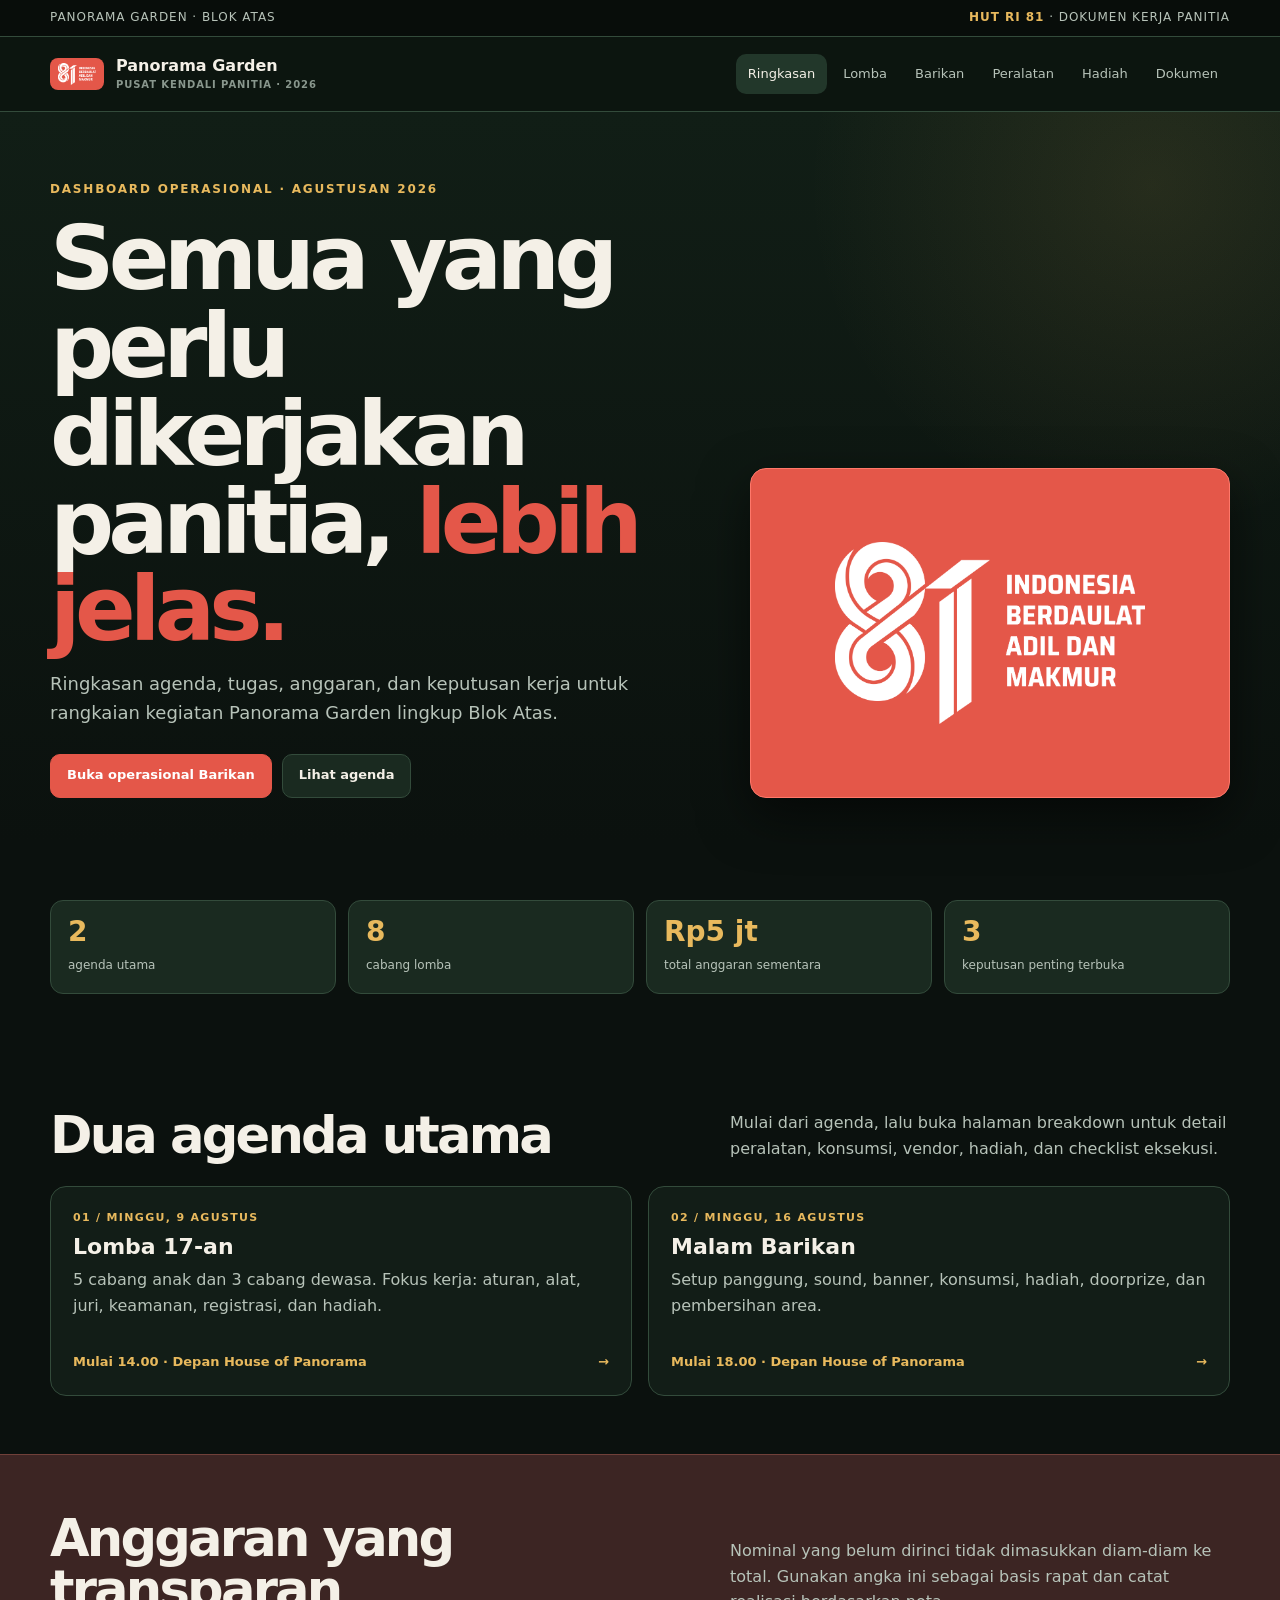
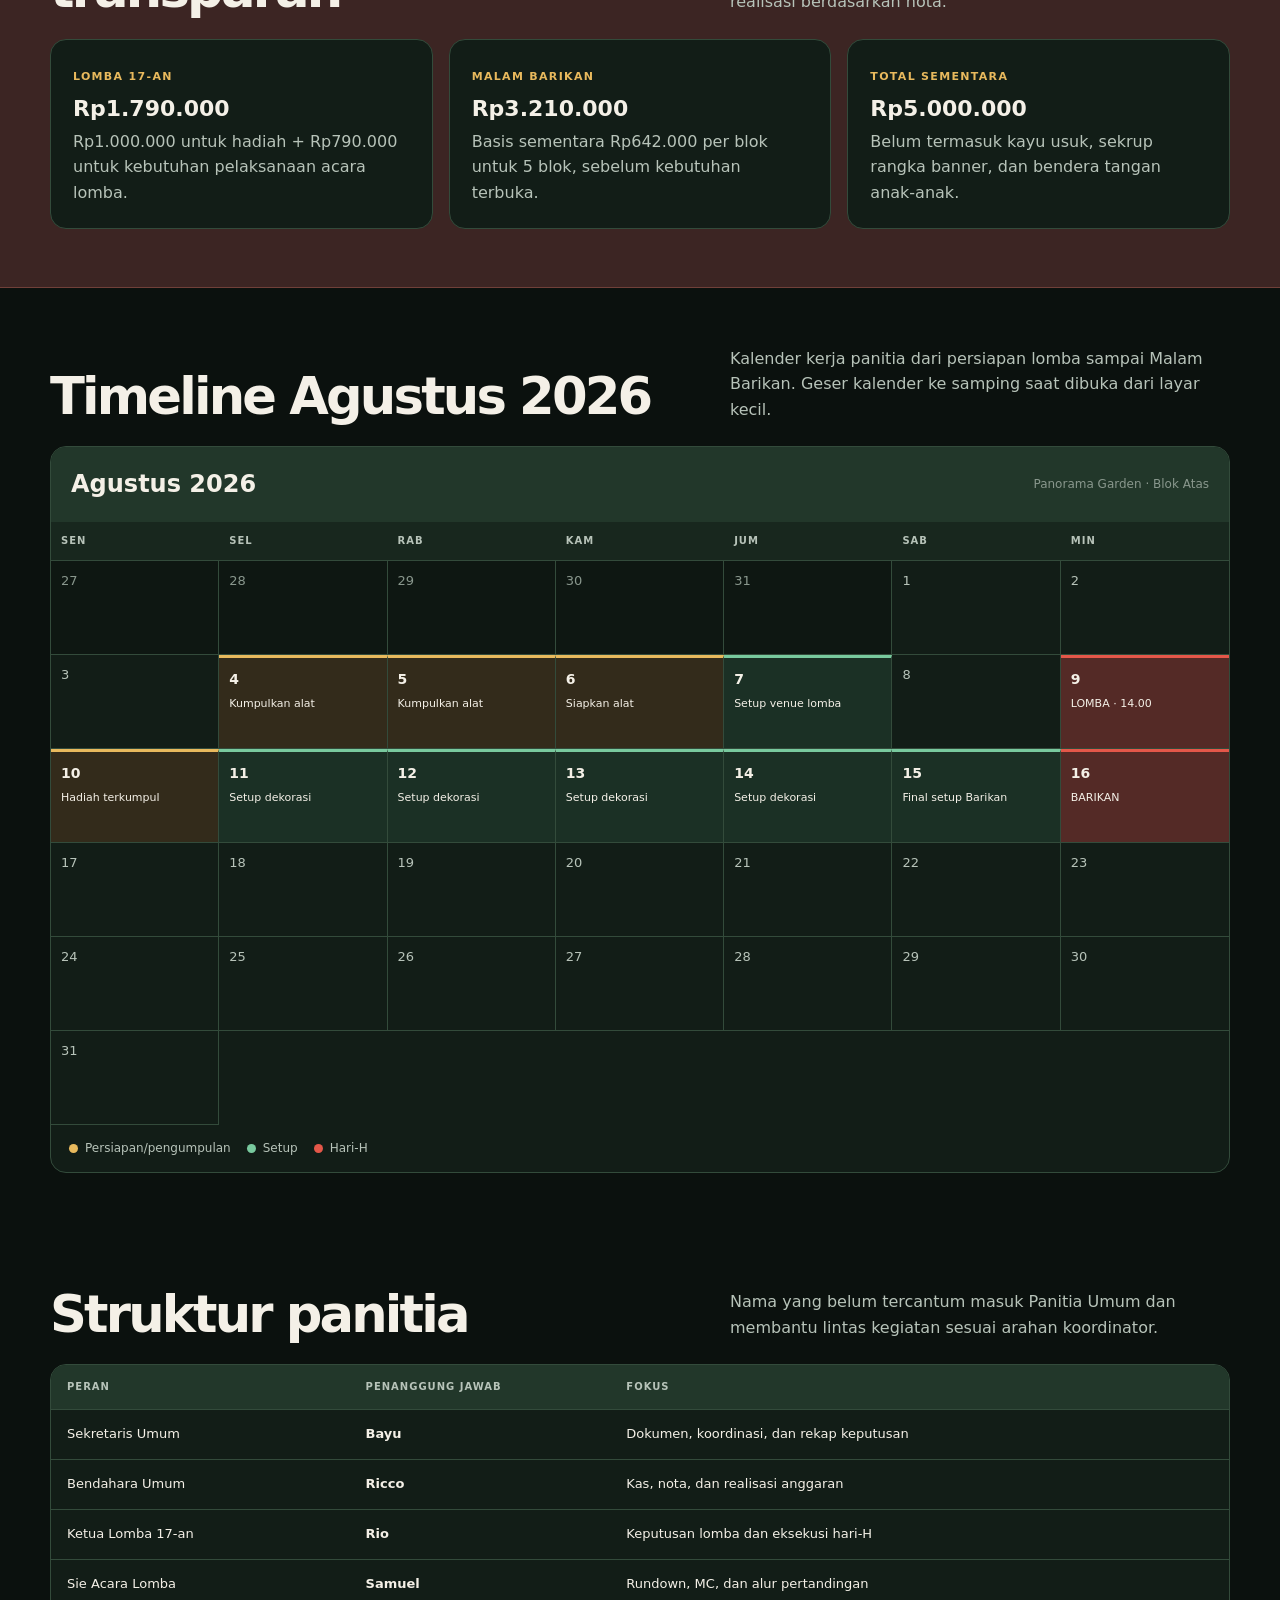
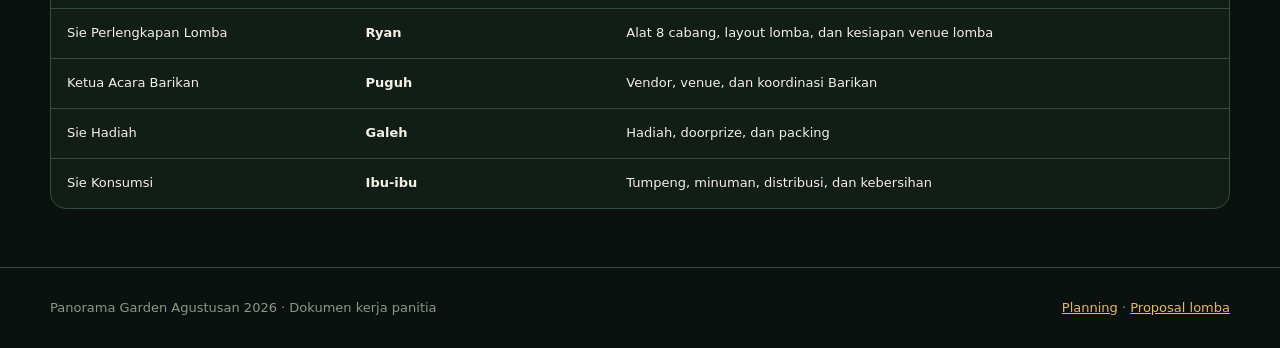
==== index.html @ 26423975 "docs: add pages URL and normalize navigation" ====
<!doctype html><html lang="id"><head><meta charset="utf-8"><meta name="viewport" content="width=device-width,initial-scale=1"><meta name="description" content="Pusat kendali panitia Agustusan Panorama Garden 2026."><title>Dashboard Panitia · Panorama Garden Agustusan</title><link rel="stylesheet" href="assets/app.css"></head><body><div class="topbar"><div class="shell"><span>Panorama Garden · Blok Atas</span><span><strong>HUT RI 81</strong> · Dokumen kerja panitia</span></div></div><header><nav class="shell"><a class="brand" href="index.html"><img src="assets/hut-ri-81-cropped.png" alt="Logo HUT Kemerdekaan Republik Indonesia"><span>Panorama Garden<small>Pusat kendali panitia · 2026</small></span></a><button class="menu-toggle" aria-expanded="false" aria-controls="main-nav">Menu</button><div class="navlinks" id="main-nav"><a class="active" href="index.html">Ringkasan</a><a href="lomba.html">Lomba</a><a href="barikan.html">Barikan</a><a href="peralatan-lomba.html">Peralatan</a><a href="hadiah-lomba.html">Hadiah</a><a href="docs/01-planning-acara-agustusan.md">Dokumen</a></div></nav></header><main><section class="hero"><div class="shell hero-grid"><div><div class="eyebrow">Dashboard operasional · Agustusan 2026</div><h1>Semua yang perlu dikerjakan panitia, <em>lebih jelas.</em></h1><p class="lede">Ringkasan agenda, tugas, anggaran, dan keputusan kerja untuk rangkaian kegiatan Panorama Garden lingkup Blok Atas.</p><div class="actions"><a class="btn primary" href="barikan.html">Buka operasional Barikan</a><a class="btn secondary" href="#agenda">Lihat agenda</a></div></div><aside class="next-card hero-logo-card" aria-label="Logo HUT RI 81"><img class="hero-logo" src="assets/hut-ri-81-cropped.png" alt="Logo HUT RI 81"></aside></div></section><section><div class="shell"><div class="summary"><div class="metric"><strong>2</strong><span>agenda utama</span></div><div class="metric"><strong>8</strong><span>cabang lomba</span></div><div class="metric"><strong>Rp5 jt</strong><span>total anggaran sementara</span></div><div class="metric"><strong>3</strong><span>keputusan penting terbuka</span></div></div></div></section><section id="agenda"><div class="shell"><div class="section-head"><h2>Dua agenda utama</h2><p>Mulai dari agenda, lalu buka halaman breakdown untuk detail peralatan, konsumsi, vendor, hadiah, dan checklist eksekusi.</p></div><div class="grid2"><a class="card card-link" href="lomba.html"><span class="num">01 / MINGGU, 9 AGUSTUS</span><h3>Lomba 17-an</h3><p>5 cabang anak dan 3 cabang dewasa. Fokus kerja: aturan, alat, juri, keamanan, registrasi, dan hadiah.</p><div class="foot"><span>Mulai 14.00 · Depan House of Panorama</span><span>→</span></div></a><a class="card card-link" href="barikan.html"><span class="num">02 / MINGGU, 16 AGUSTUS</span><h3>Malam Barikan</h3><p>Setup panggung, sound, banner, konsumsi, hadiah, doorprize, dan pembersihan area.</p><div class="foot"><span>Mulai 18.00 · Depan House of Panorama</span><span>→</span></div></a></div></div></section><section class="band" id="anggaran"><div class="shell"><div class="section-head"><h2>Anggaran yang transparan</h2><p>Nominal yang belum dirinci tidak dimasukkan diam-diam ke total. Gunakan angka ini sebagai basis rapat dan catat realisasi berdasarkan nota.</p></div><div class="grid3"><div class="card"><span class="num">LOMBA 17-AN</span><h3>Rp1.790.000</h3><p>Rp1.000.000 untuk hadiah + Rp790.000 untuk kebutuhan pelaksanaan acara lomba.</p></div><div class="card"><span class="num">MALAM BARIKAN</span><h3>Rp3.210.000</h3><p>Basis sementara Rp642.000 per blok untuk 5 blok, sebelum kebutuhan terbuka.</p></div><div class="card"><span class="num">TOTAL SEMENTARA</span><h3>Rp5.000.000</h3><p>Belum termasuk kayu usuk, sekrup rangka banner, dan bendera tangan anak-anak.</p></div></div></div></section><section id="timeline"><div class="shell"><div class="section-head"><h2>Timeline Agustus 2026</h2><p>Kalender kerja panitia dari persiapan lomba sampai Malam Barikan. Geser kalender ke samping saat dibuka dari layar kecil.</p></div><div class="event-calendar" aria-label="Kalender timeline Agustus 2026"><div class="calendar-title"><strong>Agustus 2026</strong><span>Panorama Garden · Blok Atas</span></div><div class="calendar-weekdays"><span>Sen</span><span>Sel</span><span>Rab</span><span>Kam</span><span>Jum</span><span>Sab</span><span>Min</span></div><div class="calendar-grid"><span class="calendar-day muted">27</span><span class="calendar-day muted">28</span><span class="calendar-day muted">29</span><span class="calendar-day muted">30</span><span class="calendar-day muted">31</span><span class="calendar-day">1</span><span class="calendar-day">2</span><span class="calendar-day">3</span><span class="calendar-day prep"><b>4</b><small>Kumpulkan alat</small></span><span class="calendar-day prep"><b>5</b><small>Kumpulkan alat</small></span><span class="calendar-day prep"><b>6</b><small>Siapkan alat</small></span><span class="calendar-day setup"><b>7</b><small>Setup venue lomba</small></span><span class="calendar-day">8</span><span class="calendar-day event"><b>9</b><small>LOMBA · 14.00</small></span><span class="calendar-day prep"><b>10</b><small>Hadiah terkumpul</small></span><span class="calendar-day setup"><b>11</b><small>Setup dekorasi</small></span><span class="calendar-day setup"><b>12</b><small>Setup dekorasi</small></span><span class="calendar-day setup"><b>13</b><small>Setup dekorasi</small></span><span class="calendar-day setup"><b>14</b><small>Setup dekorasi</small></span><span class="calendar-day setup"><b>15</b><small>Final setup Barikan</small></span><span class="calendar-day event"><b>16</b><small>BARIKAN</small></span><span class="calendar-day">17</span><span class="calendar-day">18</span><span class="calendar-day">19</span><span class="calendar-day">20</span><span class="calendar-day">21</span><span class="calendar-day">22</span><span class="calendar-day">23</span><span class="calendar-day">24</span><span class="calendar-day">25</span><span class="calendar-day">26</span><span class="calendar-day">27</span><span class="calendar-day">28</span><span class="calendar-day">29</span><span class="calendar-day">30</span><span class="calendar-day">31</span></div><div class="calendar-legend"><span><i class="dot prep"></i>Persiapan/pengumpulan</span><span><i class="dot setup"></i>Setup</span><span><i class="dot event"></i>Hari-H</span></div></div></div></section><section id="panitia"><div class="shell"><div class="section-head"><h2>Struktur panitia</h2><p>Nama yang belum tercantum masuk Panitia Umum dan membantu lintas kegiatan sesuai arahan koordinator.</p></div><div class="table-wrap"><table><thead><tr><th>Peran</th><th>Penanggung jawab</th><th>Fokus</th></tr></thead><tbody><tr><td>Sekretaris Umum</td><td><strong>Bayu</strong></td><td>Dokumen, koordinasi, dan rekap keputusan</td></tr><tr><td>Bendahara Umum</td><td><strong>Ricco</strong></td><td>Kas, nota, dan realisasi anggaran</td></tr><tr><td>Ketua Lomba 17-an</td><td><strong>Rio</strong></td><td>Keputusan lomba dan eksekusi hari-H</td></tr><tr><td>Sie Acara Lomba</td><td><strong>Samuel</strong></td><td>Rundown, MC, dan alur pertandingan</td></tr><tr><td>Sie Perlengkapan Lomba</td><td><strong>Ryan</strong></td><td>Alat 8 cabang, layout lomba, dan kesiapan venue lomba</td></tr><tr><td>Ketua Acara Barikan</td><td><strong>Puguh</strong></td><td>Vendor, venue, dan koordinasi Barikan</td></tr><tr><td>Sie Hadiah</td><td><strong>Galeh</strong></td><td>Hadiah, doorprize, dan packing</td></tr><tr><td>Sie Konsumsi</td><td><strong>Ibu-ibu</strong></td><td>Tumpeng, minuman, distribusi, dan kebersihan</td></tr></tbody></table></div></div></section></main><footer class="footer"><div class="shell"><span>Panorama Garden Agustusan 2026 · Dokumen kerja panitia</span><span><a href="docs/01-planning-acara-agustusan.md">Planning</a> · <a href="docs/02-proposal-resume-lomba-17an.md">Proposal lomba</a></span></div></footer><script>const menu=document.querySelector('.menu-toggle'),nav=document.querySelector('.navlinks');menu.onclick=()=>{let open=nav.classList.toggle('open');menu.setAttribute('aria-expanded',open)};nav.querySelectorAll('a').forEach(a=>a.onclick=()=>nav.classList.remove('open'));</script></body></html>
---- assets/app.css ----
:root{--canvas:#0b110e;--surface:#121d17;--raised:#1a2a20;--raised2:#22372a;--text:#f4f0e7;--sub:#b7c3b9;--muted:#89978d;--line:#334b3b;--red:#e45749;--red-soft:#542a26;--gold:#e8b95d;--gold-soft:#4a3b20;--green:#78c99e;--blue:#8fc5ff;--shadow:0 18px 50px #0008;--r:16px}*{box-sizing:border-box}html{scroll-behavior:smooth}body{margin:0;background:var(--canvas);color:var(--text);font:16px/1.6 Inter,ui-sans-serif,system-ui,-apple-system,BlinkMacSystemFont,"Segoe UI",sans-serif}a{color:inherit}.shell{width:min(1180px,calc(100% - 40px));margin:auto}.topbar{background:#080d0a;border-bottom:1px solid var(--line);color:var(--sub);font-size:12px;letter-spacing:.08em;text-transform:uppercase}.topbar .shell{min-height:36px;display:flex;justify-content:space-between;align-items:center;gap:16px}.topbar strong{color:var(--gold)}header{position:sticky;top:0;z-index:20;background:#0d1611eF;backdrop-filter:blur(16px);border-bottom:1px solid var(--line)}nav{min-height:74px;display:flex;align-items:center;justify-content:space-between;gap:24px}.brand{display:flex;align-items:center;gap:12px;text-decoration:none;font-weight:850;line-height:1.05}.brand img{width:54px;height:32px;object-fit:contain;background:var(--red);border-radius:8px;padding:5px}.brand small{display:block;color:var(--muted);font-size:10px;letter-spacing:.09em;text-transform:uppercase;margin-top:5px}.navlinks{display:flex;align-items:center;gap:4px}.navlinks a,.menu-toggle{padding:10px 12px;border-radius:10px;color:var(--sub);font-size:13px;text-decoration:none}.navlinks a:hover,.navlinks a.active{background:var(--raised2);color:var(--text)}.menu-toggle{display:none;background:transparent;border:1px solid var(--line);color:var(--text);font:inherit}.hero{padding:68px 0 44px;background:radial-gradient(circle at 90% 10%,#e8b95d1a,transparent 26%),linear-gradient(180deg,#111e16,#0b110e)}.hero-grid{display:grid;grid-template-columns:1.15fr .85fr;gap:50px;align-items:end}.eyebrow{color:var(--gold);font-size:12px;font-weight:850;letter-spacing:.15em;text-transform:uppercase}.hero h1{font-size:clamp(2.7rem,7vw,5.8rem);line-height:.98;letter-spacing:-.065em;max-width:780px;margin:16px 0}.hero h1 em{color:var(--red);font-style:normal}.lede{color:var(--sub);font-size:18px;max-width:650px;margin:0}.actions{display:flex;flex-wrap:wrap;gap:10px;margin-top:26px}.btn{min-height:44px;display:inline-flex;align-items:center;justify-content:center;padding:0 16px;border:1px solid var(--line);border-radius:10px;text-decoration:none;font-weight:800;font-size:13px}.btn.primary{background:var(--red);border-color:var(--red);color:#fff}.btn.secondary{background:var(--raised);color:var(--text)}.next-card{background:var(--raised);border:1px solid var(--line);border-radius:var(--r);padding:24px;box-shadow:var(--shadow)}.hero-logo-card{display:grid;place-items:center;min-height:330px;padding:34px;background:var(--red);border-color:#ff786a}.hero-logo{display:block;width:min(100%,310px);height:auto;object-fit:contain}.next-card h2{font-size:28px;line-height:1.1;margin:10px 0 18px}.next-card .meta{display:grid;grid-template-columns:1fr 1fr;gap:14px;border-top:1px solid var(--line);padding-top:16px}.meta b{display:block;color:var(--gold);font-size:20px}.meta span,.label{color:var(--muted);font-size:12px}.status{display:inline-flex;padding:4px 9px;border-radius:999px;font-size:11px;font-weight:850;white-space:nowrap}.status.todo{background:#26332d;color:var(--sub)}.status.progress{background:#20384e;color:var(--blue)}.status.wait{background:var(--gold-soft);color:var(--gold)}.status.done{background:#1e3a2a;color:var(--green)}.status.urgent{background:var(--red-soft);color:#ff9a8e}section{padding:58px 0}.section-head{display:flex;justify-content:space-between;align-items:end;gap:24px;margin-bottom:24px}.section-head h2{font-size:clamp(2rem,4vw,3.4rem);line-height:1;letter-spacing:-.055em;margin:0}.section-head p{max-width:500px;color:var(--sub);margin:0}.grid2{display:grid;grid-template-columns:repeat(2,1fr);gap:16px}.grid3{display:grid;grid-template-columns:repeat(3,1fr);gap:16px}.card{background:var(--surface);border:1px solid var(--line);border-radius:var(--r);padding:22px}.card h3{font-size:22px;line-height:1.15;margin:8px 0}.card p{color:var(--sub);margin:0}.card-link{display:flex;flex-direction:column;min-height:210px;text-decoration:none}.card-link .foot{margin-top:auto;padding-top:20px;display:flex;justify-content:space-between;gap:12px;align-items:center;color:var(--gold);font-size:13px;font-weight:800}.num{color:var(--gold);font-size:11px;font-weight:900;letter-spacing:.12em}.summary{display:grid;grid-template-columns:repeat(4,1fr);gap:12px}.metric{background:var(--raised);border:1px solid var(--line);border-radius:13px;padding:17px}.metric strong{display:block;font-size:28px;line-height:1;color:var(--gold);margin-bottom:5px}.metric span{color:var(--sub);font-size:12px}.task-list{display:grid;gap:10px}.task{display:grid;grid-template-columns:1fr auto;gap:15px;align-items:center;background:var(--surface);border:1px solid var(--line);border-radius:12px;padding:15px 17px}.task h3{font-size:15px;margin:0 0 3px}.task p{font-size:13px;color:var(--sub);margin:0}.task-actions{display:flex;align-items:center;gap:8px}.task select{background:var(--raised2);color:var(--text);border:1px solid var(--line);border-radius:8px;padding:8px;font:12px inherit}.table-wrap{overflow:auto;border:1px solid var(--line);border-radius:var(--r);background:var(--surface)}table{width:100%;min-width:760px;border-collapse:collapse;font-size:13px}th,td{text-align:left;vertical-align:top;padding:14px 16px;border-bottom:1px solid var(--line)}th{background:var(--raised2);color:var(--sub);font-size:10px;letter-spacing:.1em;text-transform:uppercase}tr:last-child td{border-bottom:0}td strong{color:var(--text)}.callout{border-left:4px solid var(--gold);background:var(--gold-soft);color:#f2d99d;padding:15px 17px;border-radius:0 11px 11px 0;font-size:13px}.band{background:#3c2523;border-top:1px solid #704039;border-bottom:1px solid #704039}.check-grid{display:grid;grid-template-columns:repeat(4,1fr);gap:12px}.check{background:var(--surface);border:1px solid var(--line);border-radius:12px;padding:17px}.check b{color:var(--gold);font-size:18px}.check p{color:var(--sub);font-size:13px;margin:4px 0 0}.code{display:inline-flex;padding:3px 7px;border-radius:6px;background:var(--raised2);color:var(--gold);font:700 11px ui-monospace,monospace}.footer{padding:30px 0;color:var(--muted);font-size:13px;border-top:1px solid var(--line)}.footer .shell{display:flex;justify-content:space-between;gap:20px;flex-wrap:wrap}.footer a{color:var(--gold)}.page-head{padding:54px 0 32px;background:linear-gradient(180deg,#111e16,#0b110e)}.page-head h1{font-size:clamp(2.4rem,6vw,4.8rem);line-height:1;letter-spacing:-.06em;max-width:800px;margin:14px 0}.page-head p{color:var(--sub);max-width:700px}.pills{display:flex;gap:8px;flex-wrap:wrap;margin-top:20px}.pill{padding:7px 10px;border:1px solid var(--line);border-radius:999px;color:var(--sub);font-size:12px}.pill.red{border-color:#8b4037;color:#ff9a8e;background:var(--red-soft)}.race-grid{display:grid;grid-template-columns:repeat(2,1fr);gap:14px}.race-card{background:var(--surface);border:1px solid var(--line);border-radius:var(--r);padding:20px}.race-card h3{font-size:22px;margin:8px 0}.race-card p{color:var(--sub);font-size:13px}.race-meta{display:grid;grid-template-columns:1fr 1fr;gap:8px;margin:16px 0}.race-meta div{background:var(--raised);padding:10px;border-radius:8px}.race-meta b{display:block;color:var(--gold);font-size:10px;text-transform:uppercase;letter-spacing:.08em}.race-meta span{font-size:12px}.race-card ul{margin:0;padding-left:19px;color:var(--sub);font-size:13px}.race-card li{margin:5px 0}.filters{display:flex;gap:8px;flex-wrap:wrap;margin-bottom:15px}.filters button{cursor:pointer;background:var(--surface);border:1px solid var(--line);color:var(--sub);border-radius:999px;padding:8px 12px}.filters button.active{background:var(--red);border-color:var(--red);color:#fff}@media(max-width:800px){.shell{width:min(100% - 28px,640px)}.topbar .shell{align-items:flex-start;flex-direction:column;gap:0;padding:8px 0}.navlinks{display:none;position:absolute;top:74px;left:0;right:0;padding:10px 14px;background:#0d1611;border-bottom:1px solid var(--line);flex-direction:column;align-items:stretch}.navlinks.open{display:flex}.navlinks a{padding:13px}.menu-toggle{display:block}.hero{padding:45px 0 30px}.hero-grid,.grid2,.grid3,.race-grid{grid-template-columns:1fr;gap:14px}.hero h1{font-size:clamp(2.8rem,14vw,4.7rem)}.section-head{display:block}.section-head p{margin-top:12px}.summary{grid-template-columns:1fr 1fr}.check-grid{grid-template-columns:1fr 1fr}.task{grid-template-columns:1fr}.task-actions{justify-content:space-between}.task select{min-height:42px;flex:1}.page-head{padding:40px 0 25px}section{padding:44px 0}.footer .shell{display:block}.footer .shell>*{display:block;margin-top:8px}}@media(max-width:430px){.summary,.check-grid{grid-template-columns:1fr}.brand img{width:48px}.next-card .meta{grid-template-columns:1fr 1fr}.btn{width:100%}}.event-calendar{border:1px solid var(--line);border-radius:var(--r);overflow:hidden;background:var(--surface)}.calendar-title{display:flex;justify-content:space-between;align-items:center;gap:16px;padding:18px 20px;background:var(--raised2)}.calendar-title strong{font-size:24px}.calendar-title span{color:var(--muted);font-size:12px}.calendar-weekdays,.calendar-grid{display:grid;grid-template-columns:repeat(7,minmax(92px,1fr));min-width:644px}.calendar-weekdays{background:#18271e;border-bottom:1px solid var(--line)}.calendar-weekdays span{padding:11px 10px;color:var(--sub);font-size:10px;font-weight:850;letter-spacing:.1em;text-transform:uppercase}.calendar-grid{overflow:visible}.calendar-day{min-height:94px;padding:10px;border-right:1px solid var(--line);border-bottom:1px solid var(--line);background:var(--surface);color:var(--sub);font-size:13px}.calendar-day:nth-child(7n){border-right:0}.calendar-day b{display:block;color:var(--text);font-size:14px}.calendar-day small{display:block;margin-top:7px;color:var(--text);font-size:11px;line-height:1.25}.calendar-day.muted{background:#0e1712;color:var(--muted)}.calendar-day.prep{background:#332b1b;border-top:3px solid var(--gold)}.calendar-day.setup{background:#1b3025;border-top:3px solid var(--green)}.calendar-day.event{background:var(--red-soft);border-top:3px solid var(--red)}.calendar-legend{display:flex;gap:16px;flex-wrap:wrap;padding:14px 18px;color:var(--sub);font-size:12px}.calendar-legend span{display:inline-flex;align-items:center;gap:7px}.dot{width:9px;height:9px;display:inline-block;border-radius:50%;background:var(--gold)}.dot.setup{background:var(--green)}.dot.event{background:var(--red)}@media(max-width:800px){.event-calendar{overflow-x:auto}.calendar-title,.calendar-legend{min-width:644px}}@media(prefers-reduced-motion:reduce){html{scroll-behavior:auto}}:focus-visible{outline:3px solid var(--gold);outline-offset:3px}
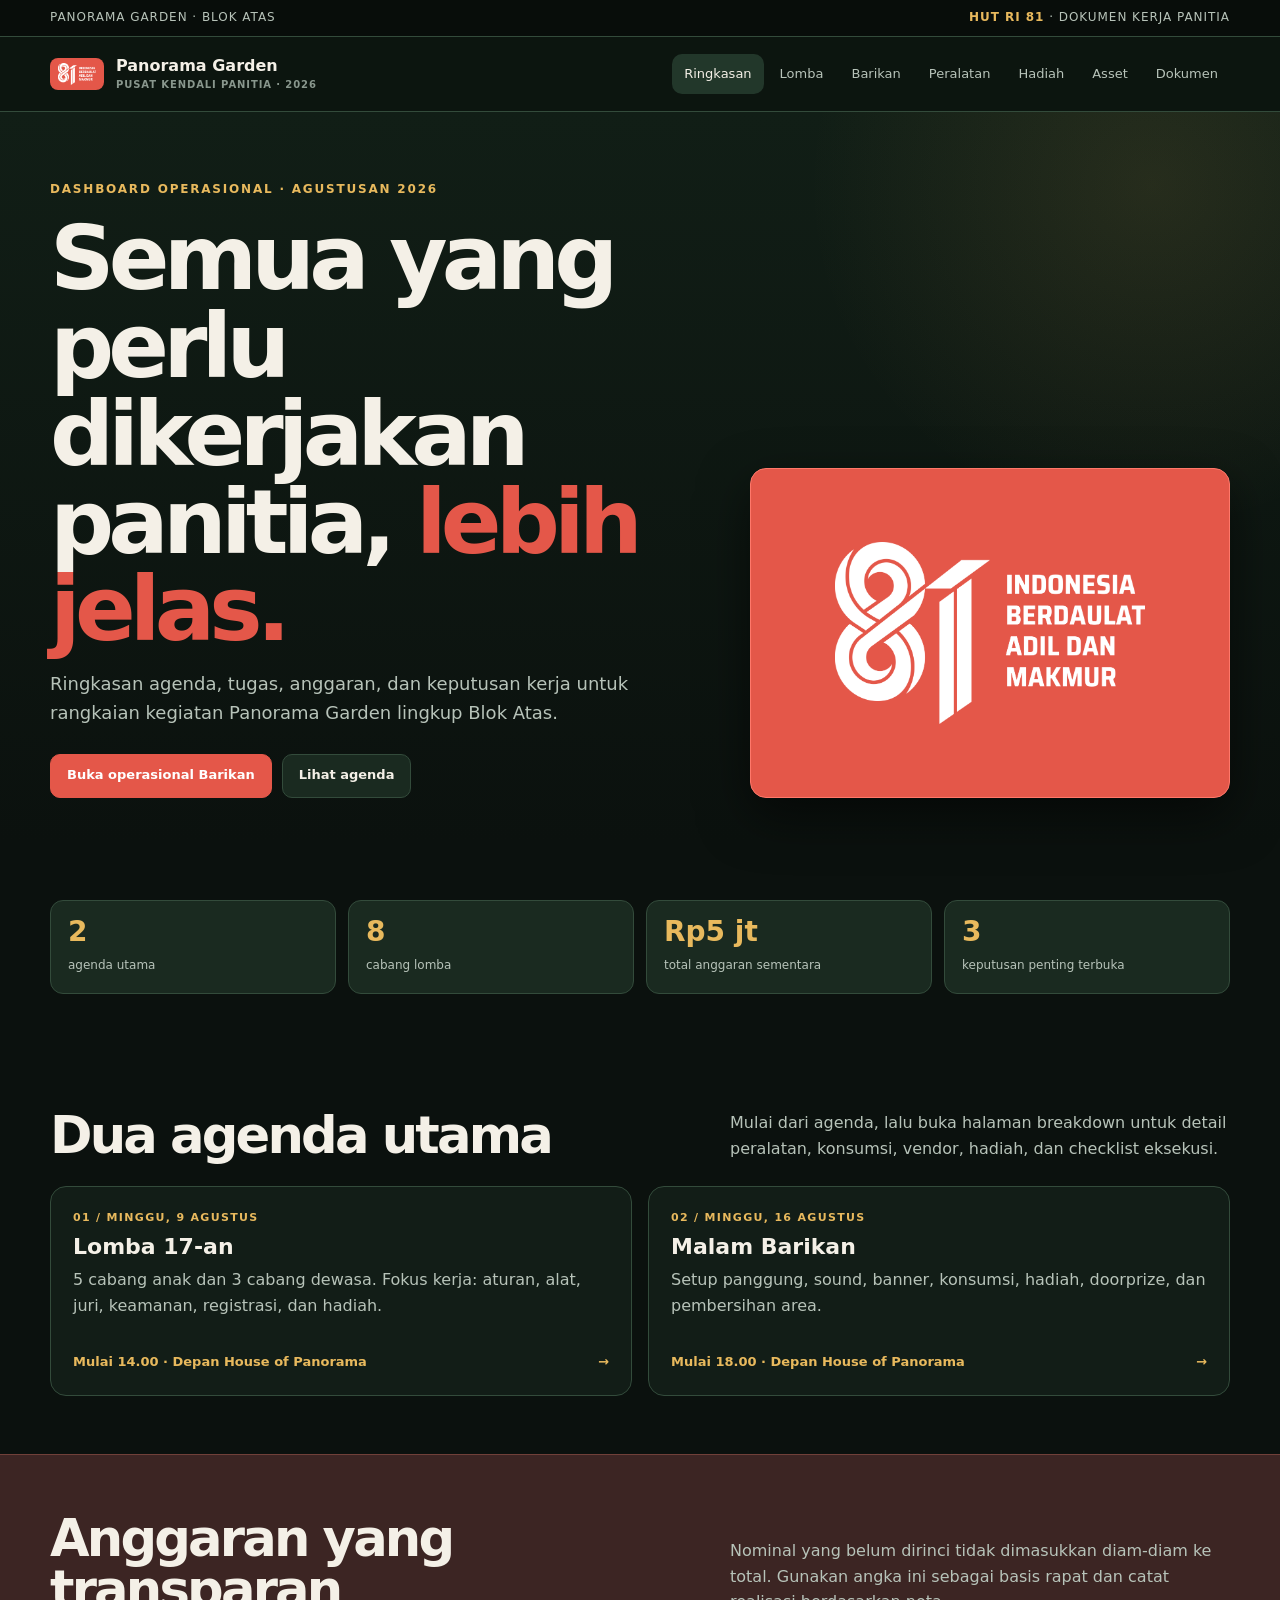
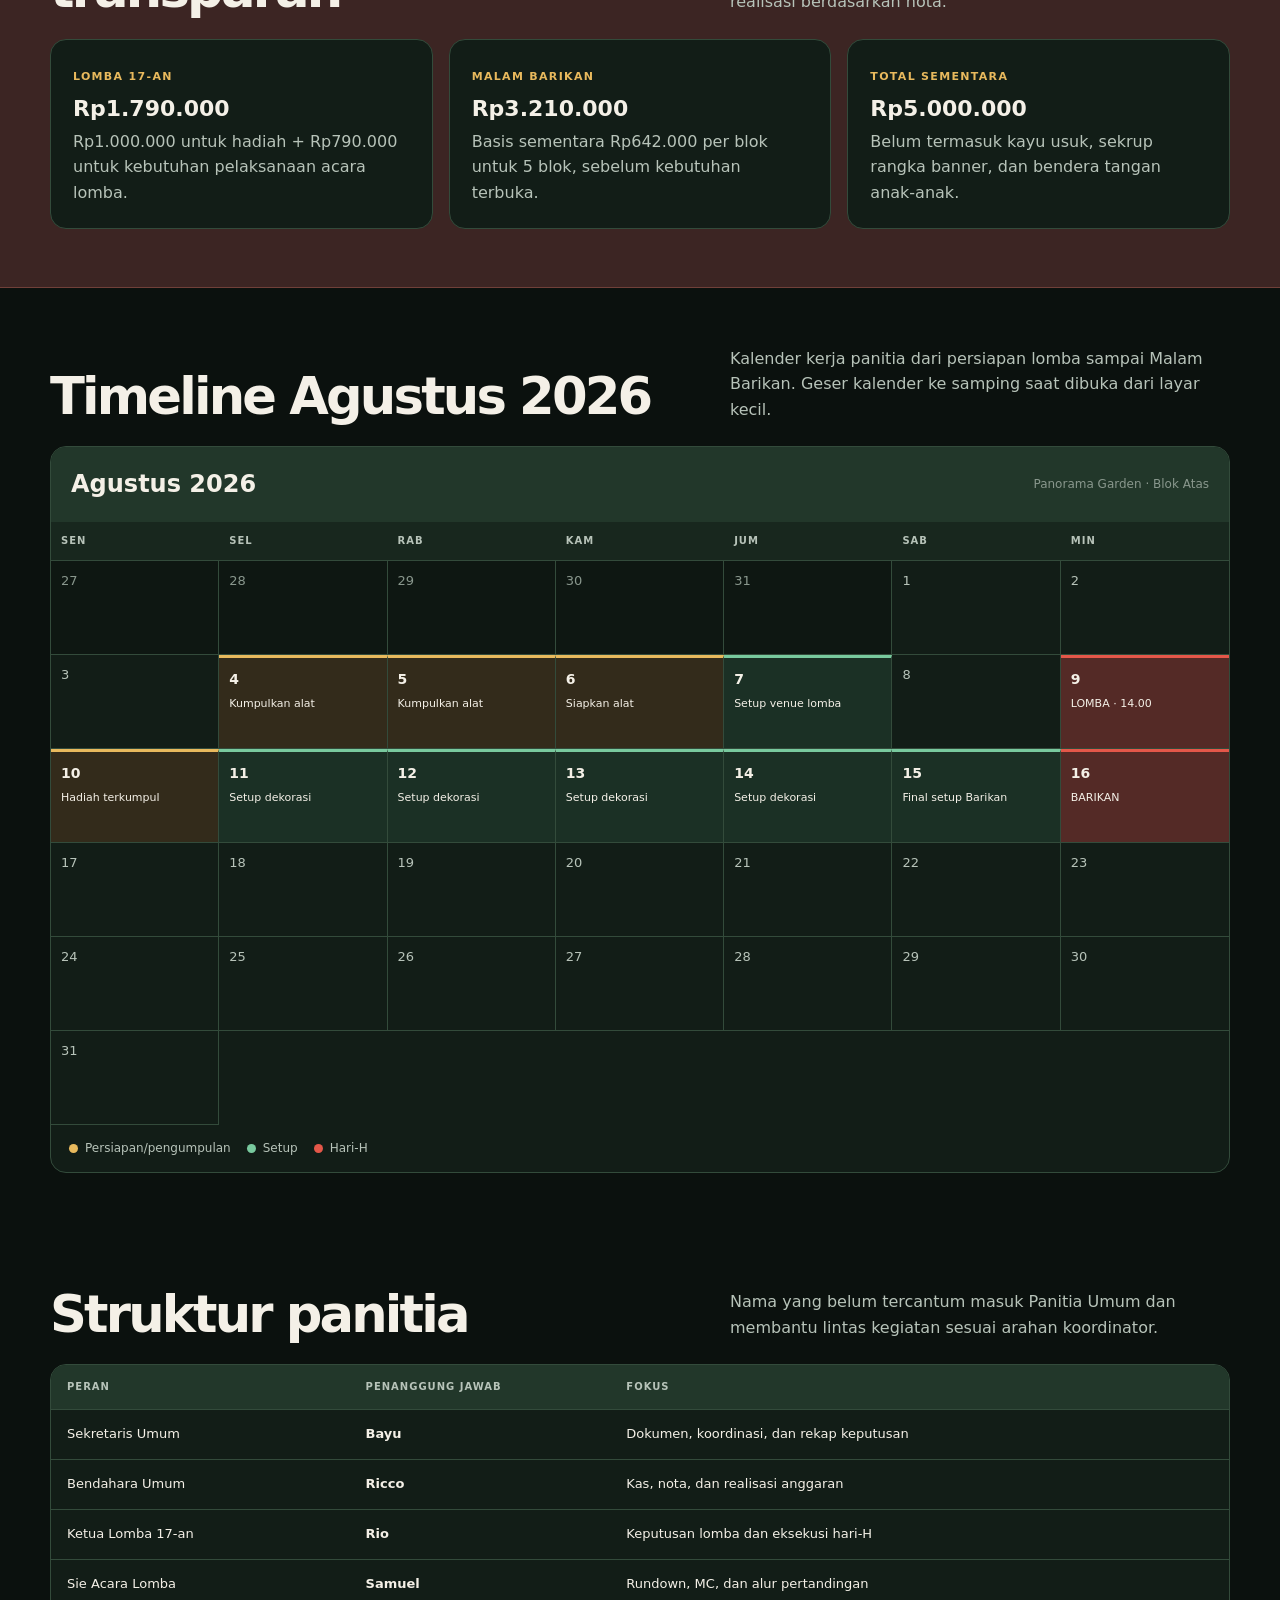
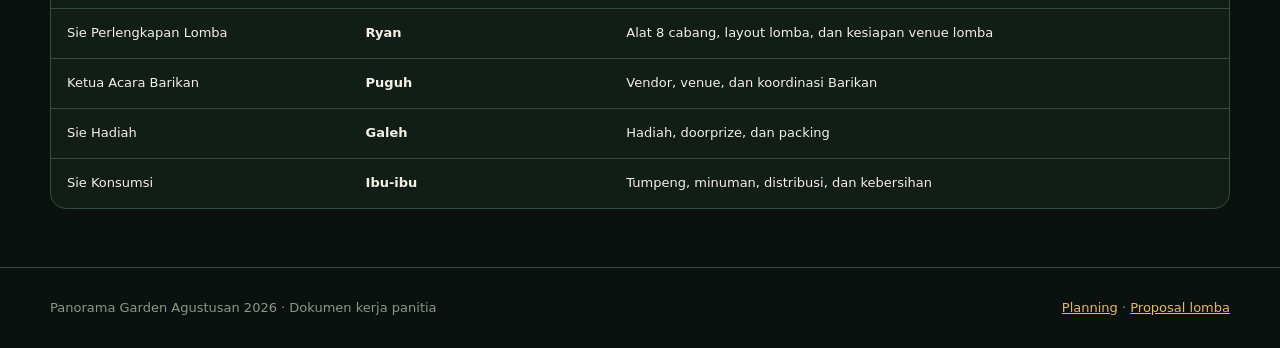
==== commit 8b004d84: "feat: add public asset download page" ====
--- a/index.html
+++ b/index.html
@@ -1 +1 @@
-<!doctype html><html lang="id"><head><meta charset="utf-8"><meta name="viewport" content="width=device-width,initial-scale=1"><meta name="description" content="Pusat kendali panitia Agustusan Panorama Garden 2026."><title>Dashboard Panitia · Panorama Garden Agustusan</title><link rel="stylesheet" href="assets/app.css"></head><body><div class="topbar"><div class="shell"><span>Panorama Garden · Blok Atas</span><span><strong>HUT RI 81</strong> · Dokumen kerja panitia</span></div></div><header><nav class="shell"><a class="brand" href="index.html"><img src="assets/hut-ri-81-cropped.png" alt="Logo HUT Kemerdekaan Republik Indonesia"><span>Panorama Garden<small>Pusat kendali panitia · 2026</small></span></a><button class="menu-toggle" aria-expanded="false" aria-controls="main-nav">Menu</button><div class="navlinks" id="main-nav"><a class="active" href="index.html">Ringkasan</a><a href="lomba.html">Lomba</a><a href="barikan.html">Barikan</a><a href="peralatan-lomba.html">Peralatan</a><a href="hadiah-lomba.html">Hadiah</a><a href="docs/01-planning-acara-agustusan.md">Dokumen</a></div></nav></header><main><section class="hero"><div class="shell hero-grid"><div><div class="eyebrow">Dashboard operasional · Agustusan 2026</div><h1>Semua yang perlu dikerjakan panitia, <em>lebih jelas.</em></h1><p class="lede">Ringkasan agenda, tugas, anggaran, dan keputusan kerja untuk rangkaian kegiatan Panorama Garden lingkup Blok Atas.</p><div class="actions"><a class="btn primary" href="barikan.html">Buka operasional Barikan</a><a class="btn secondary" href="#agenda">Lihat agenda</a></div></div><aside class="next-card hero-logo-card" aria-label="Logo HUT RI 81"><img class="hero-logo" src="assets/hut-ri-81-cropped.png" alt="Logo HUT RI 81"></aside></div></section><section><div class="shell"><div class="summary"><div class="metric"><strong>2</strong><span>agenda utama</span></div><div class="metric"><strong>8</strong><span>cabang lomba</span></div><div class="metric"><strong>Rp5 jt</strong><span>total anggaran sementara</span></div><div class="metric"><strong>3</strong><span>keputusan penting terbuka</span></div></div></div></section><section id="agenda"><div class="shell"><div class="section-head"><h2>Dua agenda utama</h2><p>Mulai dari agenda, lalu buka halaman breakdown untuk detail peralatan, konsumsi, vendor, hadiah, dan checklist eksekusi.</p></div><div class="grid2"><a class="card card-link" href="lomba.html"><span class="num">01 / MINGGU, 9 AGUSTUS</span><h3>Lomba 17-an</h3><p>5 cabang anak dan 3 cabang dewasa. Fokus kerja: aturan, alat, juri, keamanan, registrasi, dan hadiah.</p><div class="foot"><span>Mulai 14.00 · Depan House of Panorama</span><span>→</span></div></a><a class="card card-link" href="barikan.html"><span class="num">02 / MINGGU, 16 AGUSTUS</span><h3>Malam Barikan</h3><p>Setup panggung, sound, banner, konsumsi, hadiah, doorprize, dan pembersihan area.</p><div class="foot"><span>Mulai 18.00 · Depan House of Panorama</span><span>→</span></div></a></div></div></section><section class="band" id="anggaran"><div class="shell"><div class="section-head"><h2>Anggaran yang transparan</h2><p>Nominal yang belum dirinci tidak dimasukkan diam-diam ke total. Gunakan angka ini sebagai basis rapat dan catat realisasi berdasarkan nota.</p></div><div class="grid3"><div class="card"><span class="num">LOMBA 17-AN</span><h3>Rp1.790.000</h3><p>Rp1.000.000 untuk hadiah + Rp790.000 untuk kebutuhan pelaksanaan acara lomba.</p></div><div class="card"><span class="num">MALAM BARIKAN</span><h3>Rp3.210.000</h3><p>Basis sementara Rp642.000 per blok untuk 5 blok, sebelum kebutuhan terbuka.</p></div><div class="card"><span class="num">TOTAL SEMENTARA</span><h3>Rp5.000.000</h3><p>Belum termasuk kayu usuk, sekrup rangka banner, dan bendera tangan anak-anak.</p></div></div></div></section><section id="timeline"><div class="shell"><div class="section-head"><h2>Timeline Agustus 2026</h2><p>Kalender kerja panitia dari persiapan lomba sampai Malam Barikan. Geser kalender ke samping saat dibuka dari layar kecil.</p></div><div class="event-calendar" aria-label="Kalender timeline Agustus 2026"><div class="calendar-title"><strong>Agustus 2026</strong><span>Panorama Garden · Blok Atas</span></div><div class="calendar-weekdays"><span>Sen</span><span>Sel</span><span>Rab</span><span>Kam</span><span>Jum</span><span>Sab</span><span>Min</span></div><div class="calendar-grid"><span class="calendar-day muted">27</span><span class="calendar-day muted">28</span><span class="calendar-day muted">29</span><span class="calendar-day muted">30</span><span class="calendar-day muted">31</span><span class="calendar-day">1</span><span class="calendar-day">2</span><span class="calendar-day">3</span><span class="calendar-day prep"><b>4</b><small>Kumpulkan alat</small></span><span class="calendar-day prep"><b>5</b><small>Kumpulkan alat</small></span><span class="calendar-day prep"><b>6</b><small>Siapkan alat</small></span><span class="calendar-day setup"><b>7</b><small>Setup venue lomba</small></span><span class="calendar-day">8</span><span class="calendar-day event"><b>9</b><small>LOMBA · 14.00</small></span><span class="calendar-day prep"><b>10</b><small>Hadiah terkumpul</small></span><span class="calendar-day setup"><b>11</b><small>Setup dekorasi</small></span><span class="calendar-day setup"><b>12</b><small>Setup dekorasi</small></span><span class="calendar-day setup"><b>13</b><small>Setup dekorasi</small></span><span class="calendar-day setup"><b>14</b><small>Setup dekorasi</small></span><span class="calendar-day setup"><b>15</b><small>Final setup Barikan</small></span><span class="calendar-day event"><b>16</b><small>BARIKAN</small></span><span class="calendar-day">17</span><span class="calendar-day">18</span><span class="calendar-day">19</span><span class="calendar-day">20</span><span class="calendar-day">21</span><span class="calendar-day">22</span><span class="calendar-day">23</span><span class="calendar-day">24</span><span class="calendar-day">25</span><span class="calendar-day">26</span><span class="calendar-day">27</span><span class="calendar-day">28</span><span class="calendar-day">29</span><span class="calendar-day">30</span><span class="calendar-day">31</span></div><div class="calendar-legend"><span><i class="dot prep"></i>Persiapan/pengumpulan</span><span><i class="dot setup"></i>Setup</span><span><i class="dot event"></i>Hari-H</span></div></div></div></section><section id="panitia"><div class="shell"><div class="section-head"><h2>Struktur panitia</h2><p>Nama yang belum tercantum masuk Panitia Umum dan membantu lintas kegiatan sesuai arahan koordinator.</p></div><div class="table-wrap"><table><thead><tr><th>Peran</th><th>Penanggung jawab</th><th>Fokus</th></tr></thead><tbody><tr><td>Sekretaris Umum</td><td><strong>Bayu</strong></td><td>Dokumen, koordinasi, dan rekap keputusan</td></tr><tr><td>Bendahara Umum</td><td><strong>Ricco</strong></td><td>Kas, nota, dan realisasi anggaran</td></tr><tr><td>Ketua Lomba 17-an</td><td><strong>Rio</strong></td><td>Keputusan lomba dan eksekusi hari-H</td></tr><tr><td>Sie Acara Lomba</td><td><strong>Samuel</strong></td><td>Rundown, MC, dan alur pertandingan</td></tr><tr><td>Sie Perlengkapan Lomba</td><td><strong>Ryan</strong></td><td>Alat 8 cabang, layout lomba, dan kesiapan venue lomba</td></tr><tr><td>Ketua Acara Barikan</td><td><strong>Puguh</strong></td><td>Vendor, venue, dan koordinasi Barikan</td></tr><tr><td>Sie Hadiah</td><td><strong>Galeh</strong></td><td>Hadiah, doorprize, dan packing</td></tr><tr><td>Sie Konsumsi</td><td><strong>Ibu-ibu</strong></td><td>Tumpeng, minuman, distribusi, dan kebersihan</td></tr></tbody></table></div></div></section></main><footer class="footer"><div class="shell"><span>Panorama Garden Agustusan 2026 · Dokumen kerja panitia</span><span><a href="docs/01-planning-acara-agustusan.md">Planning</a> · <a href="docs/02-proposal-resume-lomba-17an.md">Proposal lomba</a></span></div></footer><script>const menu=document.querySelector('.menu-toggle'),nav=document.querySelector('.navlinks');menu.onclick=()=>{let open=nav.classList.toggle('open');menu.setAttribute('aria-expanded',open)};nav.querySelectorAll('a').forEach(a=>a.onclick=()=>nav.classList.remove('open'));</script></body></html>+<!doctype html><html lang="id"><head><meta charset="utf-8"><meta name="viewport" content="width=device-width,initial-scale=1"><meta name="description" content="Pusat kendali panitia Agustusan Panorama Garden 2026."><title>Dashboard Panitia · Panorama Garden Agustusan</title><link rel="stylesheet" href="assets/app.css"></head><body><div class="topbar"><div class="shell"><span>Panorama Garden · Blok Atas</span><span><strong>HUT RI 81</strong> · Dokumen kerja panitia</span></div></div><header><nav class="shell"><a class="brand" href="index.html"><img src="assets/hut-ri-81-cropped.png" alt="Logo HUT Kemerdekaan Republik Indonesia"><span>Panorama Garden<small>Pusat kendali panitia · 2026</small></span></a><button class="menu-toggle" aria-expanded="false" aria-controls="main-nav">Menu</button><div class="navlinks" id="main-nav"><a class="active" href="index.html">Ringkasan</a><a href="lomba.html">Lomba</a><a href="barikan.html">Barikan</a><a href="peralatan-lomba.html">Peralatan</a><a href="hadiah-lomba.html">Hadiah</a><a href="assets.html">Asset</a><a href="docs/01-planning-acara-agustusan.md">Dokumen</a></div></nav></header><main><section class="hero"><div class="shell hero-grid"><div><div class="eyebrow">Dashboard operasional · Agustusan 2026</div><h1>Semua yang perlu dikerjakan panitia, <em>lebih jelas.</em></h1><p class="lede">Ringkasan agenda, tugas, anggaran, dan keputusan kerja untuk rangkaian kegiatan Panorama Garden lingkup Blok Atas.</p><div class="actions"><a class="btn primary" href="barikan.html">Buka operasional Barikan</a><a class="btn secondary" href="#agenda">Lihat agenda</a></div></div><aside class="next-card hero-logo-card" aria-label="Logo HUT RI 81"><img class="hero-logo" src="assets/hut-ri-81-cropped.png" alt="Logo HUT RI 81"></aside></div></section><section><div class="shell"><div class="summary"><div class="metric"><strong>2</strong><span>agenda utama</span></div><div class="metric"><strong>8</strong><span>cabang lomba</span></div><div class="metric"><strong>Rp5 jt</strong><span>total anggaran sementara</span></div><div class="metric"><strong>3</strong><span>keputusan penting terbuka</span></div></div></div></section><section id="agenda"><div class="shell"><div class="section-head"><h2>Dua agenda utama</h2><p>Mulai dari agenda, lalu buka halaman breakdown untuk detail peralatan, konsumsi, vendor, hadiah, dan checklist eksekusi.</p></div><div class="grid2"><a class="card card-link" href="lomba.html"><span class="num">01 / MINGGU, 9 AGUSTUS</span><h3>Lomba 17-an</h3><p>5 cabang anak dan 3 cabang dewasa. Fokus kerja: aturan, alat, juri, keamanan, registrasi, dan hadiah.</p><div class="foot"><span>Mulai 14.00 · Depan House of Panorama</span><span>→</span></div></a><a class="card card-link" href="barikan.html"><span class="num">02 / MINGGU, 16 AGUSTUS</span><h3>Malam Barikan</h3><p>Setup panggung, sound, banner, konsumsi, hadiah, doorprize, dan pembersihan area.</p><div class="foot"><span>Mulai 18.00 · Depan House of Panorama</span><span>→</span></div></a></div></div></section><section class="band" id="anggaran"><div class="shell"><div class="section-head"><h2>Anggaran yang transparan</h2><p>Nominal yang belum dirinci tidak dimasukkan diam-diam ke total. Gunakan angka ini sebagai basis rapat dan catat realisasi berdasarkan nota.</p></div><div class="grid3"><div class="card"><span class="num">LOMBA 17-AN</span><h3>Rp1.790.000</h3><p>Rp1.000.000 untuk hadiah + Rp790.000 untuk kebutuhan pelaksanaan acara lomba.</p></div><div class="card"><span class="num">MALAM BARIKAN</span><h3>Rp3.210.000</h3><p>Basis sementara Rp642.000 per blok untuk 5 blok, sebelum kebutuhan terbuka.</p></div><div class="card"><span class="num">TOTAL SEMENTARA</span><h3>Rp5.000.000</h3><p>Belum termasuk kayu usuk, sekrup rangka banner, dan bendera tangan anak-anak.</p></div></div></div></section><section id="timeline"><div class="shell"><div class="section-head"><h2>Timeline Agustus 2026</h2><p>Kalender kerja panitia dari persiapan lomba sampai Malam Barikan. Geser kalender ke samping saat dibuka dari layar kecil.</p></div><div class="event-calendar" aria-label="Kalender timeline Agustus 2026"><div class="calendar-title"><strong>Agustus 2026</strong><span>Panorama Garden · Blok Atas</span></div><div class="calendar-weekdays"><span>Sen</span><span>Sel</span><span>Rab</span><span>Kam</span><span>Jum</span><span>Sab</span><span>Min</span></div><div class="calendar-grid"><span class="calendar-day muted">27</span><span class="calendar-day muted">28</span><span class="calendar-day muted">29</span><span class="calendar-day muted">30</span><span class="calendar-day muted">31</span><span class="calendar-day">1</span><span class="calendar-day">2</span><span class="calendar-day">3</span><span class="calendar-day prep"><b>4</b><small>Kumpulkan alat</small></span><span class="calendar-day prep"><b>5</b><small>Kumpulkan alat</small></span><span class="calendar-day prep"><b>6</b><small>Siapkan alat</small></span><span class="calendar-day setup"><b>7</b><small>Setup venue lomba</small></span><span class="calendar-day">8</span><span class="calendar-day event"><b>9</b><small>LOMBA · 14.00</small></span><span class="calendar-day prep"><b>10</b><small>Hadiah terkumpul</small></span><span class="calendar-day setup"><b>11</b><small>Setup dekorasi</small></span><span class="calendar-day setup"><b>12</b><small>Setup dekorasi</small></span><span class="calendar-day setup"><b>13</b><small>Setup dekorasi</small></span><span class="calendar-day setup"><b>14</b><small>Setup dekorasi</small></span><span class="calendar-day setup"><b>15</b><small>Final setup Barikan</small></span><span class="calendar-day event"><b>16</b><small>BARIKAN</small></span><span class="calendar-day">17</span><span class="calendar-day">18</span><span class="calendar-day">19</span><span class="calendar-day">20</span><span class="calendar-day">21</span><span class="calendar-day">22</span><span class="calendar-day">23</span><span class="calendar-day">24</span><span class="calendar-day">25</span><span class="calendar-day">26</span><span class="calendar-day">27</span><span class="calendar-day">28</span><span class="calendar-day">29</span><span class="calendar-day">30</span><span class="calendar-day">31</span></div><div class="calendar-legend"><span><i class="dot prep"></i>Persiapan/pengumpulan</span><span><i class="dot setup"></i>Setup</span><span><i class="dot event"></i>Hari-H</span></div></div></div></section><section id="panitia"><div class="shell"><div class="section-head"><h2>Struktur panitia</h2><p>Nama yang belum tercantum masuk Panitia Umum dan membantu lintas kegiatan sesuai arahan koordinator.</p></div><div class="table-wrap"><table><thead><tr><th>Peran</th><th>Penanggung jawab</th><th>Fokus</th></tr></thead><tbody><tr><td>Sekretaris Umum</td><td><strong>Bayu</strong></td><td>Dokumen, koordinasi, dan rekap keputusan</td></tr><tr><td>Bendahara Umum</td><td><strong>Ricco</strong></td><td>Kas, nota, dan realisasi anggaran</td></tr><tr><td>Ketua Lomba 17-an</td><td><strong>Rio</strong></td><td>Keputusan lomba dan eksekusi hari-H</td></tr><tr><td>Sie Acara Lomba</td><td><strong>Samuel</strong></td><td>Rundown, MC, dan alur pertandingan</td></tr><tr><td>Sie Perlengkapan Lomba</td><td><strong>Ryan</strong></td><td>Alat 8 cabang, layout lomba, dan kesiapan venue lomba</td></tr><tr><td>Ketua Acara Barikan</td><td><strong>Puguh</strong></td><td>Vendor, venue, dan koordinasi Barikan</td></tr><tr><td>Sie Hadiah</td><td><strong>Galeh</strong></td><td>Hadiah, doorprize, dan packing</td></tr><tr><td>Sie Konsumsi</td><td><strong>Ibu-ibu</strong></td><td>Tumpeng, minuman, distribusi, dan kebersihan</td></tr></tbody></table></div></div></section></main><footer class="footer"><div class="shell"><span>Panorama Garden Agustusan 2026 · Dokumen kerja panitia</span><span><a href="docs/01-planning-acara-agustusan.md">Planning</a> · <a href="docs/02-proposal-resume-lomba-17an.md">Proposal lomba</a></span></div></footer><script>const menu=document.querySelector('.menu-toggle'),nav=document.querySelector('.navlinks');menu.onclick=()=>{let open=nav.classList.toggle('open');menu.setAttribute('aria-expanded',open)};nav.querySelectorAll('a').forEach(a=>a.onclick=()=>nav.classList.remove('open'));</script></body></html>
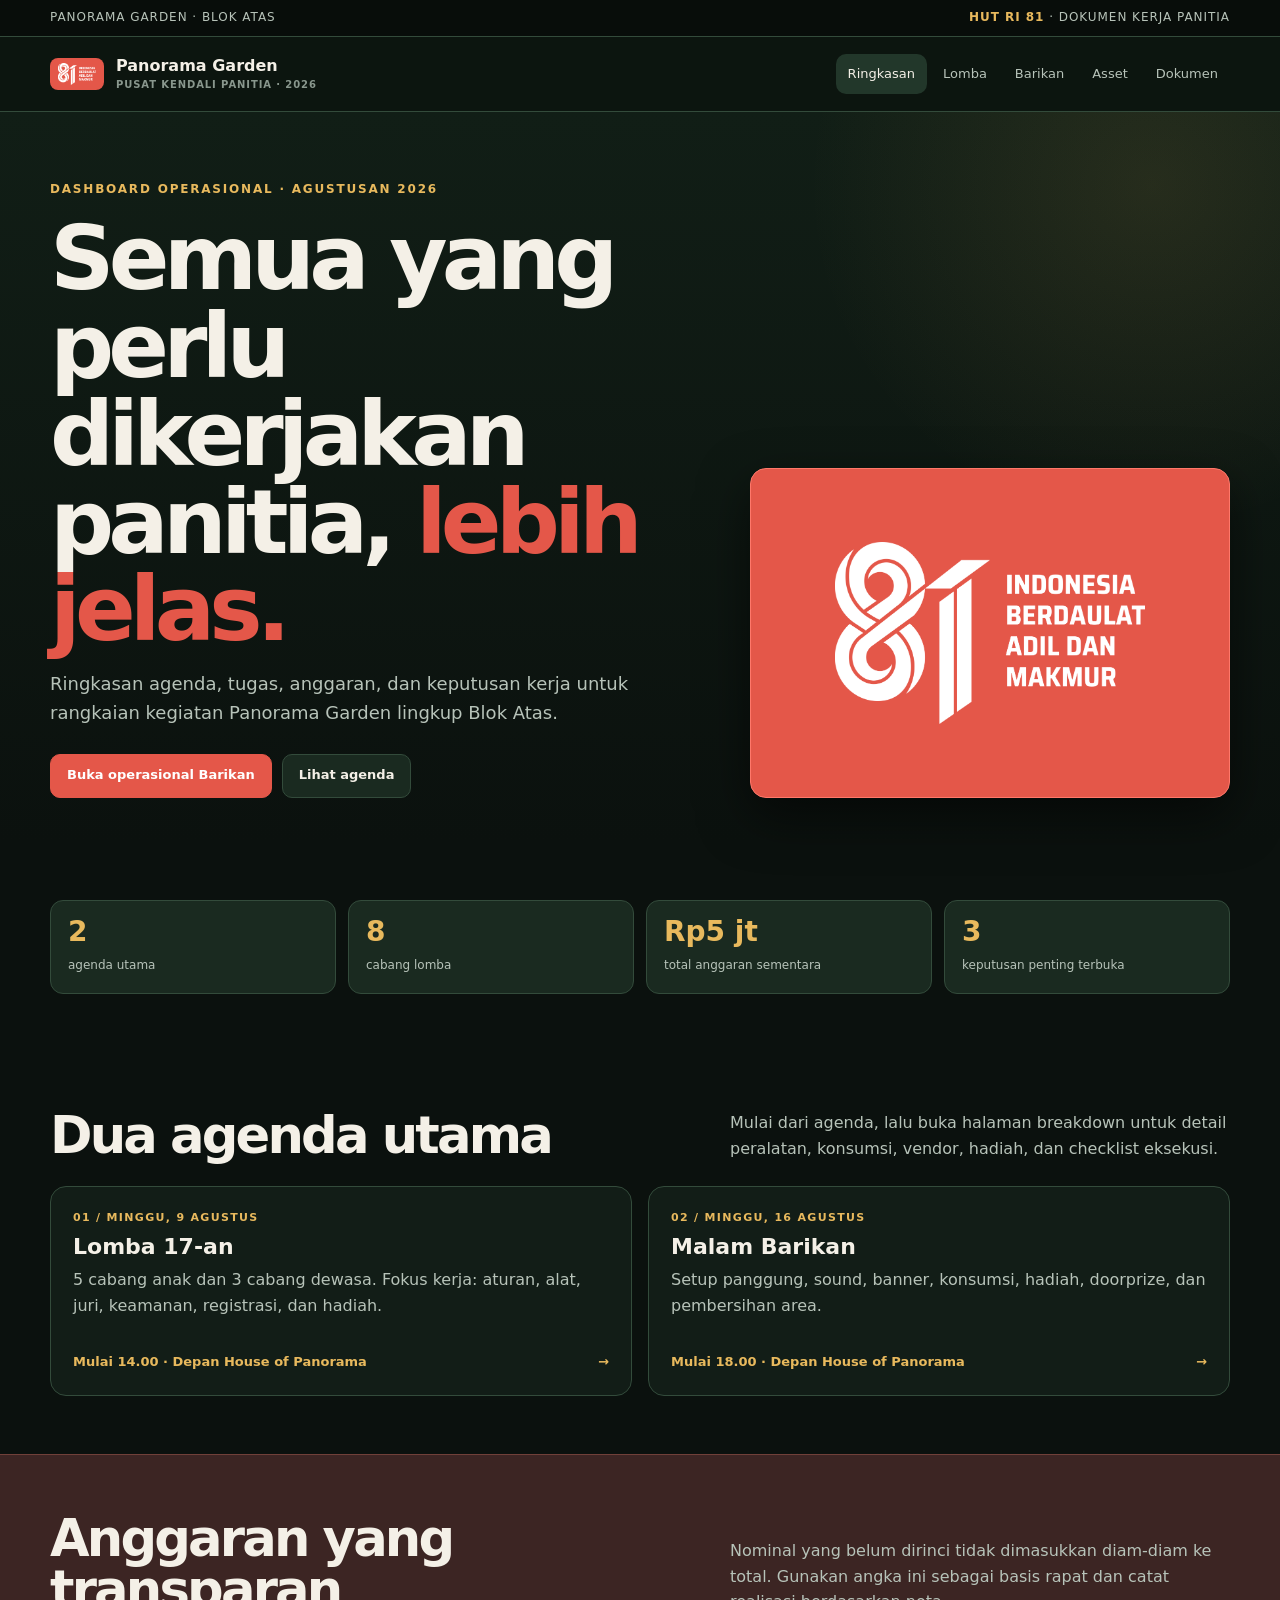
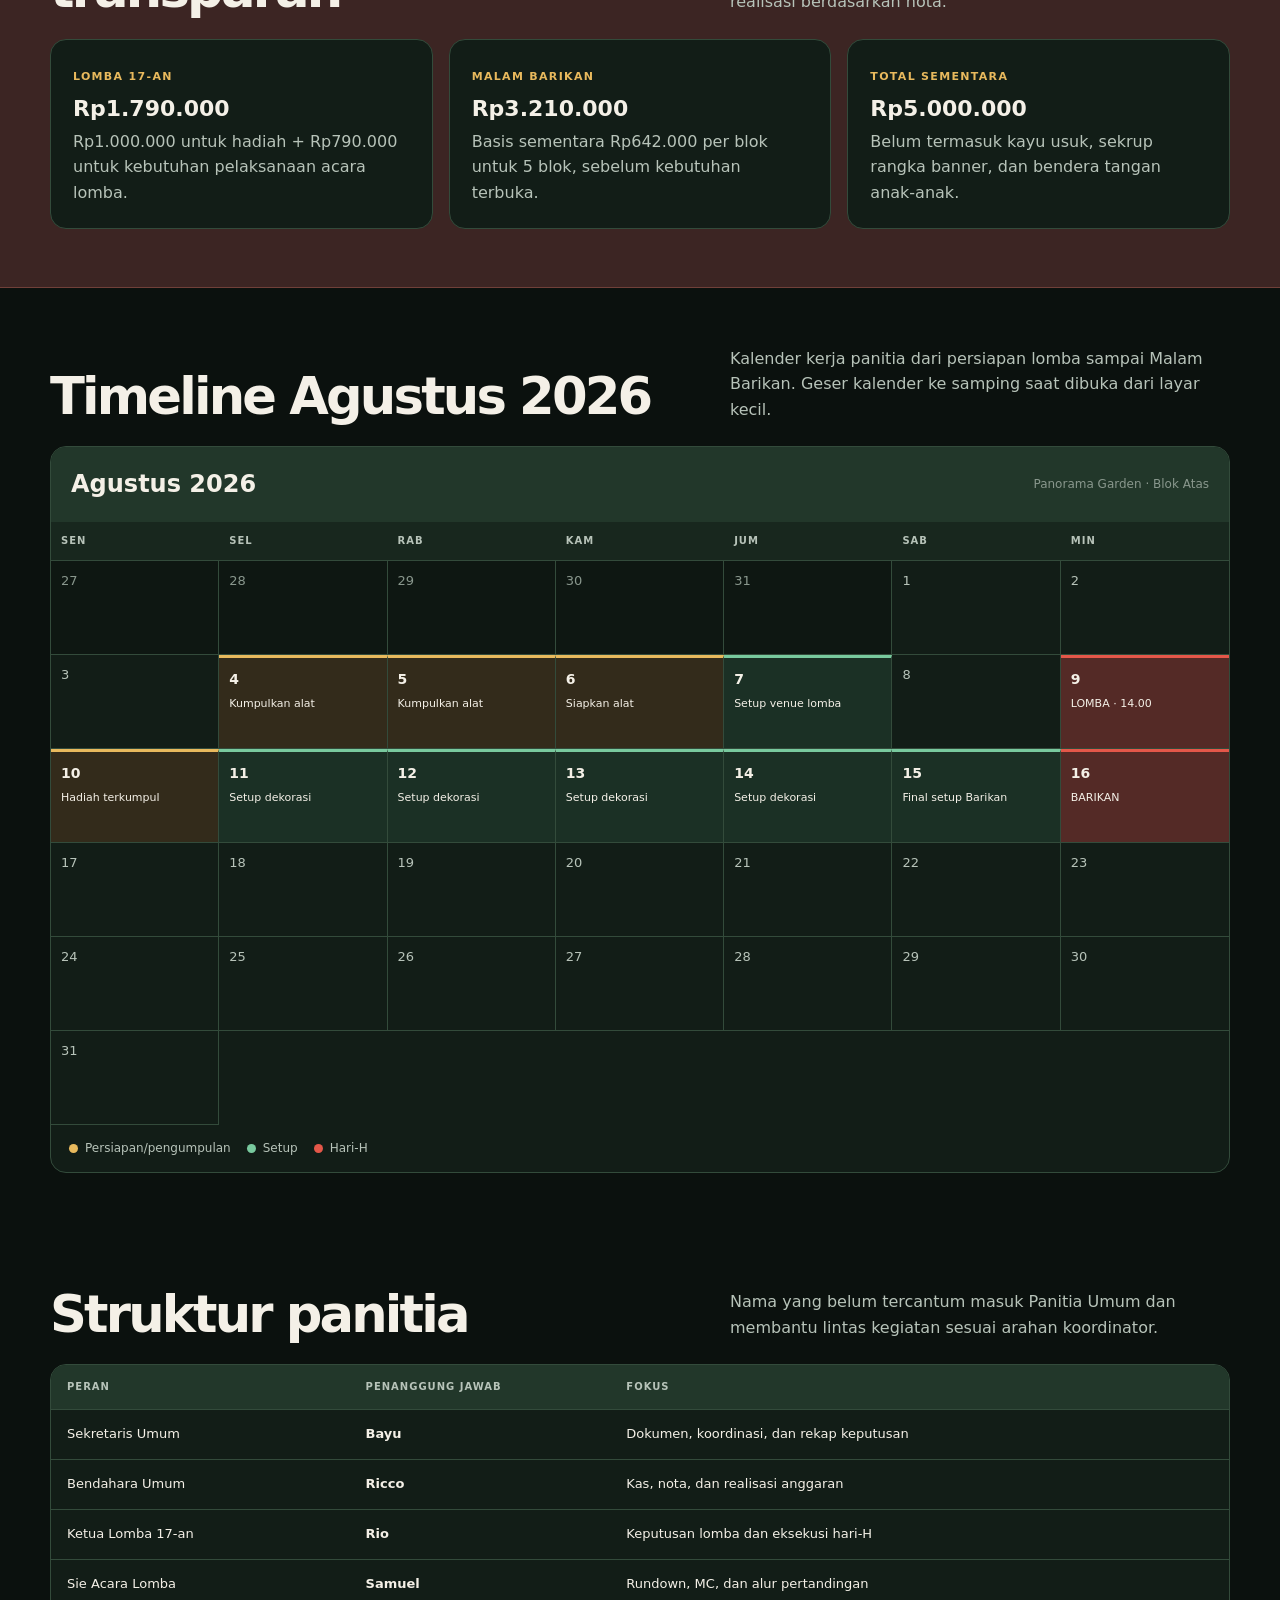
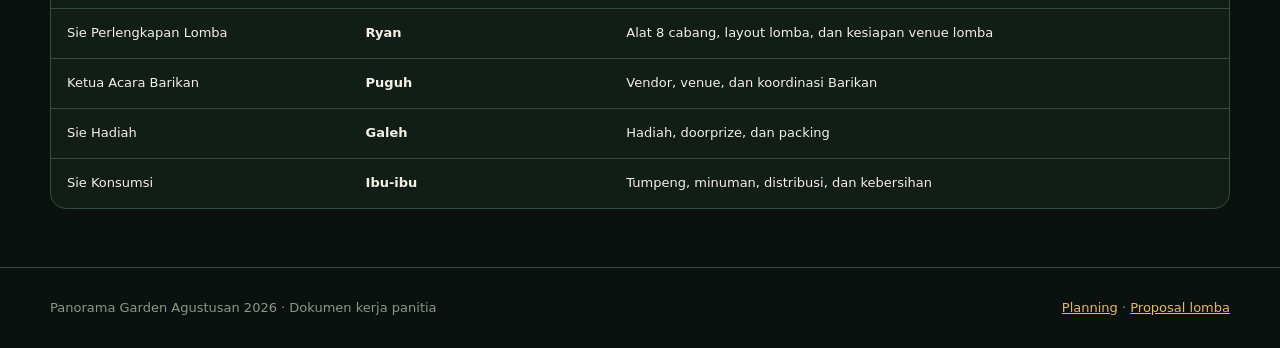
==== commit cd5937bd: "refactor: group race assets under Lomba menu" ====
--- a/index.html
+++ b/index.html
@@ -1 +1 @@
-<!doctype html><html lang="id"><head><meta charset="utf-8"><meta name="viewport" content="width=device-width,initial-scale=1"><meta name="description" content="Pusat kendali panitia Agustusan Panorama Garden 2026."><title>Dashboard Panitia · Panorama Garden Agustusan</title><link rel="stylesheet" href="assets/app.css"></head><body><div class="topbar"><div class="shell"><span>Panorama Garden · Blok Atas</span><span><strong>HUT RI 81</strong> · Dokumen kerja panitia</span></div></div><header><nav class="shell"><a class="brand" href="index.html"><img src="assets/hut-ri-81-cropped.png" alt="Logo HUT Kemerdekaan Republik Indonesia"><span>Panorama Garden<small>Pusat kendali panitia · 2026</small></span></a><button class="menu-toggle" aria-expanded="false" aria-controls="main-nav">Menu</button><div class="navlinks" id="main-nav"><a class="active" href="index.html">Ringkasan</a><a href="lomba.html">Lomba</a><a href="barikan.html">Barikan</a><a href="peralatan-lomba.html">Peralatan</a><a href="hadiah-lomba.html">Hadiah</a><a href="assets.html">Asset</a><a href="docs/01-planning-acara-agustusan.md">Dokumen</a></div></nav></header><main><section class="hero"><div class="shell hero-grid"><div><div class="eyebrow">Dashboard operasional · Agustusan 2026</div><h1>Semua yang perlu dikerjakan panitia, <em>lebih jelas.</em></h1><p class="lede">Ringkasan agenda, tugas, anggaran, dan keputusan kerja untuk rangkaian kegiatan Panorama Garden lingkup Blok Atas.</p><div class="actions"><a class="btn primary" href="barikan.html">Buka operasional Barikan</a><a class="btn secondary" href="#agenda">Lihat agenda</a></div></div><aside class="next-card hero-logo-card" aria-label="Logo HUT RI 81"><img class="hero-logo" src="assets/hut-ri-81-cropped.png" alt="Logo HUT RI 81"></aside></div></section><section><div class="shell"><div class="summary"><div class="metric"><strong>2</strong><span>agenda utama</span></div><div class="metric"><strong>8</strong><span>cabang lomba</span></div><div class="metric"><strong>Rp5 jt</strong><span>total anggaran sementara</span></div><div class="metric"><strong>3</strong><span>keputusan penting terbuka</span></div></div></div></section><section id="agenda"><div class="shell"><div class="section-head"><h2>Dua agenda utama</h2><p>Mulai dari agenda, lalu buka halaman breakdown untuk detail peralatan, konsumsi, vendor, hadiah, dan checklist eksekusi.</p></div><div class="grid2"><a class="card card-link" href="lomba.html"><span class="num">01 / MINGGU, 9 AGUSTUS</span><h3>Lomba 17-an</h3><p>5 cabang anak dan 3 cabang dewasa. Fokus kerja: aturan, alat, juri, keamanan, registrasi, dan hadiah.</p><div class="foot"><span>Mulai 14.00 · Depan House of Panorama</span><span>→</span></div></a><a class="card card-link" href="barikan.html"><span class="num">02 / MINGGU, 16 AGUSTUS</span><h3>Malam Barikan</h3><p>Setup panggung, sound, banner, konsumsi, hadiah, doorprize, dan pembersihan area.</p><div class="foot"><span>Mulai 18.00 · Depan House of Panorama</span><span>→</span></div></a></div></div></section><section class="band" id="anggaran"><div class="shell"><div class="section-head"><h2>Anggaran yang transparan</h2><p>Nominal yang belum dirinci tidak dimasukkan diam-diam ke total. Gunakan angka ini sebagai basis rapat dan catat realisasi berdasarkan nota.</p></div><div class="grid3"><div class="card"><span class="num">LOMBA 17-AN</span><h3>Rp1.790.000</h3><p>Rp1.000.000 untuk hadiah + Rp790.000 untuk kebutuhan pelaksanaan acara lomba.</p></div><div class="card"><span class="num">MALAM BARIKAN</span><h3>Rp3.210.000</h3><p>Basis sementara Rp642.000 per blok untuk 5 blok, sebelum kebutuhan terbuka.</p></div><div class="card"><span class="num">TOTAL SEMENTARA</span><h3>Rp5.000.000</h3><p>Belum termasuk kayu usuk, sekrup rangka banner, dan bendera tangan anak-anak.</p></div></div></div></section><section id="timeline"><div class="shell"><div class="section-head"><h2>Timeline Agustus 2026</h2><p>Kalender kerja panitia dari persiapan lomba sampai Malam Barikan. Geser kalender ke samping saat dibuka dari layar kecil.</p></div><div class="event-calendar" aria-label="Kalender timeline Agustus 2026"><div class="calendar-title"><strong>Agustus 2026</strong><span>Panorama Garden · Blok Atas</span></div><div class="calendar-weekdays"><span>Sen</span><span>Sel</span><span>Rab</span><span>Kam</span><span>Jum</span><span>Sab</span><span>Min</span></div><div class="calendar-grid"><span class="calendar-day muted">27</span><span class="calendar-day muted">28</span><span class="calendar-day muted">29</span><span class="calendar-day muted">30</span><span class="calendar-day muted">31</span><span class="calendar-day">1</span><span class="calendar-day">2</span><span class="calendar-day">3</span><span class="calendar-day prep"><b>4</b><small>Kumpulkan alat</small></span><span class="calendar-day prep"><b>5</b><small>Kumpulkan alat</small></span><span class="calendar-day prep"><b>6</b><small>Siapkan alat</small></span><span class="calendar-day setup"><b>7</b><small>Setup venue lomba</small></span><span class="calendar-day">8</span><span class="calendar-day event"><b>9</b><small>LOMBA · 14.00</small></span><span class="calendar-day prep"><b>10</b><small>Hadiah terkumpul</small></span><span class="calendar-day setup"><b>11</b><small>Setup dekorasi</small></span><span class="calendar-day setup"><b>12</b><small>Setup dekorasi</small></span><span class="calendar-day setup"><b>13</b><small>Setup dekorasi</small></span><span class="calendar-day setup"><b>14</b><small>Setup dekorasi</small></span><span class="calendar-day setup"><b>15</b><small>Final setup Barikan</small></span><span class="calendar-day event"><b>16</b><small>BARIKAN</small></span><span class="calendar-day">17</span><span class="calendar-day">18</span><span class="calendar-day">19</span><span class="calendar-day">20</span><span class="calendar-day">21</span><span class="calendar-day">22</span><span class="calendar-day">23</span><span class="calendar-day">24</span><span class="calendar-day">25</span><span class="calendar-day">26</span><span class="calendar-day">27</span><span class="calendar-day">28</span><span class="calendar-day">29</span><span class="calendar-day">30</span><span class="calendar-day">31</span></div><div class="calendar-legend"><span><i class="dot prep"></i>Persiapan/pengumpulan</span><span><i class="dot setup"></i>Setup</span><span><i class="dot event"></i>Hari-H</span></div></div></div></section><section id="panitia"><div class="shell"><div class="section-head"><h2>Struktur panitia</h2><p>Nama yang belum tercantum masuk Panitia Umum dan membantu lintas kegiatan sesuai arahan koordinator.</p></div><div class="table-wrap"><table><thead><tr><th>Peran</th><th>Penanggung jawab</th><th>Fokus</th></tr></thead><tbody><tr><td>Sekretaris Umum</td><td><strong>Bayu</strong></td><td>Dokumen, koordinasi, dan rekap keputusan</td></tr><tr><td>Bendahara Umum</td><td><strong>Ricco</strong></td><td>Kas, nota, dan realisasi anggaran</td></tr><tr><td>Ketua Lomba 17-an</td><td><strong>Rio</strong></td><td>Keputusan lomba dan eksekusi hari-H</td></tr><tr><td>Sie Acara Lomba</td><td><strong>Samuel</strong></td><td>Rundown, MC, dan alur pertandingan</td></tr><tr><td>Sie Perlengkapan Lomba</td><td><strong>Ryan</strong></td><td>Alat 8 cabang, layout lomba, dan kesiapan venue lomba</td></tr><tr><td>Ketua Acara Barikan</td><td><strong>Puguh</strong></td><td>Vendor, venue, dan koordinasi Barikan</td></tr><tr><td>Sie Hadiah</td><td><strong>Galeh</strong></td><td>Hadiah, doorprize, dan packing</td></tr><tr><td>Sie Konsumsi</td><td><strong>Ibu-ibu</strong></td><td>Tumpeng, minuman, distribusi, dan kebersihan</td></tr></tbody></table></div></div></section></main><footer class="footer"><div class="shell"><span>Panorama Garden Agustusan 2026 · Dokumen kerja panitia</span><span><a href="docs/01-planning-acara-agustusan.md">Planning</a> · <a href="docs/02-proposal-resume-lomba-17an.md">Proposal lomba</a></span></div></footer><script>const menu=document.querySelector('.menu-toggle'),nav=document.querySelector('.navlinks');menu.onclick=()=>{let open=nav.classList.toggle('open');menu.setAttribute('aria-expanded',open)};nav.querySelectorAll('a').forEach(a=>a.onclick=()=>nav.classList.remove('open'));</script></body></html>+<!doctype html><html lang="id"><head><meta charset="utf-8"><meta name="viewport" content="width=device-width,initial-scale=1"><meta name="description" content="Pusat kendali panitia Agustusan Panorama Garden 2026."><title>Dashboard Panitia · Panorama Garden Agustusan</title><link rel="stylesheet" href="assets/app.css"></head><body><div class="topbar"><div class="shell"><span>Panorama Garden · Blok Atas</span><span><strong>HUT RI 81</strong> · Dokumen kerja panitia</span></div></div><header><nav class="shell"><a class="brand" href="index.html"><img src="assets/hut-ri-81-cropped.png" alt="Logo HUT Kemerdekaan Republik Indonesia"><span>Panorama Garden<small>Pusat kendali panitia · 2026</small></span></a><button class="menu-toggle" aria-expanded="false" aria-controls="main-nav">Menu</button><div class="navlinks" id="main-nav"><a class="active" href="index.html">Ringkasan</a><div class="nav-group"><button class="nav-parent" type="button" aria-expanded="false" aria-controls="lomba-subnav">Lomba</button><div class="nav-submenu" id="lomba-subnav"><a href="lomba.html">Operasional Lomba</a><a href="rundown-lomba.html">Rundown Lomba</a><a href="peralatan-lomba.html">Peralatan Lomba</a><a href="hadiah-lomba.html">Hadiah Lomba</a></div></div><a href="barikan.html">Barikan</a><a href="assets.html">Asset</a><a href="docs/01-planning-acara-agustusan.md">Dokumen</a></div></nav></header><main><section class="hero"><div class="shell hero-grid"><div><div class="eyebrow">Dashboard operasional · Agustusan 2026</div><h1>Semua yang perlu dikerjakan panitia, <em>lebih jelas.</em></h1><p class="lede">Ringkasan agenda, tugas, anggaran, dan keputusan kerja untuk rangkaian kegiatan Panorama Garden lingkup Blok Atas.</p><div class="actions"><a class="btn primary" href="barikan.html">Buka operasional Barikan</a><a class="btn secondary" href="#agenda">Lihat agenda</a></div></div><aside class="next-card hero-logo-card" aria-label="Logo HUT RI 81"><img class="hero-logo" src="assets/hut-ri-81-cropped.png" alt="Logo HUT RI 81"></aside></div></section><section><div class="shell"><div class="summary"><div class="metric"><strong>2</strong><span>agenda utama</span></div><div class="metric"><strong>8</strong><span>cabang lomba</span></div><div class="metric"><strong>Rp5 jt</strong><span>total anggaran sementara</span></div><div class="metric"><strong>3</strong><span>keputusan penting terbuka</span></div></div></div></section><section id="agenda"><div class="shell"><div class="section-head"><h2>Dua agenda utama</h2><p>Mulai dari agenda, lalu buka halaman breakdown untuk detail peralatan, konsumsi, vendor, hadiah, dan checklist eksekusi.</p></div><div class="grid2"><a class="card card-link" href="lomba.html"><span class="num">01 / MINGGU, 9 AGUSTUS</span><h3>Lomba 17-an</h3><p>5 cabang anak dan 3 cabang dewasa. Fokus kerja: aturan, alat, juri, keamanan, registrasi, dan hadiah.</p><div class="foot"><span>Mulai 14.00 · Depan House of Panorama</span><span>→</span></div></a><a class="card card-link" href="barikan.html"><span class="num">02 / MINGGU, 16 AGUSTUS</span><h3>Malam Barikan</h3><p>Setup panggung, sound, banner, konsumsi, hadiah, doorprize, dan pembersihan area.</p><div class="foot"><span>Mulai 18.00 · Depan House of Panorama</span><span>→</span></div></a></div></div></section><section class="band" id="anggaran"><div class="shell"><div class="section-head"><h2>Anggaran yang transparan</h2><p>Nominal yang belum dirinci tidak dimasukkan diam-diam ke total. Gunakan angka ini sebagai basis rapat dan catat realisasi berdasarkan nota.</p></div><div class="grid3"><div class="card"><span class="num">LOMBA 17-AN</span><h3>Rp1.790.000</h3><p>Rp1.000.000 untuk hadiah + Rp790.000 untuk kebutuhan pelaksanaan acara lomba.</p></div><div class="card"><span class="num">MALAM BARIKAN</span><h3>Rp3.210.000</h3><p>Basis sementara Rp642.000 per blok untuk 5 blok, sebelum kebutuhan terbuka.</p></div><div class="card"><span class="num">TOTAL SEMENTARA</span><h3>Rp5.000.000</h3><p>Belum termasuk kayu usuk, sekrup rangka banner, dan bendera tangan anak-anak.</p></div></div></div></section><section id="timeline"><div class="shell"><div class="section-head"><h2>Timeline Agustus 2026</h2><p>Kalender kerja panitia dari persiapan lomba sampai Malam Barikan. Geser kalender ke samping saat dibuka dari layar kecil.</p></div><div class="event-calendar" aria-label="Kalender timeline Agustus 2026"><div class="calendar-title"><strong>Agustus 2026</strong><span>Panorama Garden · Blok Atas</span></div><div class="calendar-weekdays"><span>Sen</span><span>Sel</span><span>Rab</span><span>Kam</span><span>Jum</span><span>Sab</span><span>Min</span></div><div class="calendar-grid"><span class="calendar-day muted">27</span><span class="calendar-day muted">28</span><span class="calendar-day muted">29</span><span class="calendar-day muted">30</span><span class="calendar-day muted">31</span><span class="calendar-day">1</span><span class="calendar-day">2</span><span class="calendar-day">3</span><span class="calendar-day prep"><b>4</b><small>Kumpulkan alat</small></span><span class="calendar-day prep"><b>5</b><small>Kumpulkan alat</small></span><span class="calendar-day prep"><b>6</b><small>Siapkan alat</small></span><span class="calendar-day setup"><b>7</b><small>Setup venue lomba</small></span><span class="calendar-day">8</span><span class="calendar-day event"><b>9</b><small>LOMBA · 14.00</small></span><span class="calendar-day prep"><b>10</b><small>Hadiah terkumpul</small></span><span class="calendar-day setup"><b>11</b><small>Setup dekorasi</small></span><span class="calendar-day setup"><b>12</b><small>Setup dekorasi</small></span><span class="calendar-day setup"><b>13</b><small>Setup dekorasi</small></span><span class="calendar-day setup"><b>14</b><small>Setup dekorasi</small></span><span class="calendar-day setup"><b>15</b><small>Final setup Barikan</small></span><span class="calendar-day event"><b>16</b><small>BARIKAN</small></span><span class="calendar-day">17</span><span class="calendar-day">18</span><span class="calendar-day">19</span><span class="calendar-day">20</span><span class="calendar-day">21</span><span class="calendar-day">22</span><span class="calendar-day">23</span><span class="calendar-day">24</span><span class="calendar-day">25</span><span class="calendar-day">26</span><span class="calendar-day">27</span><span class="calendar-day">28</span><span class="calendar-day">29</span><span class="calendar-day">30</span><span class="calendar-day">31</span></div><div class="calendar-legend"><span><i class="dot prep"></i>Persiapan/pengumpulan</span><span><i class="dot setup"></i>Setup</span><span><i class="dot event"></i>Hari-H</span></div></div></div></section><section id="panitia"><div class="shell"><div class="section-head"><h2>Struktur panitia</h2><p>Nama yang belum tercantum masuk Panitia Umum dan membantu lintas kegiatan sesuai arahan koordinator.</p></div><div class="table-wrap"><table><thead><tr><th>Peran</th><th>Penanggung jawab</th><th>Fokus</th></tr></thead><tbody><tr><td>Sekretaris Umum</td><td><strong>Bayu</strong></td><td>Dokumen, koordinasi, dan rekap keputusan</td></tr><tr><td>Bendahara Umum</td><td><strong>Ricco</strong></td><td>Kas, nota, dan realisasi anggaran</td></tr><tr><td>Ketua Lomba 17-an</td><td><strong>Rio</strong></td><td>Keputusan lomba dan eksekusi hari-H</td></tr><tr><td>Sie Acara Lomba</td><td><strong>Samuel</strong></td><td>Rundown, MC, dan alur pertandingan</td></tr><tr><td>Sie Perlengkapan Lomba</td><td><strong>Ryan</strong></td><td>Alat 8 cabang, layout lomba, dan kesiapan venue lomba</td></tr><tr><td>Ketua Acara Barikan</td><td><strong>Puguh</strong></td><td>Vendor, venue, dan koordinasi Barikan</td></tr><tr><td>Sie Hadiah</td><td><strong>Galeh</strong></td><td>Hadiah, doorprize, dan packing</td></tr><tr><td>Sie Konsumsi</td><td><strong>Ibu-ibu</strong></td><td>Tumpeng, minuman, distribusi, dan kebersihan</td></tr></tbody></table></div></div></section></main><footer class="footer"><div class="shell"><span>Panorama Garden Agustusan 2026 · Dokumen kerja panitia</span><span><a href="docs/01-planning-acara-agustusan.md">Planning</a> · <a href="docs/02-proposal-resume-lomba-17an.md">Proposal lomba</a></span></div></footer><script>const menu=document.querySelector('.menu-toggle'),nav=document.querySelector('.navlinks');menu.onclick=()=>{let open=nav.classList.toggle('open');menu.setAttribute('aria-expanded',open)};nav.querySelectorAll('a').forEach(a=>a.onclick=()=>nav.classList.remove('open'));document.querySelectorAll('.nav-parent').forEach(btn=>btn.onclick=()=>{let group=btn.parentElement;let open=group.classList.toggle('open');btn.setAttribute('aria-expanded',open)});</script></body></html>
--- a/assets/app.css
+++ b/assets/app.css
@@ -1 +1 @@
-:root{--canvas:#0b110e;--surface:#121d17;--raised:#1a2a20;--raised2:#22372a;--text:#f4f0e7;--sub:#b7c3b9;--muted:#89978d;--line:#334b3b;--red:#e45749;--red-soft:#542a26;--gold:#e8b95d;--gold-soft:#4a3b20;--green:#78c99e;--blue:#8fc5ff;--shadow:0 18px 50px #0008;--r:16px}*{box-sizing:border-box}html{scroll-behavior:smooth}body{margin:0;background:var(--canvas);color:var(--text);font:16px/1.6 Inter,ui-sans-serif,system-ui,-apple-system,BlinkMacSystemFont,"Segoe UI",sans-serif}a{color:inherit}.shell{width:min(1180px,calc(100% - 40px));margin:auto}.topbar{background:#080d0a;border-bottom:1px solid var(--line);color:var(--sub);font-size:12px;letter-spacing:.08em;text-transform:uppercase}.topbar .shell{min-height:36px;display:flex;justify-content:space-between;align-items:center;gap:16px}.topbar strong{color:var(--gold)}header{position:sticky;top:0;z-index:20;background:#0d1611eF;backdrop-filter:blur(16px);border-bottom:1px solid var(--line)}nav{min-height:74px;display:flex;align-items:center;justify-content:space-between;gap:24px}.brand{display:flex;align-items:center;gap:12px;text-decoration:none;font-weight:850;line-height:1.05}.brand img{width:54px;height:32px;object-fit:contain;background:var(--red);border-radius:8px;padding:5px}.brand small{display:block;color:var(--muted);font-size:10px;letter-spacing:.09em;text-transform:uppercase;margin-top:5px}.navlinks{display:flex;align-items:center;gap:4px}.navlinks a,.menu-toggle{padding:10px 12px;border-radius:10px;color:var(--sub);font-size:13px;text-decoration:none}.navlinks a:hover,.navlinks a.active{background:var(--raised2);color:var(--text)}.menu-toggle{display:none;background:transparent;border:1px solid var(--line);color:var(--text);font:inherit}.hero{padding:68px 0 44px;background:radial-gradient(circle at 90% 10%,#e8b95d1a,transparent 26%),linear-gradient(180deg,#111e16,#0b110e)}.hero-grid{display:grid;grid-template-columns:1.15fr .85fr;gap:50px;align-items:end}.eyebrow{color:var(--gold);font-size:12px;font-weight:850;letter-spacing:.15em;text-transform:uppercase}.hero h1{font-size:clamp(2.7rem,7vw,5.8rem);line-height:.98;letter-spacing:-.065em;max-width:780px;margin:16px 0}.hero h1 em{color:var(--red);font-style:normal}.lede{color:var(--sub);font-size:18px;max-width:650px;margin:0}.actions{display:flex;flex-wrap:wrap;gap:10px;margin-top:26px}.btn{min-height:44px;display:inline-flex;align-items:center;justify-content:center;padding:0 16px;border:1px solid var(--line);border-radius:10px;text-decoration:none;font-weight:800;font-size:13px}.btn.primary{background:var(--red);border-color:var(--red);color:#fff}.btn.secondary{background:var(--raised);color:var(--text)}.next-card{background:var(--raised);border:1px solid var(--line);border-radius:var(--r);padding:24px;box-shadow:var(--shadow)}.hero-logo-card{display:grid;place-items:center;min-height:330px;padding:34px;background:var(--red);border-color:#ff786a}.hero-logo{display:block;width:min(100%,310px);height:auto;object-fit:contain}.next-card h2{font-size:28px;line-height:1.1;margin:10px 0 18px}.next-card .meta{display:grid;grid-template-columns:1fr 1fr;gap:14px;border-top:1px solid var(--line);padding-top:16px}.meta b{display:block;color:var(--gold);font-size:20px}.meta span,.label{color:var(--muted);font-size:12px}.status{display:inline-flex;padding:4px 9px;border-radius:999px;font-size:11px;font-weight:850;white-space:nowrap}.status.todo{background:#26332d;color:var(--sub)}.status.progress{background:#20384e;color:var(--blue)}.status.wait{background:var(--gold-soft);color:var(--gold)}.status.done{background:#1e3a2a;color:var(--green)}.status.urgent{background:var(--red-soft);color:#ff9a8e}section{padding:58px 0}.section-head{display:flex;justify-content:space-between;align-items:end;gap:24px;margin-bottom:24px}.section-head h2{font-size:clamp(2rem,4vw,3.4rem);line-height:1;letter-spacing:-.055em;margin:0}.section-head p{max-width:500px;color:var(--sub);margin:0}.grid2{display:grid;grid-template-columns:repeat(2,1fr);gap:16px}.grid3{display:grid;grid-template-columns:repeat(3,1fr);gap:16px}.card{background:var(--surface);border:1px solid var(--line);border-radius:var(--r);padding:22px}.card h3{font-size:22px;line-height:1.15;margin:8px 0}.card p{color:var(--sub);margin:0}.card-link{display:flex;flex-direction:column;min-height:210px;text-decoration:none}.card-link .foot{margin-top:auto;padding-top:20px;display:flex;justify-content:space-between;gap:12px;align-items:center;color:var(--gold);font-size:13px;font-weight:800}.num{color:var(--gold);font-size:11px;font-weight:900;letter-spacing:.12em}.summary{display:grid;grid-template-columns:repeat(4,1fr);gap:12px}.metric{background:var(--raised);border:1px solid var(--line);border-radius:13px;padding:17px}.metric strong{display:block;font-size:28px;line-height:1;color:var(--gold);margin-bottom:5px}.metric span{color:var(--sub);font-size:12px}.task-list{display:grid;gap:10px}.task{display:grid;grid-template-columns:1fr auto;gap:15px;align-items:center;background:var(--surface);border:1px solid var(--line);border-radius:12px;padding:15px 17px}.task h3{font-size:15px;margin:0 0 3px}.task p{font-size:13px;color:var(--sub);margin:0}.task-actions{display:flex;align-items:center;gap:8px}.task select{background:var(--raised2);color:var(--text);border:1px solid var(--line);border-radius:8px;padding:8px;font:12px inherit}.table-wrap{overflow:auto;border:1px solid var(--line);border-radius:var(--r);background:var(--surface)}table{width:100%;min-width:760px;border-collapse:collapse;font-size:13px}th,td{text-align:left;vertical-align:top;padding:14px 16px;border-bottom:1px solid var(--line)}th{background:var(--raised2);color:var(--sub);font-size:10px;letter-spacing:.1em;text-transform:uppercase}tr:last-child td{border-bottom:0}td strong{color:var(--text)}.callout{border-left:4px solid var(--gold);background:var(--gold-soft);color:#f2d99d;padding:15px 17px;border-radius:0 11px 11px 0;font-size:13px}.band{background:#3c2523;border-top:1px solid #704039;border-bottom:1px solid #704039}.check-grid{display:grid;grid-template-columns:repeat(4,1fr);gap:12px}.check{background:var(--surface);border:1px solid var(--line);border-radius:12px;padding:17px}.check b{color:var(--gold);font-size:18px}.check p{color:var(--sub);font-size:13px;margin:4px 0 0}.code{display:inline-flex;padding:3px 7px;border-radius:6px;background:var(--raised2);color:var(--gold);font:700 11px ui-monospace,monospace}.footer{padding:30px 0;color:var(--muted);font-size:13px;border-top:1px solid var(--line)}.footer .shell{display:flex;justify-content:space-between;gap:20px;flex-wrap:wrap}.footer a{color:var(--gold)}.page-head{padding:54px 0 32px;background:linear-gradient(180deg,#111e16,#0b110e)}.page-head h1{font-size:clamp(2.4rem,6vw,4.8rem);line-height:1;letter-spacing:-.06em;max-width:800px;margin:14px 0}.page-head p{color:var(--sub);max-width:700px}.pills{display:flex;gap:8px;flex-wrap:wrap;margin-top:20px}.pill{padding:7px 10px;border:1px solid var(--line);border-radius:999px;color:var(--sub);font-size:12px}.pill.red{border-color:#8b4037;color:#ff9a8e;background:var(--red-soft)}.race-grid{display:grid;grid-template-columns:repeat(2,1fr);gap:14px}.race-card{background:var(--surface);border:1px solid var(--line);border-radius:var(--r);padding:20px}.race-card h3{font-size:22px;margin:8px 0}.race-card p{color:var(--sub);font-size:13px}.race-meta{display:grid;grid-template-columns:1fr 1fr;gap:8px;margin:16px 0}.race-meta div{background:var(--raised);padding:10px;border-radius:8px}.race-meta b{display:block;color:var(--gold);font-size:10px;text-transform:uppercase;letter-spacing:.08em}.race-meta span{font-size:12px}.race-card ul{margin:0;padding-left:19px;color:var(--sub);font-size:13px}.race-card li{margin:5px 0}.filters{display:flex;gap:8px;flex-wrap:wrap;margin-bottom:15px}.filters button{cursor:pointer;background:var(--surface);border:1px solid var(--line);color:var(--sub);border-radius:999px;padding:8px 12px}.filters button.active{background:var(--red);border-color:var(--red);color:#fff}@media(max-width:800px){.shell{width:min(100% - 28px,640px)}.topbar .shell{align-items:flex-start;flex-direction:column;gap:0;padding:8px 0}.navlinks{display:none;position:absolute;top:74px;left:0;right:0;padding:10px 14px;background:#0d1611;border-bottom:1px solid var(--line);flex-direction:column;align-items:stretch}.navlinks.open{display:flex}.navlinks a{padding:13px}.menu-toggle{display:block}.hero{padding:45px 0 30px}.hero-grid,.grid2,.grid3,.race-grid{grid-template-columns:1fr;gap:14px}.hero h1{font-size:clamp(2.8rem,14vw,4.7rem)}.section-head{display:block}.section-head p{margin-top:12px}.summary{grid-template-columns:1fr 1fr}.check-grid{grid-template-columns:1fr 1fr}.task{grid-template-columns:1fr}.task-actions{justify-content:space-between}.task select{min-height:42px;flex:1}.page-head{padding:40px 0 25px}section{padding:44px 0}.footer .shell{display:block}.footer .shell>*{display:block;margin-top:8px}}@media(max-width:430px){.summary,.check-grid{grid-template-columns:1fr}.brand img{width:48px}.next-card .meta{grid-template-columns:1fr 1fr}.btn{width:100%}}.event-calendar{border:1px solid var(--line);border-radius:var(--r);overflow:hidden;background:var(--surface)}.calendar-title{display:flex;justify-content:space-between;align-items:center;gap:16px;padding:18px 20px;background:var(--raised2)}.calendar-title strong{font-size:24px}.calendar-title span{color:var(--muted);font-size:12px}.calendar-weekdays,.calendar-grid{display:grid;grid-template-columns:repeat(7,minmax(92px,1fr));min-width:644px}.calendar-weekdays{background:#18271e;border-bottom:1px solid var(--line)}.calendar-weekdays span{padding:11px 10px;color:var(--sub);font-size:10px;font-weight:850;letter-spacing:.1em;text-transform:uppercase}.calendar-grid{overflow:visible}.calendar-day{min-height:94px;padding:10px;border-right:1px solid var(--line);border-bottom:1px solid var(--line);background:var(--surface);color:var(--sub);font-size:13px}.calendar-day:nth-child(7n){border-right:0}.calendar-day b{display:block;color:var(--text);font-size:14px}.calendar-day small{display:block;margin-top:7px;color:var(--text);font-size:11px;line-height:1.25}.calendar-day.muted{background:#0e1712;color:var(--muted)}.calendar-day.prep{background:#332b1b;border-top:3px solid var(--gold)}.calendar-day.setup{background:#1b3025;border-top:3px solid var(--green)}.calendar-day.event{background:var(--red-soft);border-top:3px solid var(--red)}.calendar-legend{display:flex;gap:16px;flex-wrap:wrap;padding:14px 18px;color:var(--sub);font-size:12px}.calendar-legend span{display:inline-flex;align-items:center;gap:7px}.dot{width:9px;height:9px;display:inline-block;border-radius:50%;background:var(--gold)}.dot.setup{background:var(--green)}.dot.event{background:var(--red)}@media(max-width:800px){.event-calendar{overflow-x:auto}.calendar-title,.calendar-legend{min-width:644px}}@media(prefers-reduced-motion:reduce){html{scroll-behavior:auto}}:focus-visible{outline:3px solid var(--gold);outline-offset:3px}+:root{--canvas:#0b110e;--surface:#121d17;--raised:#1a2a20;--raised2:#22372a;--text:#f4f0e7;--sub:#b7c3b9;--muted:#89978d;--line:#334b3b;--red:#e45749;--red-soft:#542a26;--gold:#e8b95d;--gold-soft:#4a3b20;--green:#78c99e;--blue:#8fc5ff;--shadow:0 18px 50px #0008;--r:16px}*{box-sizing:border-box}html{scroll-behavior:smooth}body{margin:0;background:var(--canvas);color:var(--text);font:16px/1.6 Inter,ui-sans-serif,system-ui,-apple-system,BlinkMacSystemFont,"Segoe UI",sans-serif}a{color:inherit}.shell{width:min(1180px,calc(100% - 40px));margin:auto}.topbar{background:#080d0a;border-bottom:1px solid var(--line);color:var(--sub);font-size:12px;letter-spacing:.08em;text-transform:uppercase}.topbar .shell{min-height:36px;display:flex;justify-content:space-between;align-items:center;gap:16px}.topbar strong{color:var(--gold)}header{position:sticky;top:0;z-index:20;background:#0d1611eF;backdrop-filter:blur(16px);border-bottom:1px solid var(--line)}nav{min-height:74px;display:flex;align-items:center;justify-content:space-between;gap:24px}.brand{display:flex;align-items:center;gap:12px;text-decoration:none;font-weight:850;line-height:1.05}.brand img{width:54px;height:32px;object-fit:contain;background:var(--red);border-radius:8px;padding:5px}.brand small{display:block;color:var(--muted);font-size:10px;letter-spacing:.09em;text-transform:uppercase;margin-top:5px}.navlinks{display:flex;align-items:center;gap:4px}.navlinks a,.menu-toggle,.nav-parent{padding:10px 12px;border-radius:10px;color:var(--sub);font-size:13px;text-decoration:none}.navlinks a:hover,.navlinks a.active,.nav-group.active>.nav-parent,.nav-parent:hover{background:var(--raised2);color:var(--text)}.nav-group{position:relative}.nav-parent{border:0;background:transparent;font:inherit;cursor:pointer}.nav-parent{font:inherit;font-size:13px}.nav-submenu{display:none;position:absolute;top:calc(100% + 8px);left:0;min-width:190px;padding:6px;background:var(--surface);border:1px solid var(--line);border-radius:12px;box-shadow:var(--shadow)}.nav-group.open .nav-submenu,.nav-group:hover .nav-submenu,.nav-group:focus-within .nav-submenu{display:grid}.nav-submenu a{display:block;white-space:nowrap}.menu-toggle{display:none;background:transparent;border:1px solid var(--line);color:var(--text);font:inherit}.hero{padding:68px 0 44px;background:radial-gradient(circle at 90% 10%,#e8b95d1a,transparent 26%),linear-gradient(180deg,#111e16,#0b110e)}.hero-grid{display:grid;grid-template-columns:1.15fr .85fr;gap:50px;align-items:end}.eyebrow{color:var(--gold);font-size:12px;font-weight:850;letter-spacing:.15em;text-transform:uppercase}.hero h1{font-size:clamp(2.7rem,7vw,5.8rem);line-height:.98;letter-spacing:-.065em;max-width:780px;margin:16px 0}.hero h1 em{color:var(--red);font-style:normal}.lede{color:var(--sub);font-size:18px;max-width:650px;margin:0}.actions{display:flex;flex-wrap:wrap;gap:10px;margin-top:26px}.btn{min-height:44px;display:inline-flex;align-items:center;justify-content:center;padding:0 16px;border:1px solid var(--line);border-radius:10px;text-decoration:none;font-weight:800;font-size:13px}.btn.primary{background:var(--red);border-color:var(--red);color:#fff}.btn.secondary{background:var(--raised);color:var(--text)}.next-card{background:var(--raised);border:1px solid var(--line);border-radius:var(--r);padding:24px;box-shadow:var(--shadow)}.hero-logo-card{display:grid;place-items:center;min-height:330px;padding:34px;background:var(--red);border-color:#ff786a}.hero-logo{display:block;width:min(100%,310px);height:auto;object-fit:contain}.next-card h2{font-size:28px;line-height:1.1;margin:10px 0 18px}.next-card .meta{display:grid;grid-template-columns:1fr 1fr;gap:14px;border-top:1px solid var(--line);padding-top:16px}.meta b{display:block;color:var(--gold);font-size:20px}.meta span,.label{color:var(--muted);font-size:12px}.status{display:inline-flex;padding:4px 9px;border-radius:999px;font-size:11px;font-weight:850;white-space:nowrap}.status.todo{background:#26332d;color:var(--sub)}.status.progress{background:#20384e;color:var(--blue)}.status.wait{background:var(--gold-soft);color:var(--gold)}.status.done{background:#1e3a2a;color:var(--green)}.status.urgent{background:var(--red-soft);color:#ff9a8e}section{padding:58px 0}.section-head{display:flex;justify-content:space-between;align-items:end;gap:24px;margin-bottom:24px}.section-head h2{font-size:clamp(2rem,4vw,3.4rem);line-height:1;letter-spacing:-.055em;margin:0}.section-head p{max-width:500px;color:var(--sub);margin:0}.grid2{display:grid;grid-template-columns:repeat(2,1fr);gap:16px}.grid3{display:grid;grid-template-columns:repeat(3,1fr);gap:16px}.card{background:var(--surface);border:1px solid var(--line);border-radius:var(--r);padding:22px}.card h3{font-size:22px;line-height:1.15;margin:8px 0}.card p{color:var(--sub);margin:0}.card-link{display:flex;flex-direction:column;min-height:210px;text-decoration:none}.card-link .foot{margin-top:auto;padding-top:20px;display:flex;justify-content:space-between;gap:12px;align-items:center;color:var(--gold);font-size:13px;font-weight:800}.num{color:var(--gold);font-size:11px;font-weight:900;letter-spacing:.12em}.summary{display:grid;grid-template-columns:repeat(4,1fr);gap:12px}.metric{background:var(--raised);border:1px solid var(--line);border-radius:13px;padding:17px}.metric strong{display:block;font-size:28px;line-height:1;color:var(--gold);margin-bottom:5px}.metric span{color:var(--sub);font-size:12px}.task-list{display:grid;gap:10px}.task{display:grid;grid-template-columns:1fr auto;gap:15px;align-items:center;background:var(--surface);border:1px solid var(--line);border-radius:12px;padding:15px 17px}.task h3{font-size:15px;margin:0 0 3px}.task p{font-size:13px;color:var(--sub);margin:0}.task-actions{display:flex;align-items:center;gap:8px}.task select{background:var(--raised2);color:var(--text);border:1px solid var(--line);border-radius:8px;padding:8px;font:12px inherit}.table-wrap{overflow:auto;border:1px solid var(--line);border-radius:var(--r);background:var(--surface)}table{width:100%;min-width:760px;border-collapse:collapse;font-size:13px}th,td{text-align:left;vertical-align:top;padding:14px 16px;border-bottom:1px solid var(--line)}th{background:var(--raised2);color:var(--sub);font-size:10px;letter-spacing:.1em;text-transform:uppercase}tr:last-child td{border-bottom:0}td strong{color:var(--text)}.callout{border-left:4px solid var(--gold);background:var(--gold-soft);color:#f2d99d;padding:15px 17px;border-radius:0 11px 11px 0;font-size:13px}.band{background:#3c2523;border-top:1px solid #704039;border-bottom:1px solid #704039}.check-grid{display:grid;grid-template-columns:repeat(4,1fr);gap:12px}.check{background:var(--surface);border:1px solid var(--line);border-radius:12px;padding:17px}.check b{color:var(--gold);font-size:18px}.check p{color:var(--sub);font-size:13px;margin:4px 0 0}.code{display:inline-flex;padding:3px 7px;border-radius:6px;background:var(--raised2);color:var(--gold);font:700 11px ui-monospace,monospace}.footer{padding:30px 0;color:var(--muted);font-size:13px;border-top:1px solid var(--line)}.footer .shell{display:flex;justify-content:space-between;gap:20px;flex-wrap:wrap}.footer a{color:var(--gold)}.page-head{padding:54px 0 32px;background:linear-gradient(180deg,#111e16,#0b110e)}.page-head h1{font-size:clamp(2.4rem,6vw,4.8rem);line-height:1;letter-spacing:-.06em;max-width:800px;margin:14px 0}.page-head p{color:var(--sub);max-width:700px}.pills{display:flex;gap:8px;flex-wrap:wrap;margin-top:20px}.pill{padding:7px 10px;border:1px solid var(--line);border-radius:999px;color:var(--sub);font-size:12px}.pill.red{border-color:#8b4037;color:#ff9a8e;background:var(--red-soft)}.race-grid{display:grid;grid-template-columns:repeat(2,1fr);gap:14px}.race-card{background:var(--surface);border:1px solid var(--line);border-radius:var(--r);padding:20px}.race-card h3{font-size:22px;margin:8px 0}.race-card p{color:var(--sub);font-size:13px}.race-meta{display:grid;grid-template-columns:1fr 1fr;gap:8px;margin:16px 0}.race-meta div{background:var(--raised);padding:10px;border-radius:8px}.race-meta b{display:block;color:var(--gold);font-size:10px;text-transform:uppercase;letter-spacing:.08em}.race-meta span{font-size:12px}.race-card ul{margin:0;padding-left:19px;color:var(--sub);font-size:13px}.race-card li{margin:5px 0}.filters{display:flex;gap:8px;flex-wrap:wrap;margin-bottom:15px}.filters button{cursor:pointer;background:var(--surface);border:1px solid var(--line);color:var(--sub);border-radius:999px;padding:8px 12px}.filters button.active{background:var(--red);border-color:var(--red);color:#fff}@media(max-width:800px){.shell{width:min(100% - 28px,640px)}.topbar .shell{align-items:flex-start;flex-direction:column;gap:0;padding:8px 0}.navlinks{display:none;position:absolute;top:74px;left:0;right:0;padding:10px 14px;background:#0d1611;border-bottom:1px solid var(--line);flex-direction:column;align-items:stretch}.navlinks.open{display:flex}.navlinks a{padding:13px}.menu-toggle{display:block}.hero{padding:45px 0 30px}.hero-grid,.grid2,.grid3,.race-grid{grid-template-columns:1fr;gap:14px}.hero h1{font-size:clamp(2.8rem,14vw,4.7rem)}.section-head{display:block}.section-head p{margin-top:12px}.summary{grid-template-columns:1fr 1fr}.check-grid{grid-template-columns:1fr 1fr}.task{grid-template-columns:1fr}.task-actions{justify-content:space-between}.task select{min-height:42px;flex:1}.page-head{padding:40px 0 25px}section{padding:44px 0}.footer .shell{display:block}.footer .shell>*{display:block;margin-top:8px}}@media(max-width:430px){.summary,.check-grid{grid-template-columns:1fr}.brand img{width:48px}.next-card .meta{grid-template-columns:1fr 1fr}.btn{width:100%}}.event-calendar{border:1px solid var(--line);border-radius:var(--r);overflow:hidden;background:var(--surface)}.calendar-title{display:flex;justify-content:space-between;align-items:center;gap:16px;padding:18px 20px;background:var(--raised2)}.calendar-title strong{font-size:24px}.calendar-title span{color:var(--muted);font-size:12px}.calendar-weekdays,.calendar-grid{display:grid;grid-template-columns:repeat(7,minmax(92px,1fr));min-width:644px}.calendar-weekdays{background:#18271e;border-bottom:1px solid var(--line)}.calendar-weekdays span{padding:11px 10px;color:var(--sub);font-size:10px;font-weight:850;letter-spacing:.1em;text-transform:uppercase}.calendar-grid{overflow:visible}.calendar-day{min-height:94px;padding:10px;border-right:1px solid var(--line);border-bottom:1px solid var(--line);background:var(--surface);color:var(--sub);font-size:13px}.calendar-day:nth-child(7n){border-right:0}.calendar-day b{display:block;color:var(--text);font-size:14px}.calendar-day small{display:block;margin-top:7px;color:var(--text);font-size:11px;line-height:1.25}.calendar-day.muted{background:#0e1712;color:var(--muted)}.calendar-day.prep{background:#332b1b;border-top:3px solid var(--gold)}.calendar-day.setup{background:#1b3025;border-top:3px solid var(--green)}.calendar-day.event{background:var(--red-soft);border-top:3px solid var(--red)}.calendar-legend{display:flex;gap:16px;flex-wrap:wrap;padding:14px 18px;color:var(--sub);font-size:12px}.calendar-legend span{display:inline-flex;align-items:center;gap:7px}.dot{width:9px;height:9px;display:inline-block;border-radius:50%;background:var(--gold)}.dot.setup{background:var(--green)}.dot.event{background:var(--red)}@media(max-width:800px){.event-calendar{overflow-x:auto}.calendar-title,.calendar-legend{min-width:644px}}@media(prefers-reduced-motion:reduce){html{scroll-behavior:auto}}:focus-visible{outline:3px solid var(--gold);outline-offset:3px}@media(max-width:800px){.nav-group{display:block}.nav-parent{width:100%;display:flex;justify-content:space-between;text-align:left;padding:13px}.nav-submenu{position:static;min-width:0;margin:0 0 4px;padding:0 0 0 12px;border:0;border-radius:0;box-shadow:none;background:transparent}.nav-group.open .nav-submenu{display:grid}.nav-submenu a{padding:11px 13px;border-left:2px solid var(--line);border-radius:0}.nav-group.active>.nav-parent{background:var(--raised2)}}
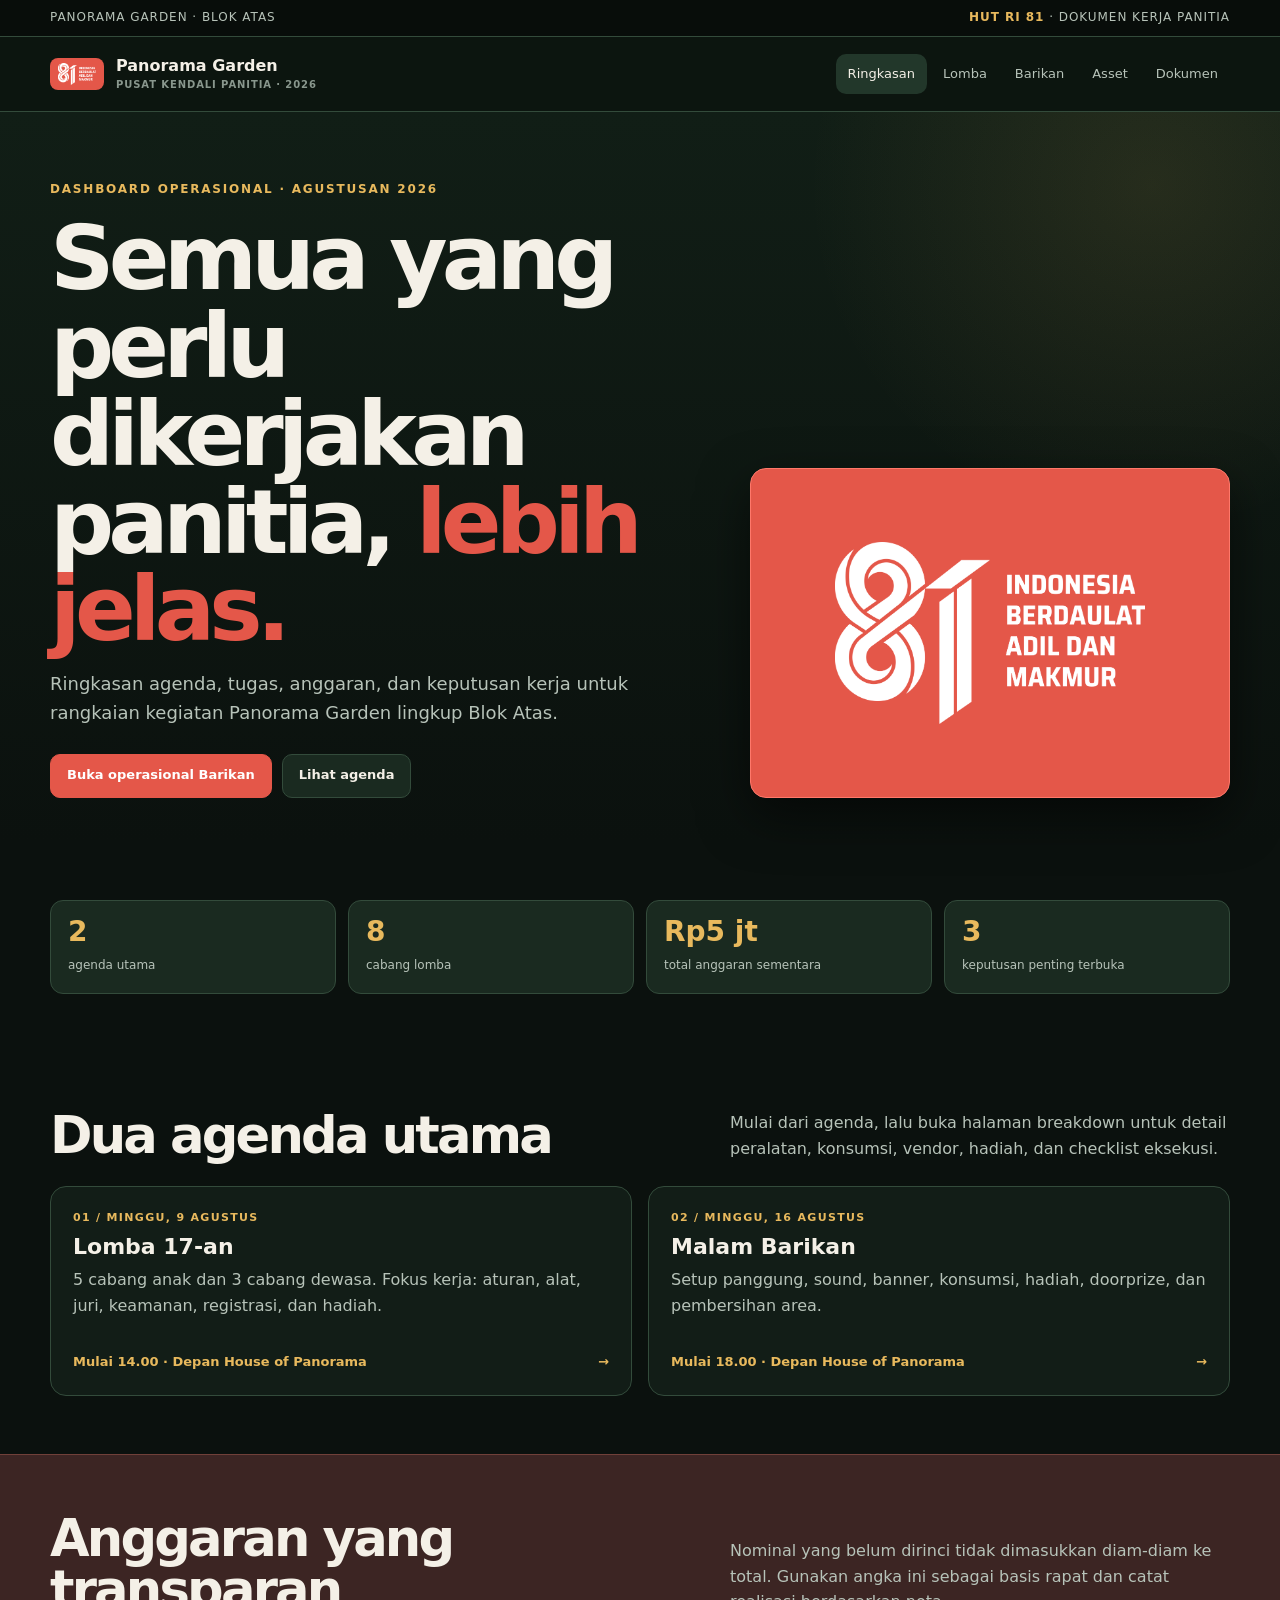
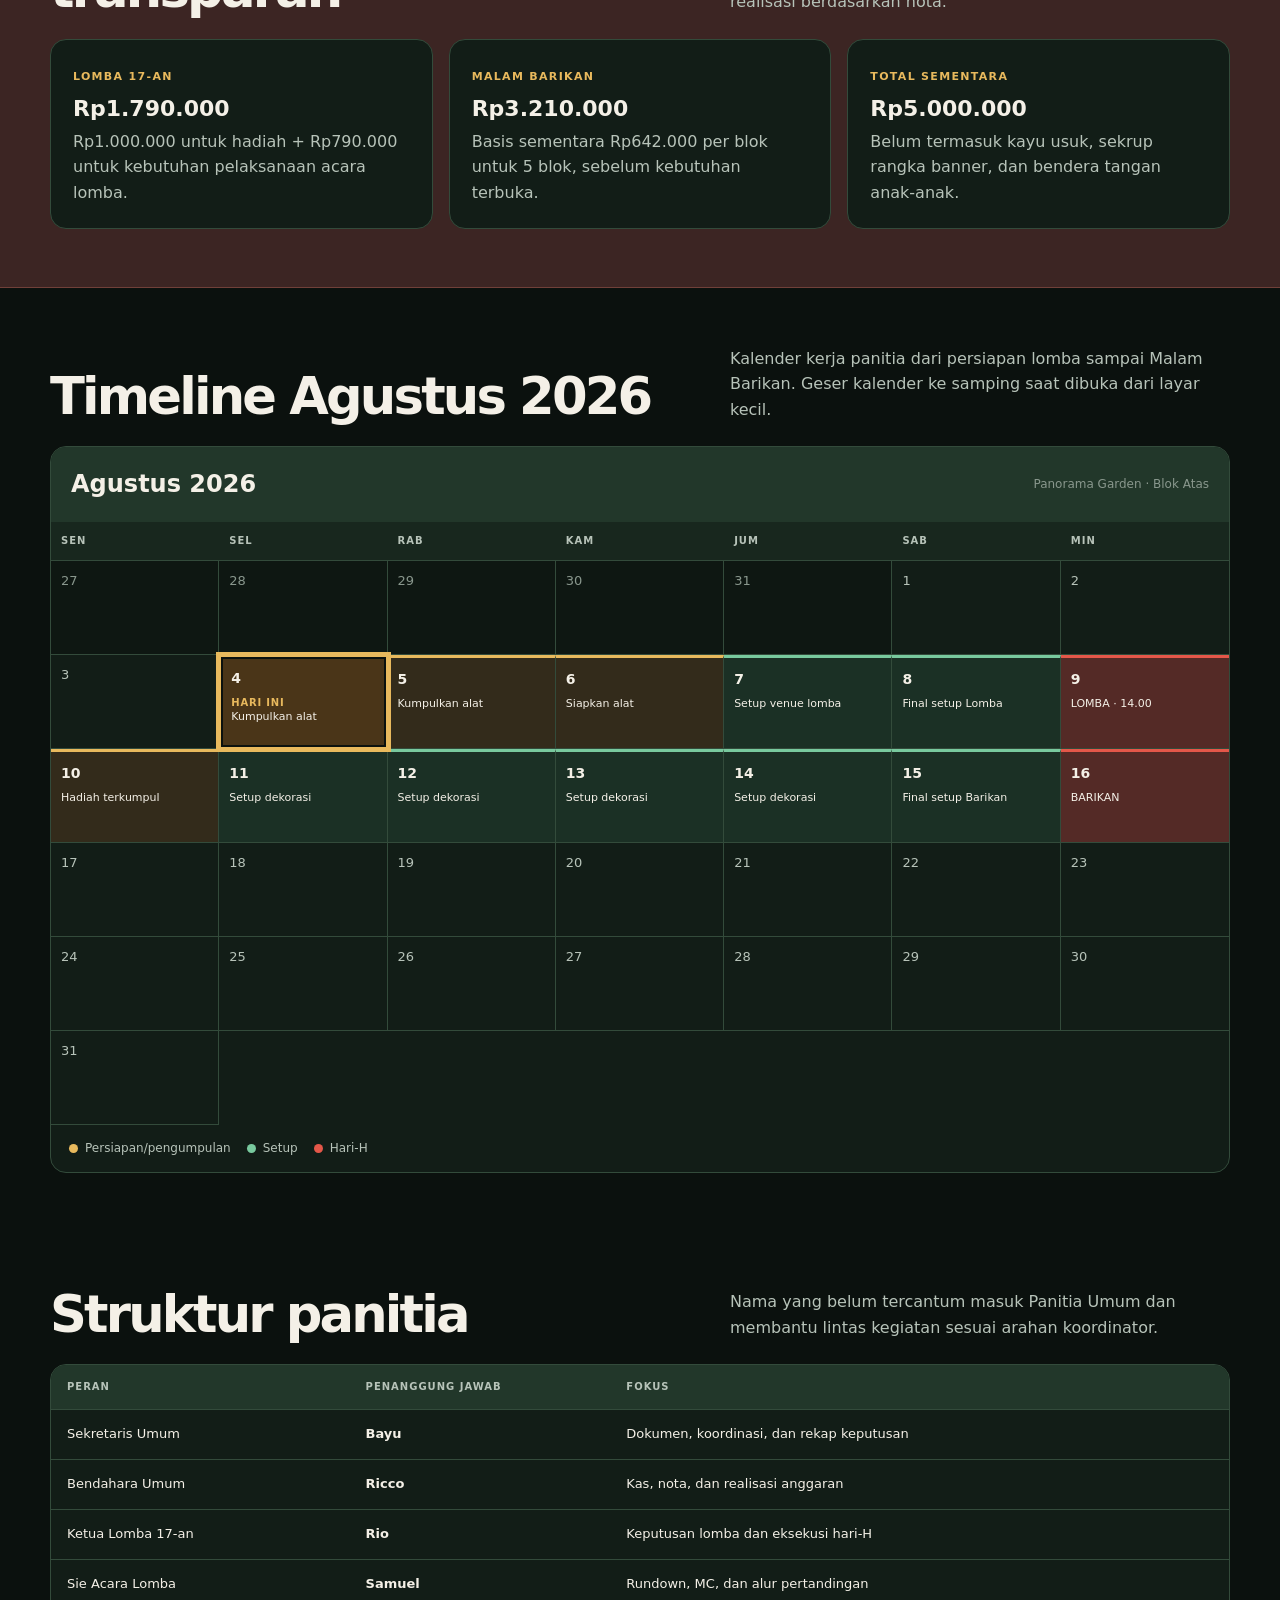
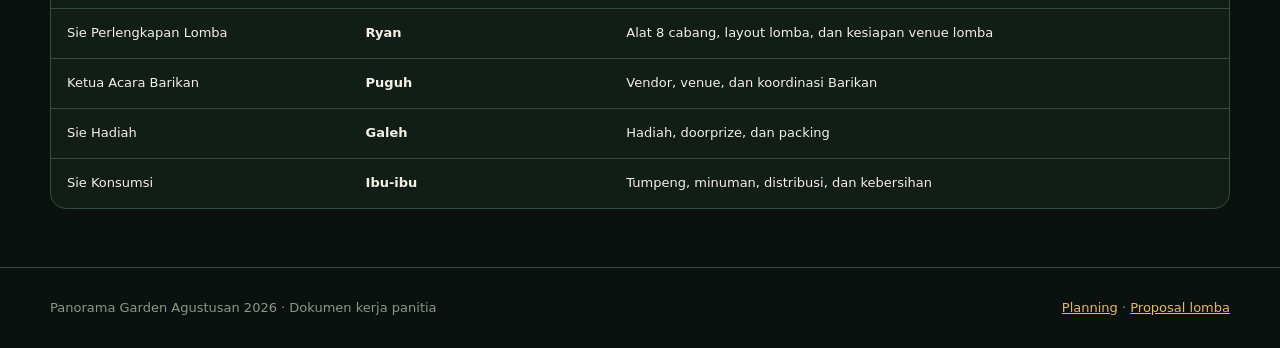
==== commit efae5ec9: "feat: highlight current timeline day" ====
--- a/index.html
+++ b/index.html
@@ -1 +1 @@
-<!doctype html><html lang="id"><head><meta charset="utf-8"><meta name="viewport" content="width=device-width,initial-scale=1"><meta name="description" content="Pusat kendali panitia Agustusan Panorama Garden 2026."><title>Dashboard Panitia · Panorama Garden Agustusan</title><link rel="stylesheet" href="assets/app.css"></head><body><div class="topbar"><div class="shell"><span>Panorama Garden · Blok Atas</span><span><strong>HUT RI 81</strong> · Dokumen kerja panitia</span></div></div><header><nav class="shell"><a class="brand" href="index.html"><img src="assets/hut-ri-81-cropped.png" alt="Logo HUT Kemerdekaan Republik Indonesia"><span>Panorama Garden<small>Pusat kendali panitia · 2026</small></span></a><button class="menu-toggle" aria-expanded="false" aria-controls="main-nav">Menu</button><div class="navlinks" id="main-nav"><a class="active" href="index.html">Ringkasan</a><div class="nav-group"><button class="nav-parent" type="button" aria-expanded="false" aria-controls="lomba-subnav">Lomba</button><div class="nav-submenu" id="lomba-subnav"><a href="lomba.html">Operasional Lomba</a><a href="rundown-lomba.html">Rundown Lomba</a><a href="peralatan-lomba.html">Peralatan Lomba</a><a href="hadiah-lomba.html">Hadiah Lomba</a></div></div><a href="barikan.html">Barikan</a><a href="assets.html">Asset</a><a href="docs/01-planning-acara-agustusan.md">Dokumen</a></div></nav></header><main><section class="hero"><div class="shell hero-grid"><div><div class="eyebrow">Dashboard operasional · Agustusan 2026</div><h1>Semua yang perlu dikerjakan panitia, <em>lebih jelas.</em></h1><p class="lede">Ringkasan agenda, tugas, anggaran, dan keputusan kerja untuk rangkaian kegiatan Panorama Garden lingkup Blok Atas.</p><div class="actions"><a class="btn primary" href="barikan.html">Buka operasional Barikan</a><a class="btn secondary" href="#agenda">Lihat agenda</a></div></div><aside class="next-card hero-logo-card" aria-label="Logo HUT RI 81"><img class="hero-logo" src="assets/hut-ri-81-cropped.png" alt="Logo HUT RI 81"></aside></div></section><section><div class="shell"><div class="summary"><div class="metric"><strong>2</strong><span>agenda utama</span></div><div class="metric"><strong>8</strong><span>cabang lomba</span></div><div class="metric"><strong>Rp5 jt</strong><span>total anggaran sementara</span></div><div class="metric"><strong>3</strong><span>keputusan penting terbuka</span></div></div></div></section><section id="agenda"><div class="shell"><div class="section-head"><h2>Dua agenda utama</h2><p>Mulai dari agenda, lalu buka halaman breakdown untuk detail peralatan, konsumsi, vendor, hadiah, dan checklist eksekusi.</p></div><div class="grid2"><a class="card card-link" href="lomba.html"><span class="num">01 / MINGGU, 9 AGUSTUS</span><h3>Lomba 17-an</h3><p>5 cabang anak dan 3 cabang dewasa. Fokus kerja: aturan, alat, juri, keamanan, registrasi, dan hadiah.</p><div class="foot"><span>Mulai 14.00 · Depan House of Panorama</span><span>→</span></div></a><a class="card card-link" href="barikan.html"><span class="num">02 / MINGGU, 16 AGUSTUS</span><h3>Malam Barikan</h3><p>Setup panggung, sound, banner, konsumsi, hadiah, doorprize, dan pembersihan area.</p><div class="foot"><span>Mulai 18.00 · Depan House of Panorama</span><span>→</span></div></a></div></div></section><section class="band" id="anggaran"><div class="shell"><div class="section-head"><h2>Anggaran yang transparan</h2><p>Nominal yang belum dirinci tidak dimasukkan diam-diam ke total. Gunakan angka ini sebagai basis rapat dan catat realisasi berdasarkan nota.</p></div><div class="grid3"><div class="card"><span class="num">LOMBA 17-AN</span><h3>Rp1.790.000</h3><p>Rp1.000.000 untuk hadiah + Rp790.000 untuk kebutuhan pelaksanaan acara lomba.</p></div><div class="card"><span class="num">MALAM BARIKAN</span><h3>Rp3.210.000</h3><p>Basis sementara Rp642.000 per blok untuk 5 blok, sebelum kebutuhan terbuka.</p></div><div class="card"><span class="num">TOTAL SEMENTARA</span><h3>Rp5.000.000</h3><p>Belum termasuk kayu usuk, sekrup rangka banner, dan bendera tangan anak-anak.</p></div></div></div></section><section id="timeline"><div class="shell"><div class="section-head"><h2>Timeline Agustus 2026</h2><p>Kalender kerja panitia dari persiapan lomba sampai Malam Barikan. Geser kalender ke samping saat dibuka dari layar kecil.</p></div><div class="event-calendar" aria-label="Kalender timeline Agustus 2026"><div class="calendar-title"><strong>Agustus 2026</strong><span>Panorama Garden · Blok Atas</span></div><div class="calendar-weekdays"><span>Sen</span><span>Sel</span><span>Rab</span><span>Kam</span><span>Jum</span><span>Sab</span><span>Min</span></div><div class="calendar-grid"><span class="calendar-day muted">27</span><span class="calendar-day muted">28</span><span class="calendar-day muted">29</span><span class="calendar-day muted">30</span><span class="calendar-day muted">31</span><span class="calendar-day">1</span><span class="calendar-day">2</span><span class="calendar-day">3</span><span class="calendar-day prep"><b>4</b><small>Kumpulkan alat</small></span><span class="calendar-day prep"><b>5</b><small>Kumpulkan alat</small></span><span class="calendar-day prep"><b>6</b><small>Siapkan alat</small></span><span class="calendar-day setup"><b>7</b><small>Setup venue lomba</small></span><span class="calendar-day">8</span><span class="calendar-day event"><b>9</b><small>LOMBA · 14.00</small></span><span class="calendar-day prep"><b>10</b><small>Hadiah terkumpul</small></span><span class="calendar-day setup"><b>11</b><small>Setup dekorasi</small></span><span class="calendar-day setup"><b>12</b><small>Setup dekorasi</small></span><span class="calendar-day setup"><b>13</b><small>Setup dekorasi</small></span><span class="calendar-day setup"><b>14</b><small>Setup dekorasi</small></span><span class="calendar-day setup"><b>15</b><small>Final setup Barikan</small></span><span class="calendar-day event"><b>16</b><small>BARIKAN</small></span><span class="calendar-day">17</span><span class="calendar-day">18</span><span class="calendar-day">19</span><span class="calendar-day">20</span><span class="calendar-day">21</span><span class="calendar-day">22</span><span class="calendar-day">23</span><span class="calendar-day">24</span><span class="calendar-day">25</span><span class="calendar-day">26</span><span class="calendar-day">27</span><span class="calendar-day">28</span><span class="calendar-day">29</span><span class="calendar-day">30</span><span class="calendar-day">31</span></div><div class="calendar-legend"><span><i class="dot prep"></i>Persiapan/pengumpulan</span><span><i class="dot setup"></i>Setup</span><span><i class="dot event"></i>Hari-H</span></div></div></div></section><section id="panitia"><div class="shell"><div class="section-head"><h2>Struktur panitia</h2><p>Nama yang belum tercantum masuk Panitia Umum dan membantu lintas kegiatan sesuai arahan koordinator.</p></div><div class="table-wrap"><table><thead><tr><th>Peran</th><th>Penanggung jawab</th><th>Fokus</th></tr></thead><tbody><tr><td>Sekretaris Umum</td><td><strong>Bayu</strong></td><td>Dokumen, koordinasi, dan rekap keputusan</td></tr><tr><td>Bendahara Umum</td><td><strong>Ricco</strong></td><td>Kas, nota, dan realisasi anggaran</td></tr><tr><td>Ketua Lomba 17-an</td><td><strong>Rio</strong></td><td>Keputusan lomba dan eksekusi hari-H</td></tr><tr><td>Sie Acara Lomba</td><td><strong>Samuel</strong></td><td>Rundown, MC, dan alur pertandingan</td></tr><tr><td>Sie Perlengkapan Lomba</td><td><strong>Ryan</strong></td><td>Alat 8 cabang, layout lomba, dan kesiapan venue lomba</td></tr><tr><td>Ketua Acara Barikan</td><td><strong>Puguh</strong></td><td>Vendor, venue, dan koordinasi Barikan</td></tr><tr><td>Sie Hadiah</td><td><strong>Galeh</strong></td><td>Hadiah, doorprize, dan packing</td></tr><tr><td>Sie Konsumsi</td><td><strong>Ibu-ibu</strong></td><td>Tumpeng, minuman, distribusi, dan kebersihan</td></tr></tbody></table></div></div></section></main><footer class="footer"><div class="shell"><span>Panorama Garden Agustusan 2026 · Dokumen kerja panitia</span><span><a href="docs/01-planning-acara-agustusan.md">Planning</a> · <a href="docs/02-proposal-resume-lomba-17an.md">Proposal lomba</a></span></div></footer><script>const menu=document.querySelector('.menu-toggle'),nav=document.querySelector('.navlinks');menu.onclick=()=>{let open=nav.classList.toggle('open');menu.setAttribute('aria-expanded',open)};nav.querySelectorAll('a').forEach(a=>a.onclick=()=>nav.classList.remove('open'));document.querySelectorAll('.nav-parent').forEach(btn=>btn.onclick=()=>{let group=btn.parentElement;let open=group.classList.toggle('open');btn.setAttribute('aria-expanded',open)});</script></body></html>+<!doctype html><html lang="id"><head><meta charset="utf-8"><meta name="viewport" content="width=device-width,initial-scale=1"><meta name="description" content="Pusat kendali panitia Agustusan Panorama Garden 2026."><title>Dashboard Panitia · Panorama Garden Agustusan</title><link rel="stylesheet" href="assets/app.css"></head><body><div class="topbar"><div class="shell"><span>Panorama Garden · Blok Atas</span><span><strong>HUT RI 81</strong> · Dokumen kerja panitia</span></div></div><header><nav class="shell"><a class="brand" href="index.html"><img src="assets/hut-ri-81-cropped.png" alt="Logo HUT Kemerdekaan Republik Indonesia"><span>Panorama Garden<small>Pusat kendali panitia · 2026</small></span></a><button class="menu-toggle" aria-expanded="false" aria-controls="main-nav">Menu</button><div class="navlinks" id="main-nav"><a class="active" href="index.html">Ringkasan</a><div class="nav-group"><button class="nav-parent" type="button" aria-expanded="false" aria-controls="lomba-subnav">Lomba</button><div class="nav-submenu" id="lomba-subnav"><a href="lomba.html">Operasional Lomba</a><a href="rundown-lomba.html">Rundown Lomba</a><a href="peralatan-lomba.html">Peralatan Lomba</a><a href="hadiah-lomba.html">Hadiah Lomba</a></div></div><a href="barikan.html">Barikan</a><a href="assets.html">Asset</a><a href="docs/01-planning-acara-agustusan.md">Dokumen</a></div></nav></header><main><section class="hero"><div class="shell hero-grid"><div><div class="eyebrow">Dashboard operasional · Agustusan 2026</div><h1>Semua yang perlu dikerjakan panitia, <em>lebih jelas.</em></h1><p class="lede">Ringkasan agenda, tugas, anggaran, dan keputusan kerja untuk rangkaian kegiatan Panorama Garden lingkup Blok Atas.</p><div class="actions"><a class="btn primary" href="barikan.html">Buka operasional Barikan</a><a class="btn secondary" href="#agenda">Lihat agenda</a></div></div><aside class="next-card hero-logo-card" aria-label="Logo HUT RI 81"><img class="hero-logo" src="assets/hut-ri-81-cropped.png" alt="Logo HUT RI 81"></aside></div></section><section><div class="shell"><div class="summary"><div class="metric"><strong>2</strong><span>agenda utama</span></div><div class="metric"><strong>8</strong><span>cabang lomba</span></div><div class="metric"><strong>Rp5 jt</strong><span>total anggaran sementara</span></div><div class="metric"><strong>3</strong><span>keputusan penting terbuka</span></div></div></div></section><section id="agenda"><div class="shell"><div class="section-head"><h2>Dua agenda utama</h2><p>Mulai dari agenda, lalu buka halaman breakdown untuk detail peralatan, konsumsi, vendor, hadiah, dan checklist eksekusi.</p></div><div class="grid2"><a class="card card-link" href="lomba.html"><span class="num">01 / MINGGU, 9 AGUSTUS</span><h3>Lomba 17-an</h3><p>5 cabang anak dan 3 cabang dewasa. Fokus kerja: aturan, alat, juri, keamanan, registrasi, dan hadiah.</p><div class="foot"><span>Mulai 14.00 · Depan House of Panorama</span><span>→</span></div></a><a class="card card-link" href="barikan.html"><span class="num">02 / MINGGU, 16 AGUSTUS</span><h3>Malam Barikan</h3><p>Setup panggung, sound, banner, konsumsi, hadiah, doorprize, dan pembersihan area.</p><div class="foot"><span>Mulai 18.00 · Depan House of Panorama</span><span>→</span></div></a></div></div></section><section class="band" id="anggaran"><div class="shell"><div class="section-head"><h2>Anggaran yang transparan</h2><p>Nominal yang belum dirinci tidak dimasukkan diam-diam ke total. Gunakan angka ini sebagai basis rapat dan catat realisasi berdasarkan nota.</p></div><div class="grid3"><div class="card"><span class="num">LOMBA 17-AN</span><h3>Rp1.790.000</h3><p>Rp1.000.000 untuk hadiah + Rp790.000 untuk kebutuhan pelaksanaan acara lomba.</p></div><div class="card"><span class="num">MALAM BARIKAN</span><h3>Rp3.210.000</h3><p>Basis sementara Rp642.000 per blok untuk 5 blok, sebelum kebutuhan terbuka.</p></div><div class="card"><span class="num">TOTAL SEMENTARA</span><h3>Rp5.000.000</h3><p>Belum termasuk kayu usuk, sekrup rangka banner, dan bendera tangan anak-anak.</p></div></div></div></section><section id="timeline"><div class="shell"><div class="section-head"><h2>Timeline Agustus 2026</h2><p>Kalender kerja panitia dari persiapan lomba sampai Malam Barikan. Geser kalender ke samping saat dibuka dari layar kecil.</p></div><div class="event-calendar" aria-label="Kalender timeline Agustus 2026"><div class="calendar-title"><strong>Agustus 2026</strong><span>Panorama Garden · Blok Atas</span></div><div class="calendar-weekdays"><span>Sen</span><span>Sel</span><span>Rab</span><span>Kam</span><span>Jum</span><span>Sab</span><span>Min</span></div><div class="calendar-grid"><span class="calendar-day muted">27</span><span class="calendar-day muted">28</span><span class="calendar-day muted">29</span><span class="calendar-day muted">30</span><span class="calendar-day muted">31</span><span class="calendar-day">1</span><span class="calendar-day">2</span><span class="calendar-day">3</span><span class="calendar-day prep today" data-date="2026-08-04" aria-label="4 Agustus 2026 · Hari ini · Kumpulkan alat"><b>4</b><small><strong>HARI INI</strong><br>Kumpulkan alat</small></span><span class="calendar-day prep"><b>5</b><small>Kumpulkan alat</small></span><span class="calendar-day prep"><b>6</b><small>Siapkan alat</small></span><span class="calendar-day setup"><b>7</b><small>Setup venue lomba</small></span><span class="calendar-day setup"><b>8</b><small>Final setup Lomba</small></span><span class="calendar-day event"><b>9</b><small>LOMBA · 14.00</small></span><span class="calendar-day prep"><b>10</b><small>Hadiah terkumpul</small></span><span class="calendar-day setup"><b>11</b><small>Setup dekorasi</small></span><span class="calendar-day setup"><b>12</b><small>Setup dekorasi</small></span><span class="calendar-day setup"><b>13</b><small>Setup dekorasi</small></span><span class="calendar-day setup"><b>14</b><small>Setup dekorasi</small></span><span class="calendar-day setup"><b>15</b><small>Final setup Barikan</small></span><span class="calendar-day event"><b>16</b><small>BARIKAN</small></span><span class="calendar-day">17</span><span class="calendar-day">18</span><span class="calendar-day">19</span><span class="calendar-day">20</span><span class="calendar-day">21</span><span class="calendar-day">22</span><span class="calendar-day">23</span><span class="calendar-day">24</span><span class="calendar-day">25</span><span class="calendar-day">26</span><span class="calendar-day">27</span><span class="calendar-day">28</span><span class="calendar-day">29</span><span class="calendar-day">30</span><span class="calendar-day">31</span></div><div class="calendar-legend"><span><i class="dot prep"></i>Persiapan/pengumpulan</span><span><i class="dot setup"></i>Setup</span><span><i class="dot event"></i>Hari-H</span></div></div></div></section><section id="panitia"><div class="shell"><div class="section-head"><h2>Struktur panitia</h2><p>Nama yang belum tercantum masuk Panitia Umum dan membantu lintas kegiatan sesuai arahan koordinator.</p></div><div class="table-wrap"><table><thead><tr><th>Peran</th><th>Penanggung jawab</th><th>Fokus</th></tr></thead><tbody><tr><td>Sekretaris Umum</td><td><strong>Bayu</strong></td><td>Dokumen, koordinasi, dan rekap keputusan</td></tr><tr><td>Bendahara Umum</td><td><strong>Ricco</strong></td><td>Kas, nota, dan realisasi anggaran</td></tr><tr><td>Ketua Lomba 17-an</td><td><strong>Rio</strong></td><td>Keputusan lomba dan eksekusi hari-H</td></tr><tr><td>Sie Acara Lomba</td><td><strong>Samuel</strong></td><td>Rundown, MC, dan alur pertandingan</td></tr><tr><td>Sie Perlengkapan Lomba</td><td><strong>Ryan</strong></td><td>Alat 8 cabang, layout lomba, dan kesiapan venue lomba</td></tr><tr><td>Ketua Acara Barikan</td><td><strong>Puguh</strong></td><td>Vendor, venue, dan koordinasi Barikan</td></tr><tr><td>Sie Hadiah</td><td><strong>Galeh</strong></td><td>Hadiah, doorprize, dan packing</td></tr><tr><td>Sie Konsumsi</td><td><strong>Ibu-ibu</strong></td><td>Tumpeng, minuman, distribusi, dan kebersihan</td></tr></tbody></table></div></div></section></main><footer class="footer"><div class="shell"><span>Panorama Garden Agustusan 2026 · Dokumen kerja panitia</span><span><a href="docs/01-planning-acara-agustusan.md">Planning</a> · <a href="docs/02-proposal-resume-lomba-17an.md">Proposal lomba</a></span></div></footer><script>const menu=document.querySelector('.menu-toggle'),nav=document.querySelector('.navlinks');menu.onclick=()=>{let open=nav.classList.toggle('open');menu.setAttribute('aria-expanded',open)};nav.querySelectorAll('a').forEach(a=>a.onclick=()=>nav.classList.remove('open'));document.querySelectorAll('.nav-parent').forEach(btn=>btn.onclick=()=>{let group=btn.parentElement;let open=group.classList.toggle('open');btn.setAttribute('aria-expanded',open)});</script></body></html>
--- a/assets/app.css
+++ b/assets/app.css
@@ -1 +1 @@
-:root{--canvas:#0b110e;--surface:#121d17;--raised:#1a2a20;--raised2:#22372a;--text:#f4f0e7;--sub:#b7c3b9;--muted:#89978d;--line:#334b3b;--red:#e45749;--red-soft:#542a26;--gold:#e8b95d;--gold-soft:#4a3b20;--green:#78c99e;--blue:#8fc5ff;--shadow:0 18px 50px #0008;--r:16px}*{box-sizing:border-box}html{scroll-behavior:smooth}body{margin:0;background:var(--canvas);color:var(--text);font:16px/1.6 Inter,ui-sans-serif,system-ui,-apple-system,BlinkMacSystemFont,"Segoe UI",sans-serif}a{color:inherit}.shell{width:min(1180px,calc(100% - 40px));margin:auto}.topbar{background:#080d0a;border-bottom:1px solid var(--line);color:var(--sub);font-size:12px;letter-spacing:.08em;text-transform:uppercase}.topbar .shell{min-height:36px;display:flex;justify-content:space-between;align-items:center;gap:16px}.topbar strong{color:var(--gold)}header{position:sticky;top:0;z-index:20;background:#0d1611eF;backdrop-filter:blur(16px);border-bottom:1px solid var(--line)}nav{min-height:74px;display:flex;align-items:center;justify-content:space-between;gap:24px}.brand{display:flex;align-items:center;gap:12px;text-decoration:none;font-weight:850;line-height:1.05}.brand img{width:54px;height:32px;object-fit:contain;background:var(--red);border-radius:8px;padding:5px}.brand small{display:block;color:var(--muted);font-size:10px;letter-spacing:.09em;text-transform:uppercase;margin-top:5px}.navlinks{display:flex;align-items:center;gap:4px}.navlinks a,.menu-toggle,.nav-parent{padding:10px 12px;border-radius:10px;color:var(--sub);font-size:13px;text-decoration:none}.navlinks a:hover,.navlinks a.active,.nav-group.active>.nav-parent,.nav-parent:hover{background:var(--raised2);color:var(--text)}.nav-group{position:relative}.nav-parent{border:0;background:transparent;font:inherit;cursor:pointer}.nav-parent{font:inherit;font-size:13px}.nav-submenu{display:none;position:absolute;top:calc(100% + 8px);left:0;min-width:190px;padding:6px;background:var(--surface);border:1px solid var(--line);border-radius:12px;box-shadow:var(--shadow)}.nav-group.open .nav-submenu,.nav-group:hover .nav-submenu,.nav-group:focus-within .nav-submenu{display:grid}.nav-submenu a{display:block;white-space:nowrap}.menu-toggle{display:none;background:transparent;border:1px solid var(--line);color:var(--text);font:inherit}.hero{padding:68px 0 44px;background:radial-gradient(circle at 90% 10%,#e8b95d1a,transparent 26%),linear-gradient(180deg,#111e16,#0b110e)}.hero-grid{display:grid;grid-template-columns:1.15fr .85fr;gap:50px;align-items:end}.eyebrow{color:var(--gold);font-size:12px;font-weight:850;letter-spacing:.15em;text-transform:uppercase}.hero h1{font-size:clamp(2.7rem,7vw,5.8rem);line-height:.98;letter-spacing:-.065em;max-width:780px;margin:16px 0}.hero h1 em{color:var(--red);font-style:normal}.lede{color:var(--sub);font-size:18px;max-width:650px;margin:0}.actions{display:flex;flex-wrap:wrap;gap:10px;margin-top:26px}.btn{min-height:44px;display:inline-flex;align-items:center;justify-content:center;padding:0 16px;border:1px solid var(--line);border-radius:10px;text-decoration:none;font-weight:800;font-size:13px}.btn.primary{background:var(--red);border-color:var(--red);color:#fff}.btn.secondary{background:var(--raised);color:var(--text)}.next-card{background:var(--raised);border:1px solid var(--line);border-radius:var(--r);padding:24px;box-shadow:var(--shadow)}.hero-logo-card{display:grid;place-items:center;min-height:330px;padding:34px;background:var(--red);border-color:#ff786a}.hero-logo{display:block;width:min(100%,310px);height:auto;object-fit:contain}.next-card h2{font-size:28px;line-height:1.1;margin:10px 0 18px}.next-card .meta{display:grid;grid-template-columns:1fr 1fr;gap:14px;border-top:1px solid var(--line);padding-top:16px}.meta b{display:block;color:var(--gold);font-size:20px}.meta span,.label{color:var(--muted);font-size:12px}.status{display:inline-flex;padding:4px 9px;border-radius:999px;font-size:11px;font-weight:850;white-space:nowrap}.status.todo{background:#26332d;color:var(--sub)}.status.progress{background:#20384e;color:var(--blue)}.status.wait{background:var(--gold-soft);color:var(--gold)}.status.done{background:#1e3a2a;color:var(--green)}.status.urgent{background:var(--red-soft);color:#ff9a8e}section{padding:58px 0}.section-head{display:flex;justify-content:space-between;align-items:end;gap:24px;margin-bottom:24px}.section-head h2{font-size:clamp(2rem,4vw,3.4rem);line-height:1;letter-spacing:-.055em;margin:0}.section-head p{max-width:500px;color:var(--sub);margin:0}.grid2{display:grid;grid-template-columns:repeat(2,1fr);gap:16px}.grid3{display:grid;grid-template-columns:repeat(3,1fr);gap:16px}.card{background:var(--surface);border:1px solid var(--line);border-radius:var(--r);padding:22px}.card h3{font-size:22px;line-height:1.15;margin:8px 0}.card p{color:var(--sub);margin:0}.card-link{display:flex;flex-direction:column;min-height:210px;text-decoration:none}.card-link .foot{margin-top:auto;padding-top:20px;display:flex;justify-content:space-between;gap:12px;align-items:center;color:var(--gold);font-size:13px;font-weight:800}.num{color:var(--gold);font-size:11px;font-weight:900;letter-spacing:.12em}.summary{display:grid;grid-template-columns:repeat(4,1fr);gap:12px}.metric{background:var(--raised);border:1px solid var(--line);border-radius:13px;padding:17px}.metric strong{display:block;font-size:28px;line-height:1;color:var(--gold);margin-bottom:5px}.metric span{color:var(--sub);font-size:12px}.task-list{display:grid;gap:10px}.task{display:grid;grid-template-columns:1fr auto;gap:15px;align-items:center;background:var(--surface);border:1px solid var(--line);border-radius:12px;padding:15px 17px}.task h3{font-size:15px;margin:0 0 3px}.task p{font-size:13px;color:var(--sub);margin:0}.task-actions{display:flex;align-items:center;gap:8px}.task select{background:var(--raised2);color:var(--text);border:1px solid var(--line);border-radius:8px;padding:8px;font:12px inherit}.table-wrap{overflow:auto;border:1px solid var(--line);border-radius:var(--r);background:var(--surface)}table{width:100%;min-width:760px;border-collapse:collapse;font-size:13px}th,td{text-align:left;vertical-align:top;padding:14px 16px;border-bottom:1px solid var(--line)}th{background:var(--raised2);color:var(--sub);font-size:10px;letter-spacing:.1em;text-transform:uppercase}tr:last-child td{border-bottom:0}td strong{color:var(--text)}.callout{border-left:4px solid var(--gold);background:var(--gold-soft);color:#f2d99d;padding:15px 17px;border-radius:0 11px 11px 0;font-size:13px}.band{background:#3c2523;border-top:1px solid #704039;border-bottom:1px solid #704039}.check-grid{display:grid;grid-template-columns:repeat(4,1fr);gap:12px}.check{background:var(--surface);border:1px solid var(--line);border-radius:12px;padding:17px}.check b{color:var(--gold);font-size:18px}.check p{color:var(--sub);font-size:13px;margin:4px 0 0}.code{display:inline-flex;padding:3px 7px;border-radius:6px;background:var(--raised2);color:var(--gold);font:700 11px ui-monospace,monospace}.footer{padding:30px 0;color:var(--muted);font-size:13px;border-top:1px solid var(--line)}.footer .shell{display:flex;justify-content:space-between;gap:20px;flex-wrap:wrap}.footer a{color:var(--gold)}.page-head{padding:54px 0 32px;background:linear-gradient(180deg,#111e16,#0b110e)}.page-head h1{font-size:clamp(2.4rem,6vw,4.8rem);line-height:1;letter-spacing:-.06em;max-width:800px;margin:14px 0}.page-head p{color:var(--sub);max-width:700px}.pills{display:flex;gap:8px;flex-wrap:wrap;margin-top:20px}.pill{padding:7px 10px;border:1px solid var(--line);border-radius:999px;color:var(--sub);font-size:12px}.pill.red{border-color:#8b4037;color:#ff9a8e;background:var(--red-soft)}.race-grid{display:grid;grid-template-columns:repeat(2,1fr);gap:14px}.race-card{background:var(--surface);border:1px solid var(--line);border-radius:var(--r);padding:20px}.race-card h3{font-size:22px;margin:8px 0}.race-card p{color:var(--sub);font-size:13px}.race-meta{display:grid;grid-template-columns:1fr 1fr;gap:8px;margin:16px 0}.race-meta div{background:var(--raised);padding:10px;border-radius:8px}.race-meta b{display:block;color:var(--gold);font-size:10px;text-transform:uppercase;letter-spacing:.08em}.race-meta span{font-size:12px}.race-card ul{margin:0;padding-left:19px;color:var(--sub);font-size:13px}.race-card li{margin:5px 0}.filters{display:flex;gap:8px;flex-wrap:wrap;margin-bottom:15px}.filters button{cursor:pointer;background:var(--surface);border:1px solid var(--line);color:var(--sub);border-radius:999px;padding:8px 12px}.filters button.active{background:var(--red);border-color:var(--red);color:#fff}@media(max-width:800px){.shell{width:min(100% - 28px,640px)}.topbar .shell{align-items:flex-start;flex-direction:column;gap:0;padding:8px 0}.navlinks{display:none;position:absolute;top:74px;left:0;right:0;padding:10px 14px;background:#0d1611;border-bottom:1px solid var(--line);flex-direction:column;align-items:stretch}.navlinks.open{display:flex}.navlinks a{padding:13px}.menu-toggle{display:block}.hero{padding:45px 0 30px}.hero-grid,.grid2,.grid3,.race-grid{grid-template-columns:1fr;gap:14px}.hero h1{font-size:clamp(2.8rem,14vw,4.7rem)}.section-head{display:block}.section-head p{margin-top:12px}.summary{grid-template-columns:1fr 1fr}.check-grid{grid-template-columns:1fr 1fr}.task{grid-template-columns:1fr}.task-actions{justify-content:space-between}.task select{min-height:42px;flex:1}.page-head{padding:40px 0 25px}section{padding:44px 0}.footer .shell{display:block}.footer .shell>*{display:block;margin-top:8px}}@media(max-width:430px){.summary,.check-grid{grid-template-columns:1fr}.brand img{width:48px}.next-card .meta{grid-template-columns:1fr 1fr}.btn{width:100%}}.event-calendar{border:1px solid var(--line);border-radius:var(--r);overflow:hidden;background:var(--surface)}.calendar-title{display:flex;justify-content:space-between;align-items:center;gap:16px;padding:18px 20px;background:var(--raised2)}.calendar-title strong{font-size:24px}.calendar-title span{color:var(--muted);font-size:12px}.calendar-weekdays,.calendar-grid{display:grid;grid-template-columns:repeat(7,minmax(92px,1fr));min-width:644px}.calendar-weekdays{background:#18271e;border-bottom:1px solid var(--line)}.calendar-weekdays span{padding:11px 10px;color:var(--sub);font-size:10px;font-weight:850;letter-spacing:.1em;text-transform:uppercase}.calendar-grid{overflow:visible}.calendar-day{min-height:94px;padding:10px;border-right:1px solid var(--line);border-bottom:1px solid var(--line);background:var(--surface);color:var(--sub);font-size:13px}.calendar-day:nth-child(7n){border-right:0}.calendar-day b{display:block;color:var(--text);font-size:14px}.calendar-day small{display:block;margin-top:7px;color:var(--text);font-size:11px;line-height:1.25}.calendar-day.muted{background:#0e1712;color:var(--muted)}.calendar-day.prep{background:#332b1b;border-top:3px solid var(--gold)}.calendar-day.setup{background:#1b3025;border-top:3px solid var(--green)}.calendar-day.event{background:var(--red-soft);border-top:3px solid var(--red)}.calendar-legend{display:flex;gap:16px;flex-wrap:wrap;padding:14px 18px;color:var(--sub);font-size:12px}.calendar-legend span{display:inline-flex;align-items:center;gap:7px}.dot{width:9px;height:9px;display:inline-block;border-radius:50%;background:var(--gold)}.dot.setup{background:var(--green)}.dot.event{background:var(--red)}@media(max-width:800px){.event-calendar{overflow-x:auto}.calendar-title,.calendar-legend{min-width:644px}}@media(prefers-reduced-motion:reduce){html{scroll-behavior:auto}}:focus-visible{outline:3px solid var(--gold);outline-offset:3px}@media(max-width:800px){.nav-group{display:block}.nav-parent{width:100%;display:flex;justify-content:space-between;text-align:left;padding:13px}.nav-submenu{position:static;min-width:0;margin:0 0 4px;padding:0 0 0 12px;border:0;border-radius:0;box-shadow:none;background:transparent}.nav-group.open .nav-submenu{display:grid}.nav-submenu a{padding:11px 13px;border-left:2px solid var(--line);border-radius:0}.nav-group.active>.nav-parent{background:var(--raised2)}}+:root{--canvas:#0b110e;--surface:#121d17;--raised:#1a2a20;--raised2:#22372a;--text:#f4f0e7;--sub:#b7c3b9;--muted:#89978d;--line:#334b3b;--red:#e45749;--red-soft:#542a26;--gold:#e8b95d;--gold-soft:#4a3b20;--green:#78c99e;--blue:#8fc5ff;--shadow:0 18px 50px #0008;--r:16px}*{box-sizing:border-box}html{scroll-behavior:smooth}body{margin:0;background:var(--canvas);color:var(--text);font:16px/1.6 Inter,ui-sans-serif,system-ui,-apple-system,BlinkMacSystemFont,"Segoe UI",sans-serif}a{color:inherit}.shell{width:min(1180px,calc(100% - 40px));margin:auto}.topbar{background:#080d0a;border-bottom:1px solid var(--line);color:var(--sub);font-size:12px;letter-spacing:.08em;text-transform:uppercase}.topbar .shell{min-height:36px;display:flex;justify-content:space-between;align-items:center;gap:16px}.topbar strong{color:var(--gold)}header{position:sticky;top:0;z-index:20;background:#0d1611eF;backdrop-filter:blur(16px);border-bottom:1px solid var(--line)}nav{min-height:74px;display:flex;align-items:center;justify-content:space-between;gap:24px}.brand{display:flex;align-items:center;gap:12px;text-decoration:none;font-weight:850;line-height:1.05}.brand img{width:54px;height:32px;object-fit:contain;background:var(--red);border-radius:8px;padding:5px}.brand small{display:block;color:var(--muted);font-size:10px;letter-spacing:.09em;text-transform:uppercase;margin-top:5px}.navlinks{display:flex;align-items:center;gap:4px}.navlinks a,.menu-toggle,.nav-parent{padding:10px 12px;border-radius:10px;color:var(--sub);font-size:13px;text-decoration:none}.navlinks a:hover,.navlinks a.active,.nav-group.active>.nav-parent,.nav-parent:hover{background:var(--raised2);color:var(--text)}.nav-group{position:relative}.nav-group::after{content:"";position:absolute;top:100%;left:0;right:0;height:8px}.nav-parent{border:0;background:transparent;font:inherit;cursor:pointer}.nav-parent{font:inherit;font-size:13px}.nav-submenu{display:none;position:absolute;top:calc(100% + 8px);left:0;min-width:190px;padding:6px;background:var(--surface);border:1px solid var(--line);border-radius:12px;box-shadow:var(--shadow)}.nav-group.open .nav-submenu,.nav-group:hover .nav-submenu,.nav-group:focus-within .nav-submenu{display:grid}.nav-submenu a{display:block;white-space:nowrap}.menu-toggle{display:none;background:transparent;border:1px solid var(--line);color:var(--text);font:inherit}.hero{padding:68px 0 44px;background:radial-gradient(circle at 90% 10%,#e8b95d1a,transparent 26%),linear-gradient(180deg,#111e16,#0b110e)}.hero-grid{display:grid;grid-template-columns:1.15fr .85fr;gap:50px;align-items:end}.eyebrow{color:var(--gold);font-size:12px;font-weight:850;letter-spacing:.15em;text-transform:uppercase}.hero h1{font-size:clamp(2.7rem,7vw,5.8rem);line-height:.98;letter-spacing:-.065em;max-width:780px;margin:16px 0}.hero h1 em{color:var(--red);font-style:normal}.lede{color:var(--sub);font-size:18px;max-width:650px;margin:0}.actions{display:flex;flex-wrap:wrap;gap:10px;margin-top:26px}.btn{min-height:44px;display:inline-flex;align-items:center;justify-content:center;padding:0 16px;border:1px solid var(--line);border-radius:10px;text-decoration:none;font-weight:800;font-size:13px}.btn.primary{background:var(--red);border-color:var(--red);color:#fff}.btn.secondary{background:var(--raised);color:var(--text)}.next-card{background:var(--raised);border:1px solid var(--line);border-radius:var(--r);padding:24px;box-shadow:var(--shadow)}.hero-logo-card{display:grid;place-items:center;min-height:330px;padding:34px;background:var(--red);border-color:#ff786a}.hero-logo{display:block;width:min(100%,310px);height:auto;object-fit:contain}.next-card h2{font-size:28px;line-height:1.1;margin:10px 0 18px}.next-card .meta{display:grid;grid-template-columns:1fr 1fr;gap:14px;border-top:1px solid var(--line);padding-top:16px}.meta b{display:block;color:var(--gold);font-size:20px}.meta span,.label{color:var(--muted);font-size:12px}.status{display:inline-flex;padding:4px 9px;border-radius:999px;font-size:11px;font-weight:850;white-space:nowrap}.status.todo{background:#26332d;color:var(--sub)}.status.progress{background:#20384e;color:var(--blue)}.status.wait{background:var(--gold-soft);color:var(--gold)}.status.done{background:#1e3a2a;color:var(--green)}.status.urgent{background:var(--red-soft);color:#ff9a8e}section{padding:58px 0}.section-head{display:flex;justify-content:space-between;align-items:end;gap:24px;margin-bottom:24px}.section-head h2{font-size:clamp(2rem,4vw,3.4rem);line-height:1;letter-spacing:-.055em;margin:0}.section-head p{max-width:500px;color:var(--sub);margin:0}.grid2{display:grid;grid-template-columns:repeat(2,1fr);gap:16px}.grid3{display:grid;grid-template-columns:repeat(3,1fr);gap:16px}.card{background:var(--surface);border:1px solid var(--line);border-radius:var(--r);padding:22px}.card h3{font-size:22px;line-height:1.15;margin:8px 0}.card p{color:var(--sub);margin:0}.card-link{display:flex;flex-direction:column;min-height:210px;text-decoration:none}.card-link .foot{margin-top:auto;padding-top:20px;display:flex;justify-content:space-between;gap:12px;align-items:center;color:var(--gold);font-size:13px;font-weight:800}.num{color:var(--gold);font-size:11px;font-weight:900;letter-spacing:.12em}.summary{display:grid;grid-template-columns:repeat(4,1fr);gap:12px}.metric{background:var(--raised);border:1px solid var(--line);border-radius:13px;padding:17px}.metric strong{display:block;font-size:28px;line-height:1;color:var(--gold);margin-bottom:5px}.metric span{color:var(--sub);font-size:12px}.task-list{display:grid;gap:10px}.task{display:grid;grid-template-columns:1fr auto;gap:15px;align-items:center;background:var(--surface);border:1px solid var(--line);border-radius:12px;padding:15px 17px}.task h3{font-size:15px;margin:0 0 3px}.task p{font-size:13px;color:var(--sub);margin:0}.task-actions{display:flex;align-items:center;gap:8px}.task select{background:var(--raised2);color:var(--text);border:1px solid var(--line);border-radius:8px;padding:8px;font:12px inherit}.table-wrap{overflow:auto;border:1px solid var(--line);border-radius:var(--r);background:var(--surface)}table{width:100%;min-width:760px;border-collapse:collapse;font-size:13px}th,td{text-align:left;vertical-align:top;padding:14px 16px;border-bottom:1px solid var(--line)}th{background:var(--raised2);color:var(--sub);font-size:10px;letter-spacing:.1em;text-transform:uppercase}tr:last-child td{border-bottom:0}td strong{color:var(--text)}.callout{border-left:4px solid var(--gold);background:var(--gold-soft);color:#f2d99d;padding:15px 17px;border-radius:0 11px 11px 0;font-size:13px}.band{background:#3c2523;border-top:1px solid #704039;border-bottom:1px solid #704039}.check-grid{display:grid;grid-template-columns:repeat(4,1fr);gap:12px}.check{background:var(--surface);border:1px solid var(--line);border-radius:12px;padding:17px}.check b{color:var(--gold);font-size:18px}.check p{color:var(--sub);font-size:13px;margin:4px 0 0}.code{display:inline-flex;padding:3px 7px;border-radius:6px;background:var(--raised2);color:var(--gold);font:700 11px ui-monospace,monospace}.footer{padding:30px 0;color:var(--muted);font-size:13px;border-top:1px solid var(--line)}.footer .shell{display:flex;justify-content:space-between;gap:20px;flex-wrap:wrap}.footer a{color:var(--gold)}.page-head{padding:54px 0 32px;background:linear-gradient(180deg,#111e16,#0b110e)}.page-head h1{font-size:clamp(2.4rem,6vw,4.8rem);line-height:1;letter-spacing:-.06em;max-width:800px;margin:14px 0}.page-head p{color:var(--sub);max-width:700px}.pills{display:flex;gap:8px;flex-wrap:wrap;margin-top:20px}.pill{padding:7px 10px;border:1px solid var(--line);border-radius:999px;color:var(--sub);font-size:12px}.pill.red{border-color:#8b4037;color:#ff9a8e;background:var(--red-soft)}.race-grid{display:grid;grid-template-columns:repeat(2,1fr);gap:14px}.race-card{background:var(--surface);border:1px solid var(--line);border-radius:var(--r);padding:20px}.race-card h3{font-size:22px;margin:8px 0}.race-card p{color:var(--sub);font-size:13px}.race-meta{display:grid;grid-template-columns:1fr 1fr;gap:8px;margin:16px 0}.race-meta div{background:var(--raised);padding:10px;border-radius:8px}.race-meta b{display:block;color:var(--gold);font-size:10px;text-transform:uppercase;letter-spacing:.08em}.race-meta span{font-size:12px}.race-card ul{margin:0;padding-left:19px;color:var(--sub);font-size:13px}.race-card li{margin:5px 0}.filters{display:flex;gap:8px;flex-wrap:wrap;margin-bottom:15px}.filters button{cursor:pointer;background:var(--surface);border:1px solid var(--line);color:var(--sub);border-radius:999px;padding:8px 12px}.filters button.active{background:var(--red);border-color:var(--red);color:#fff}@media(max-width:800px){.shell{width:min(100% - 28px,640px)}.topbar .shell{align-items:flex-start;flex-direction:column;gap:0;padding:8px 0}.navlinks{display:none;position:absolute;top:74px;left:0;right:0;padding:10px 14px;background:#0d1611;border-bottom:1px solid var(--line);flex-direction:column;align-items:stretch}.navlinks.open{display:flex}.navlinks a{padding:13px}.menu-toggle{display:block}.hero{padding:45px 0 30px}.hero-grid,.grid2,.grid3,.race-grid{grid-template-columns:1fr;gap:14px}.hero h1{font-size:clamp(2.8rem,14vw,4.7rem)}.section-head{display:block}.section-head p{margin-top:12px}.summary{grid-template-columns:1fr 1fr}.check-grid{grid-template-columns:1fr 1fr}.task{grid-template-columns:1fr}.task-actions{justify-content:space-between}.task select{min-height:42px;flex:1}.page-head{padding:40px 0 25px}section{padding:44px 0}.footer .shell{display:block}.footer .shell>*{display:block;margin-top:8px}}@media(max-width:430px){.summary,.check-grid{grid-template-columns:1fr}.brand img{width:48px}.next-card .meta{grid-template-columns:1fr 1fr}.btn{width:100%}}.event-calendar{border:1px solid var(--line);border-radius:var(--r);overflow:hidden;background:var(--surface)}.calendar-title{display:flex;justify-content:space-between;align-items:center;gap:16px;padding:18px 20px;background:var(--raised2)}.calendar-title strong{font-size:24px}.calendar-title span{color:var(--muted);font-size:12px}.calendar-weekdays,.calendar-grid{display:grid;grid-template-columns:repeat(7,minmax(92px,1fr));min-width:644px}.calendar-weekdays{background:#18271e;border-bottom:1px solid var(--line)}.calendar-weekdays span{padding:11px 10px;color:var(--sub);font-size:10px;font-weight:850;letter-spacing:.1em;text-transform:uppercase}.calendar-grid{overflow:visible}.calendar-day{min-height:94px;padding:10px;border-right:1px solid var(--line);border-bottom:1px solid var(--line);background:var(--surface);color:var(--sub);font-size:13px}.calendar-day:nth-child(7n){border-right:0}.calendar-day b{display:block;color:var(--text);font-size:14px}.calendar-day small{display:block;margin-top:7px;color:var(--text);font-size:11px;line-height:1.25}.calendar-day.muted{background:#0e1712;color:var(--muted)}.calendar-day.prep{background:#332b1b;border-top:3px solid var(--gold)}.calendar-day.setup{background:#1b3025;border-top:3px solid var(--green)}.calendar-day.event{background:var(--red-soft);border-top:3px solid var(--red)}.calendar-day.today{position:relative;background:#4a3518;border:2px solid var(--gold);box-shadow:inset 0 0 0 2px #0b110e,0 0 0 3px var(--gold);color:var(--text);z-index:1}.calendar-day.today b,.calendar-day.today small{color:var(--text)}.calendar-day.today small strong{display:inline-block;color:var(--gold);font-size:10px;letter-spacing:.08em}.calendar-legend{display:flex;gap:16px;flex-wrap:wrap;padding:14px 18px;color:var(--sub);font-size:12px}.calendar-legend span{display:inline-flex;align-items:center;gap:7px}.dot{width:9px;height:9px;display:inline-block;border-radius:50%;background:var(--gold)}.dot.setup{background:var(--green)}.dot.event{background:var(--red)}@media(max-width:800px){.event-calendar{overflow-x:auto}.calendar-title,.calendar-legend{min-width:644px}}@media(prefers-reduced-motion:reduce){html{scroll-behavior:auto}}:focus-visible{outline:3px solid var(--gold);outline-offset:3px}@media(max-width:800px){.nav-group{display:block}.nav-parent{width:100%;display:flex;justify-content:space-between;text-align:left;padding:13px}.nav-submenu{position:static;min-width:0;margin:0 0 4px;padding:0 0 0 12px;border:0;border-radius:0;box-shadow:none;background:transparent}.nav-group.open .nav-submenu{display:grid}.nav-submenu a{padding:11px 13px;border-left:2px solid var(--line);border-radius:0}.nav-group.active>.nav-parent{background:var(--raised2)}}
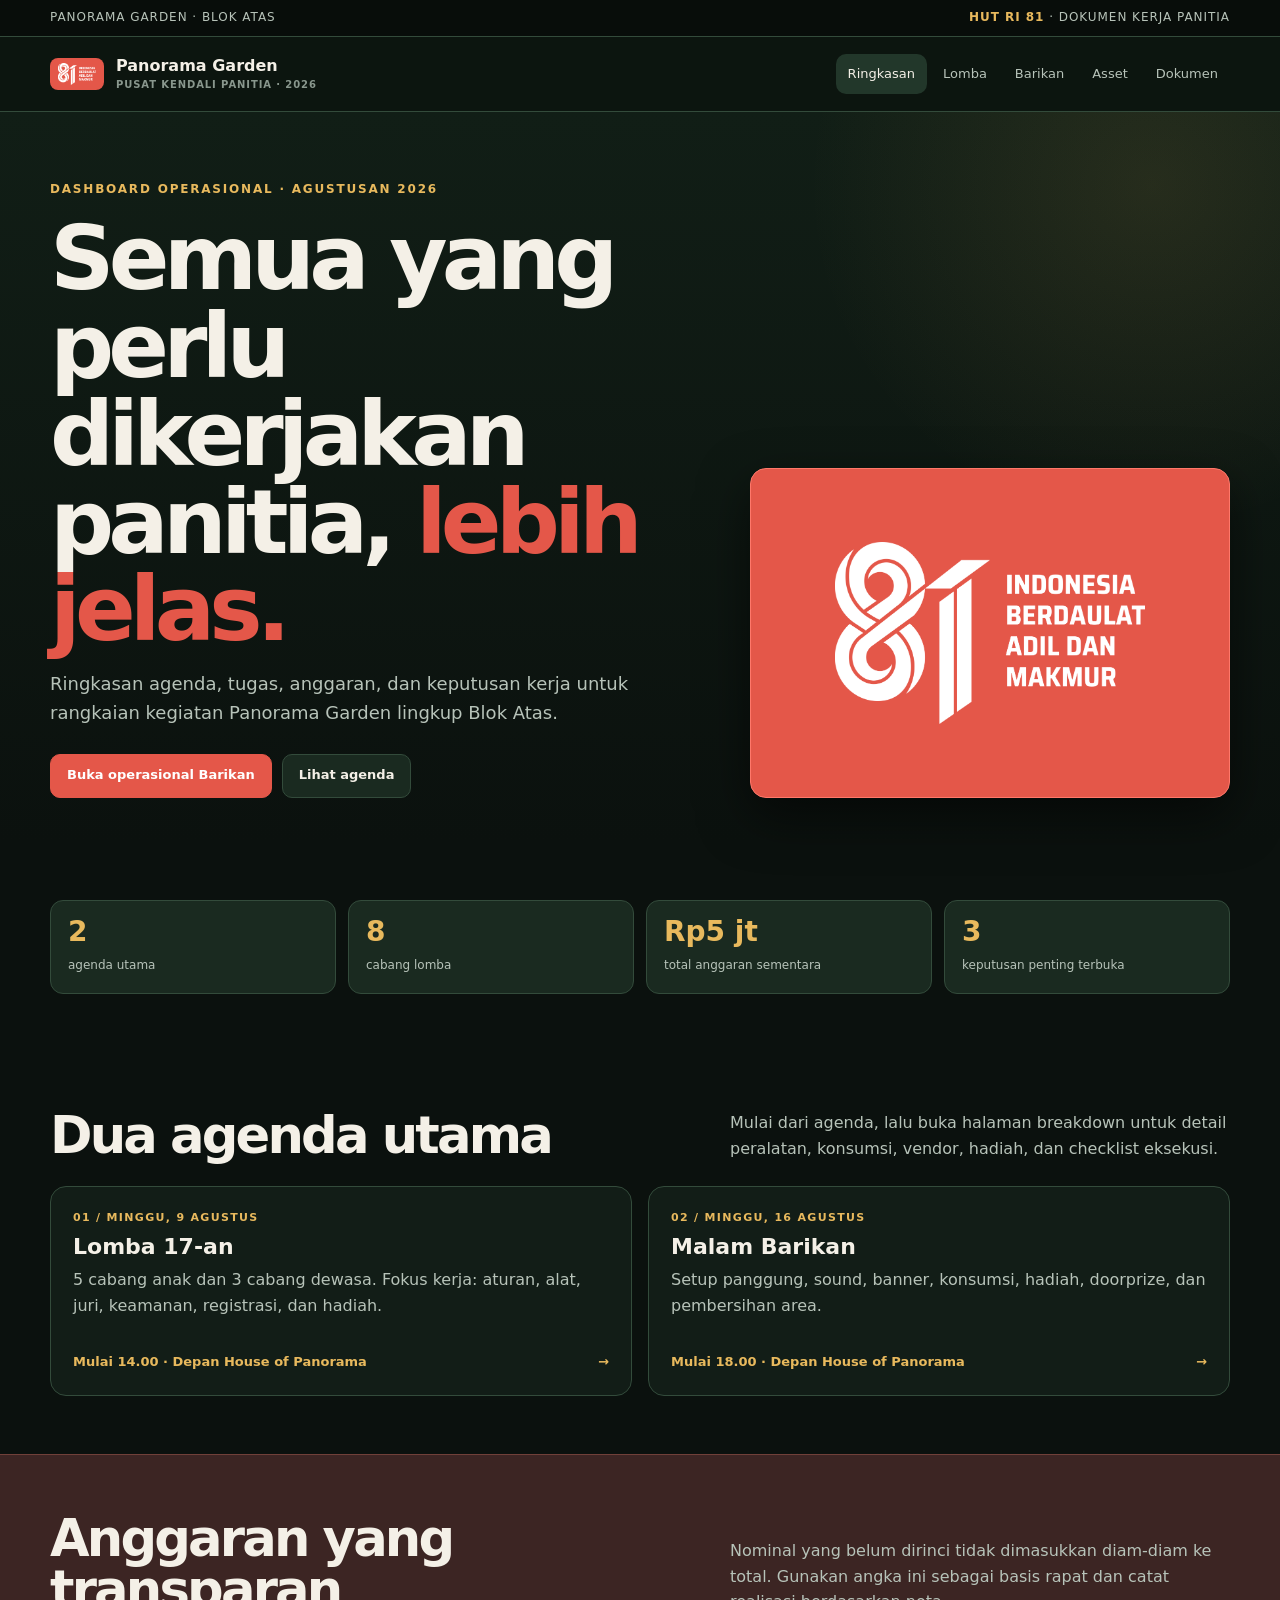
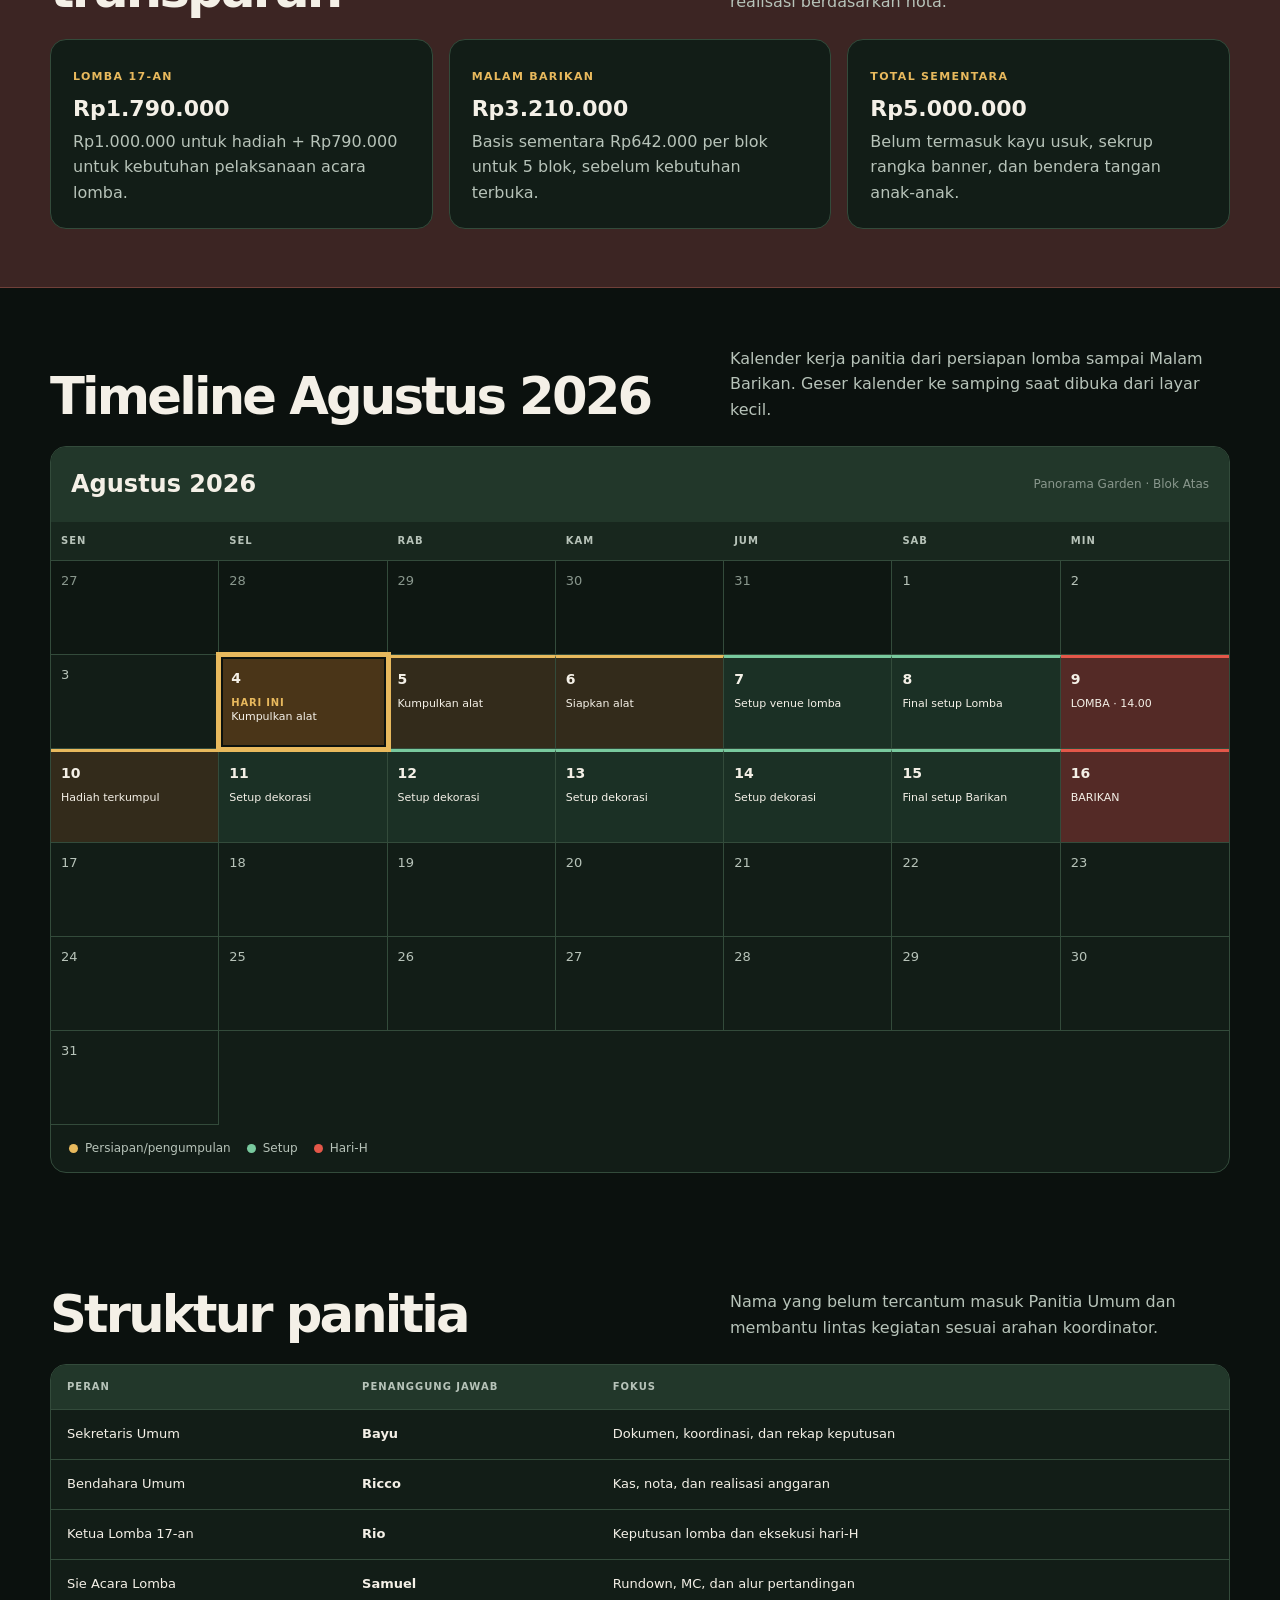
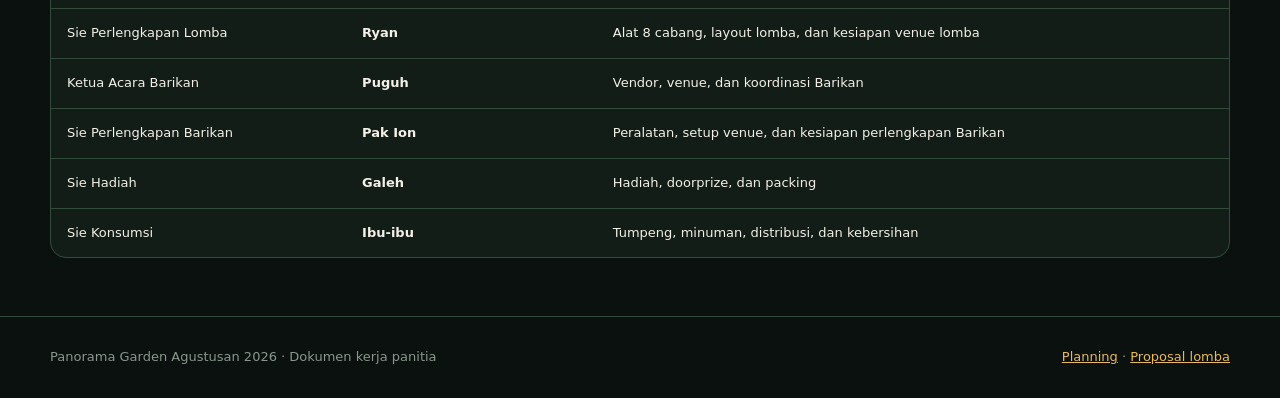
==== commit bb4c2f72: "fix: assign Barikan equipment to Pak Ion" ====
--- a/index.html
+++ b/index.html
@@ -1 +1 @@
-<!doctype html><html lang="id"><head><meta charset="utf-8"><meta name="viewport" content="width=device-width,initial-scale=1"><meta name="description" content="Pusat kendali panitia Agustusan Panorama Garden 2026."><title>Dashboard Panitia · Panorama Garden Agustusan</title><link rel="stylesheet" href="assets/app.css"></head><body><div class="topbar"><div class="shell"><span>Panorama Garden · Blok Atas</span><span><strong>HUT RI 81</strong> · Dokumen kerja panitia</span></div></div><header><nav class="shell"><a class="brand" href="index.html"><img src="assets/hut-ri-81-cropped.png" alt="Logo HUT Kemerdekaan Republik Indonesia"><span>Panorama Garden<small>Pusat kendali panitia · 2026</small></span></a><button class="menu-toggle" aria-expanded="false" aria-controls="main-nav">Menu</button><div class="navlinks" id="main-nav"><a class="active" href="index.html">Ringkasan</a><div class="nav-group"><button class="nav-parent" type="button" aria-expanded="false" aria-controls="lomba-subnav">Lomba</button><div class="nav-submenu" id="lomba-subnav"><a href="lomba.html">Operasional Lomba</a><a href="rundown-lomba.html">Rundown Lomba</a><a href="peralatan-lomba.html">Peralatan Lomba</a><a href="hadiah-lomba.html">Hadiah Lomba</a></div></div><a href="barikan.html">Barikan</a><a href="assets.html">Asset</a><a href="docs/01-planning-acara-agustusan.md">Dokumen</a></div></nav></header><main><section class="hero"><div class="shell hero-grid"><div><div class="eyebrow">Dashboard operasional · Agustusan 2026</div><h1>Semua yang perlu dikerjakan panitia, <em>lebih jelas.</em></h1><p class="lede">Ringkasan agenda, tugas, anggaran, dan keputusan kerja untuk rangkaian kegiatan Panorama Garden lingkup Blok Atas.</p><div class="actions"><a class="btn primary" href="barikan.html">Buka operasional Barikan</a><a class="btn secondary" href="#agenda">Lihat agenda</a></div></div><aside class="next-card hero-logo-card" aria-label="Logo HUT RI 81"><img class="hero-logo" src="assets/hut-ri-81-cropped.png" alt="Logo HUT RI 81"></aside></div></section><section><div class="shell"><div class="summary"><div class="metric"><strong>2</strong><span>agenda utama</span></div><div class="metric"><strong>8</strong><span>cabang lomba</span></div><div class="metric"><strong>Rp5 jt</strong><span>total anggaran sementara</span></div><div class="metric"><strong>3</strong><span>keputusan penting terbuka</span></div></div></div></section><section id="agenda"><div class="shell"><div class="section-head"><h2>Dua agenda utama</h2><p>Mulai dari agenda, lalu buka halaman breakdown untuk detail peralatan, konsumsi, vendor, hadiah, dan checklist eksekusi.</p></div><div class="grid2"><a class="card card-link" href="lomba.html"><span class="num">01 / MINGGU, 9 AGUSTUS</span><h3>Lomba 17-an</h3><p>5 cabang anak dan 3 cabang dewasa. Fokus kerja: aturan, alat, juri, keamanan, registrasi, dan hadiah.</p><div class="foot"><span>Mulai 14.00 · Depan House of Panorama</span><span>→</span></div></a><a class="card card-link" href="barikan.html"><span class="num">02 / MINGGU, 16 AGUSTUS</span><h3>Malam Barikan</h3><p>Setup panggung, sound, banner, konsumsi, hadiah, doorprize, dan pembersihan area.</p><div class="foot"><span>Mulai 18.00 · Depan House of Panorama</span><span>→</span></div></a></div></div></section><section class="band" id="anggaran"><div class="shell"><div class="section-head"><h2>Anggaran yang transparan</h2><p>Nominal yang belum dirinci tidak dimasukkan diam-diam ke total. Gunakan angka ini sebagai basis rapat dan catat realisasi berdasarkan nota.</p></div><div class="grid3"><div class="card"><span class="num">LOMBA 17-AN</span><h3>Rp1.790.000</h3><p>Rp1.000.000 untuk hadiah + Rp790.000 untuk kebutuhan pelaksanaan acara lomba.</p></div><div class="card"><span class="num">MALAM BARIKAN</span><h3>Rp3.210.000</h3><p>Basis sementara Rp642.000 per blok untuk 5 blok, sebelum kebutuhan terbuka.</p></div><div class="card"><span class="num">TOTAL SEMENTARA</span><h3>Rp5.000.000</h3><p>Belum termasuk kayu usuk, sekrup rangka banner, dan bendera tangan anak-anak.</p></div></div></div></section><section id="timeline"><div class="shell"><div class="section-head"><h2>Timeline Agustus 2026</h2><p>Kalender kerja panitia dari persiapan lomba sampai Malam Barikan. Geser kalender ke samping saat dibuka dari layar kecil.</p></div><div class="event-calendar" aria-label="Kalender timeline Agustus 2026"><div class="calendar-title"><strong>Agustus 2026</strong><span>Panorama Garden · Blok Atas</span></div><div class="calendar-weekdays"><span>Sen</span><span>Sel</span><span>Rab</span><span>Kam</span><span>Jum</span><span>Sab</span><span>Min</span></div><div class="calendar-grid"><span class="calendar-day muted">27</span><span class="calendar-day muted">28</span><span class="calendar-day muted">29</span><span class="calendar-day muted">30</span><span class="calendar-day muted">31</span><span class="calendar-day">1</span><span class="calendar-day">2</span><span class="calendar-day">3</span><span class="calendar-day prep today" data-date="2026-08-04" aria-label="4 Agustus 2026 · Hari ini · Kumpulkan alat"><b>4</b><small><strong>HARI INI</strong><br>Kumpulkan alat</small></span><span class="calendar-day prep"><b>5</b><small>Kumpulkan alat</small></span><span class="calendar-day prep"><b>6</b><small>Siapkan alat</small></span><span class="calendar-day setup"><b>7</b><small>Setup venue lomba</small></span><span class="calendar-day setup"><b>8</b><small>Final setup Lomba</small></span><span class="calendar-day event"><b>9</b><small>LOMBA · 14.00</small></span><span class="calendar-day prep"><b>10</b><small>Hadiah terkumpul</small></span><span class="calendar-day setup"><b>11</b><small>Setup dekorasi</small></span><span class="calendar-day setup"><b>12</b><small>Setup dekorasi</small></span><span class="calendar-day setup"><b>13</b><small>Setup dekorasi</small></span><span class="calendar-day setup"><b>14</b><small>Setup dekorasi</small></span><span class="calendar-day setup"><b>15</b><small>Final setup Barikan</small></span><span class="calendar-day event"><b>16</b><small>BARIKAN</small></span><span class="calendar-day">17</span><span class="calendar-day">18</span><span class="calendar-day">19</span><span class="calendar-day">20</span><span class="calendar-day">21</span><span class="calendar-day">22</span><span class="calendar-day">23</span><span class="calendar-day">24</span><span class="calendar-day">25</span><span class="calendar-day">26</span><span class="calendar-day">27</span><span class="calendar-day">28</span><span class="calendar-day">29</span><span class="calendar-day">30</span><span class="calendar-day">31</span></div><div class="calendar-legend"><span><i class="dot prep"></i>Persiapan/pengumpulan</span><span><i class="dot setup"></i>Setup</span><span><i class="dot event"></i>Hari-H</span></div></div></div></section><section id="panitia"><div class="shell"><div class="section-head"><h2>Struktur panitia</h2><p>Nama yang belum tercantum masuk Panitia Umum dan membantu lintas kegiatan sesuai arahan koordinator.</p></div><div class="table-wrap"><table><thead><tr><th>Peran</th><th>Penanggung jawab</th><th>Fokus</th></tr></thead><tbody><tr><td>Sekretaris Umum</td><td><strong>Bayu</strong></td><td>Dokumen, koordinasi, dan rekap keputusan</td></tr><tr><td>Bendahara Umum</td><td><strong>Ricco</strong></td><td>Kas, nota, dan realisasi anggaran</td></tr><tr><td>Ketua Lomba 17-an</td><td><strong>Rio</strong></td><td>Keputusan lomba dan eksekusi hari-H</td></tr><tr><td>Sie Acara Lomba</td><td><strong>Samuel</strong></td><td>Rundown, MC, dan alur pertandingan</td></tr><tr><td>Sie Perlengkapan Lomba</td><td><strong>Ryan</strong></td><td>Alat 8 cabang, layout lomba, dan kesiapan venue lomba</td></tr><tr><td>Ketua Acara Barikan</td><td><strong>Puguh</strong></td><td>Vendor, venue, dan koordinasi Barikan</td></tr><tr><td>Sie Hadiah</td><td><strong>Galeh</strong></td><td>Hadiah, doorprize, dan packing</td></tr><tr><td>Sie Konsumsi</td><td><strong>Ibu-ibu</strong></td><td>Tumpeng, minuman, distribusi, dan kebersihan</td></tr></tbody></table></div></div></section></main><footer class="footer"><div class="shell"><span>Panorama Garden Agustusan 2026 · Dokumen kerja panitia</span><span><a href="docs/01-planning-acara-agustusan.md">Planning</a> · <a href="docs/02-proposal-resume-lomba-17an.md">Proposal lomba</a></span></div></footer><script>const menu=document.querySelector('.menu-toggle'),nav=document.querySelector('.navlinks');menu.onclick=()=>{let open=nav.classList.toggle('open');menu.setAttribute('aria-expanded',open)};nav.querySelectorAll('a').forEach(a=>a.onclick=()=>nav.classList.remove('open'));document.querySelectorAll('.nav-parent').forEach(btn=>btn.onclick=()=>{let group=btn.parentElement;let open=group.classList.toggle('open');btn.setAttribute('aria-expanded',open)});</script></body></html>+<!doctype html><html lang="id"><head><meta charset="utf-8"><meta name="viewport" content="width=device-width,initial-scale=1"><meta name="description" content="Pusat kendali panitia Agustusan Panorama Garden 2026."><title>Dashboard Panitia · Panorama Garden Agustusan</title><link rel="stylesheet" href="assets/app.css"></head><body><div class="topbar"><div class="shell"><span>Panorama Garden · Blok Atas</span><span><strong>HUT RI 81</strong> · Dokumen kerja panitia</span></div></div><header><nav class="shell"><a class="brand" href="index.html"><img src="assets/hut-ri-81-cropped.png" alt="Logo HUT Kemerdekaan Republik Indonesia"><span>Panorama Garden<small>Pusat kendali panitia · 2026</small></span></a><button class="menu-toggle" aria-expanded="false" aria-controls="main-nav">Menu</button><div class="navlinks" id="main-nav"><a class="active" href="index.html">Ringkasan</a><div class="nav-group"><button class="nav-parent" type="button" aria-expanded="false" aria-controls="lomba-subnav">Lomba</button><div class="nav-submenu" id="lomba-subnav"><a href="lomba.html">Operasional Lomba</a><a href="rundown-lomba.html">Rundown Lomba</a><a href="peralatan-lomba.html">Peralatan Lomba</a><a href="konsumsi-lomba.html">Konsumsi Lomba</a><a href="hadiah-lomba.html">Hadiah Lomba</a></div></div><div class="nav-group"><button class="nav-parent" type="button" aria-expanded="false" aria-controls="barikan-subnav">Barikan</button><div class="nav-submenu" id="barikan-subnav"><a href="barikan.html">Operasional Barikan</a><a href="rundown-barikan.html">Rundown Barikan</a><a href="peralatan-barikan.html">Peralatan Barikan</a><a href="konsumsi-barikan.html">Konsumsi Barikan</a><a href="hadiah-barikan.html">Hadiah & Doorprize</a></div></div><a href="assets.html">Asset</a><a href="docs/01-planning-acara-agustusan.md">Dokumen</a></div></nav></header><main><section class="hero"><div class="shell hero-grid"><div><div class="eyebrow">Dashboard operasional · Agustusan 2026</div><h1>Semua yang perlu dikerjakan panitia, <em>lebih jelas.</em></h1><p class="lede">Ringkasan agenda, tugas, anggaran, dan keputusan kerja untuk rangkaian kegiatan Panorama Garden lingkup Blok Atas.</p><div class="actions"><a class="btn primary" href="barikan.html">Buka operasional Barikan</a><a class="btn secondary" href="#agenda">Lihat agenda</a></div></div><aside class="next-card hero-logo-card" aria-label="Logo HUT RI 81"><img class="hero-logo" src="assets/hut-ri-81-cropped.png" alt="Logo HUT RI 81"></aside></div></section><section><div class="shell"><div class="summary"><div class="metric"><strong>2</strong><span>agenda utama</span></div><div class="metric"><strong>8</strong><span>cabang lomba</span></div><div class="metric"><strong>Rp5 jt</strong><span>total anggaran sementara</span></div><div class="metric"><strong>3</strong><span>keputusan penting terbuka</span></div></div></div></section><section id="agenda"><div class="shell"><div class="section-head"><h2>Dua agenda utama</h2><p>Mulai dari agenda, lalu buka halaman breakdown untuk detail peralatan, konsumsi, vendor, hadiah, dan checklist eksekusi.</p></div><div class="grid2"><a class="card card-link" href="lomba.html"><span class="num">01 / MINGGU, 9 AGUSTUS</span><h3>Lomba 17-an</h3><p>5 cabang anak dan 3 cabang dewasa. Fokus kerja: aturan, alat, juri, keamanan, registrasi, dan hadiah.</p><div class="foot"><span>Mulai 14.00 · Depan House of Panorama</span><span>→</span></div></a><a class="card card-link" href="barikan.html"><span class="num">02 / MINGGU, 16 AGUSTUS</span><h3>Malam Barikan</h3><p>Setup panggung, sound, banner, konsumsi, hadiah, doorprize, dan pembersihan area.</p><div class="foot"><span>Mulai 18.00 · Depan House of Panorama</span><span>→</span></div></a></div></div></section><section class="band" id="anggaran"><div class="shell"><div class="section-head"><h2>Anggaran yang transparan</h2><p>Nominal yang belum dirinci tidak dimasukkan diam-diam ke total. Gunakan angka ini sebagai basis rapat dan catat realisasi berdasarkan nota.</p></div><div class="grid3"><div class="card"><span class="num">LOMBA 17-AN</span><h3>Rp1.790.000</h3><p>Rp1.000.000 untuk hadiah + Rp790.000 untuk kebutuhan pelaksanaan acara lomba.</p></div><div class="card"><span class="num">MALAM BARIKAN</span><h3>Rp3.210.000</h3><p>Basis sementara Rp642.000 per blok untuk 5 blok, sebelum kebutuhan terbuka.</p></div><div class="card"><span class="num">TOTAL SEMENTARA</span><h3>Rp5.000.000</h3><p>Belum termasuk kayu usuk, sekrup rangka banner, dan bendera tangan anak-anak.</p></div></div></div></section><section id="timeline"><div class="shell"><div class="section-head"><h2>Timeline Agustus 2026</h2><p>Kalender kerja panitia dari persiapan lomba sampai Malam Barikan. Geser kalender ke samping saat dibuka dari layar kecil.</p></div><div class="event-calendar" aria-label="Kalender timeline Agustus 2026"><div class="calendar-title"><strong>Agustus 2026</strong><span>Panorama Garden · Blok Atas</span></div><div class="calendar-weekdays"><span>Sen</span><span>Sel</span><span>Rab</span><span>Kam</span><span>Jum</span><span>Sab</span><span>Min</span></div><div class="calendar-grid"><span class="calendar-day muted">27</span><span class="calendar-day muted">28</span><span class="calendar-day muted">29</span><span class="calendar-day muted">30</span><span class="calendar-day muted">31</span><span class="calendar-day">1</span><span class="calendar-day">2</span><span class="calendar-day">3</span><span class="calendar-day prep today" data-date="2026-08-04" aria-label="4 Agustus 2026 · Hari ini · Kumpulkan alat"><b>4</b><small><strong>HARI INI</strong><br>Kumpulkan alat</small></span><span class="calendar-day prep"><b>5</b><small>Kumpulkan alat</small></span><span class="calendar-day prep"><b>6</b><small>Siapkan alat</small></span><span class="calendar-day setup"><b>7</b><small>Setup venue lomba</small></span><span class="calendar-day setup"><b>8</b><small>Final setup Lomba</small></span><span class="calendar-day event"><b>9</b><small>LOMBA · 14.00</small></span><span class="calendar-day prep"><b>10</b><small>Hadiah terkumpul</small></span><span class="calendar-day setup"><b>11</b><small>Setup dekorasi</small></span><span class="calendar-day setup"><b>12</b><small>Setup dekorasi</small></span><span class="calendar-day setup"><b>13</b><small>Setup dekorasi</small></span><span class="calendar-day setup"><b>14</b><small>Setup dekorasi</small></span><span class="calendar-day setup"><b>15</b><small>Final setup Barikan</small></span><span class="calendar-day event"><b>16</b><small>BARIKAN</small></span><span class="calendar-day">17</span><span class="calendar-day">18</span><span class="calendar-day">19</span><span class="calendar-day">20</span><span class="calendar-day">21</span><span class="calendar-day">22</span><span class="calendar-day">23</span><span class="calendar-day">24</span><span class="calendar-day">25</span><span class="calendar-day">26</span><span class="calendar-day">27</span><span class="calendar-day">28</span><span class="calendar-day">29</span><span class="calendar-day">30</span><span class="calendar-day">31</span></div><div class="calendar-legend"><span><i class="dot prep"></i>Persiapan/pengumpulan</span><span><i class="dot setup"></i>Setup</span><span><i class="dot event"></i>Hari-H</span></div></div></div></section><section id="panitia"><div class="shell"><div class="section-head"><h2>Struktur panitia</h2><p>Nama yang belum tercantum masuk Panitia Umum dan membantu lintas kegiatan sesuai arahan koordinator.</p></div><div class="table-wrap"><table><thead><tr><th>Peran</th><th>Penanggung jawab</th><th>Fokus</th></tr></thead><tbody><tr><td>Sekretaris Umum</td><td><strong>Bayu</strong></td><td>Dokumen, koordinasi, dan rekap keputusan</td></tr><tr><td>Bendahara Umum</td><td><strong>Ricco</strong></td><td>Kas, nota, dan realisasi anggaran</td></tr><tr><td>Ketua Lomba 17-an</td><td><strong>Rio</strong></td><td>Keputusan lomba dan eksekusi hari-H</td></tr><tr><td>Sie Acara Lomba</td><td><strong>Samuel</strong></td><td>Rundown, MC, dan alur pertandingan</td></tr><tr><td>Sie Perlengkapan Lomba</td><td><strong>Ryan</strong></td><td>Alat 8 cabang, layout lomba, dan kesiapan venue lomba</td></tr><tr><td>Ketua Acara Barikan</td><td><strong>Puguh</strong></td><td>Vendor, venue, dan koordinasi Barikan</td></tr><tr><td>Sie Perlengkapan Barikan</td><td><strong>Pak Ion</strong></td><td>Peralatan, setup venue, dan kesiapan perlengkapan Barikan</td></tr><tr><td>Sie Hadiah</td><td><strong>Galeh</strong></td><td>Hadiah, doorprize, dan packing</td></tr><tr><td>Sie Konsumsi</td><td><strong>Ibu-ibu</strong></td><td>Tumpeng, minuman, distribusi, dan kebersihan</td></tr></tbody></table></div></div></section></main><footer class="footer"><div class="shell"><span>Panorama Garden Agustusan 2026 · Dokumen kerja panitia</span><span><a href="docs/01-planning-acara-agustusan.md">Planning</a> · <a href="docs/02-proposal-resume-lomba-17an.md">Proposal lomba</a></span></div></footer><script>const menu=document.querySelector('.menu-toggle'),nav=document.querySelector('.navlinks');menu.onclick=()=>{let open=nav.classList.toggle('open');menu.setAttribute('aria-expanded',open)};nav.querySelectorAll('a').forEach(a=>a.onclick=()=>nav.classList.remove('open'));document.querySelectorAll('.nav-parent').forEach(btn=>btn.onclick=()=>{let group=btn.parentElement;let open=group.classList.toggle('open');btn.setAttribute('aria-expanded',open)});</script></body></html>
